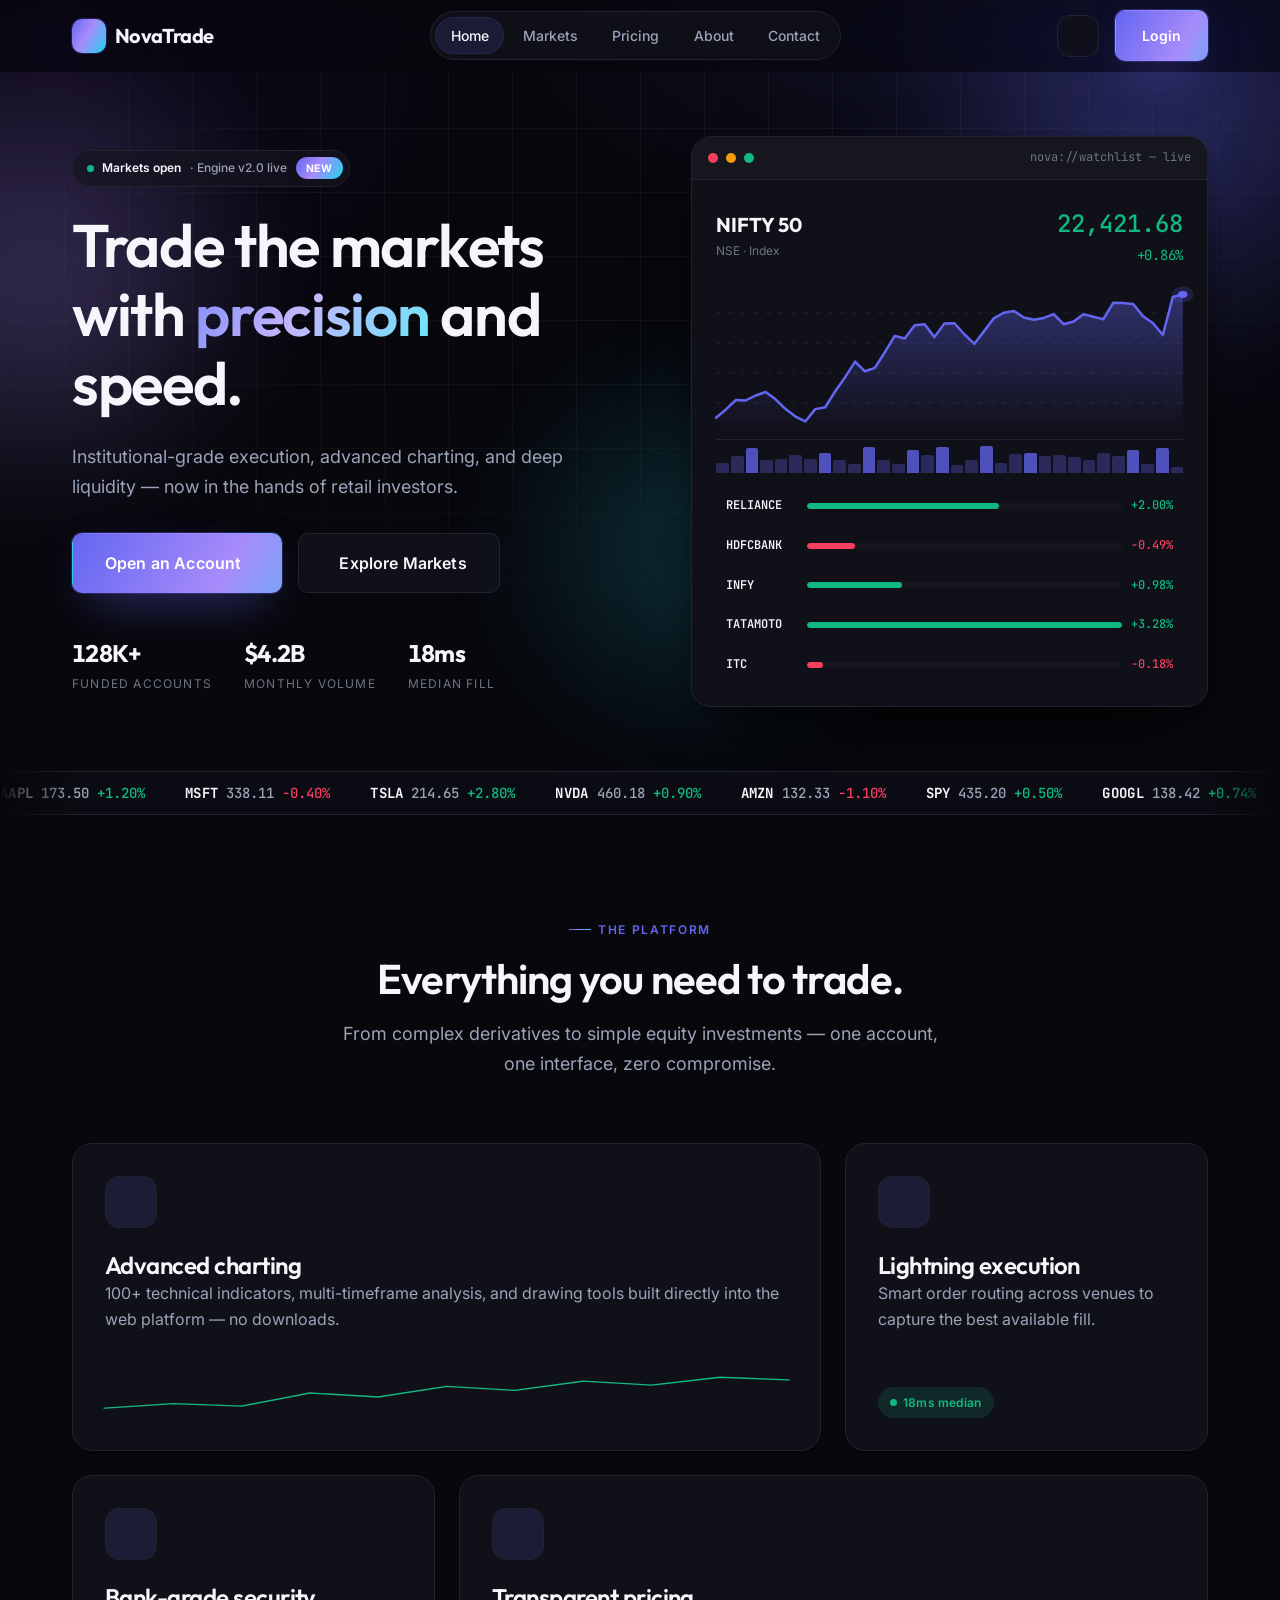
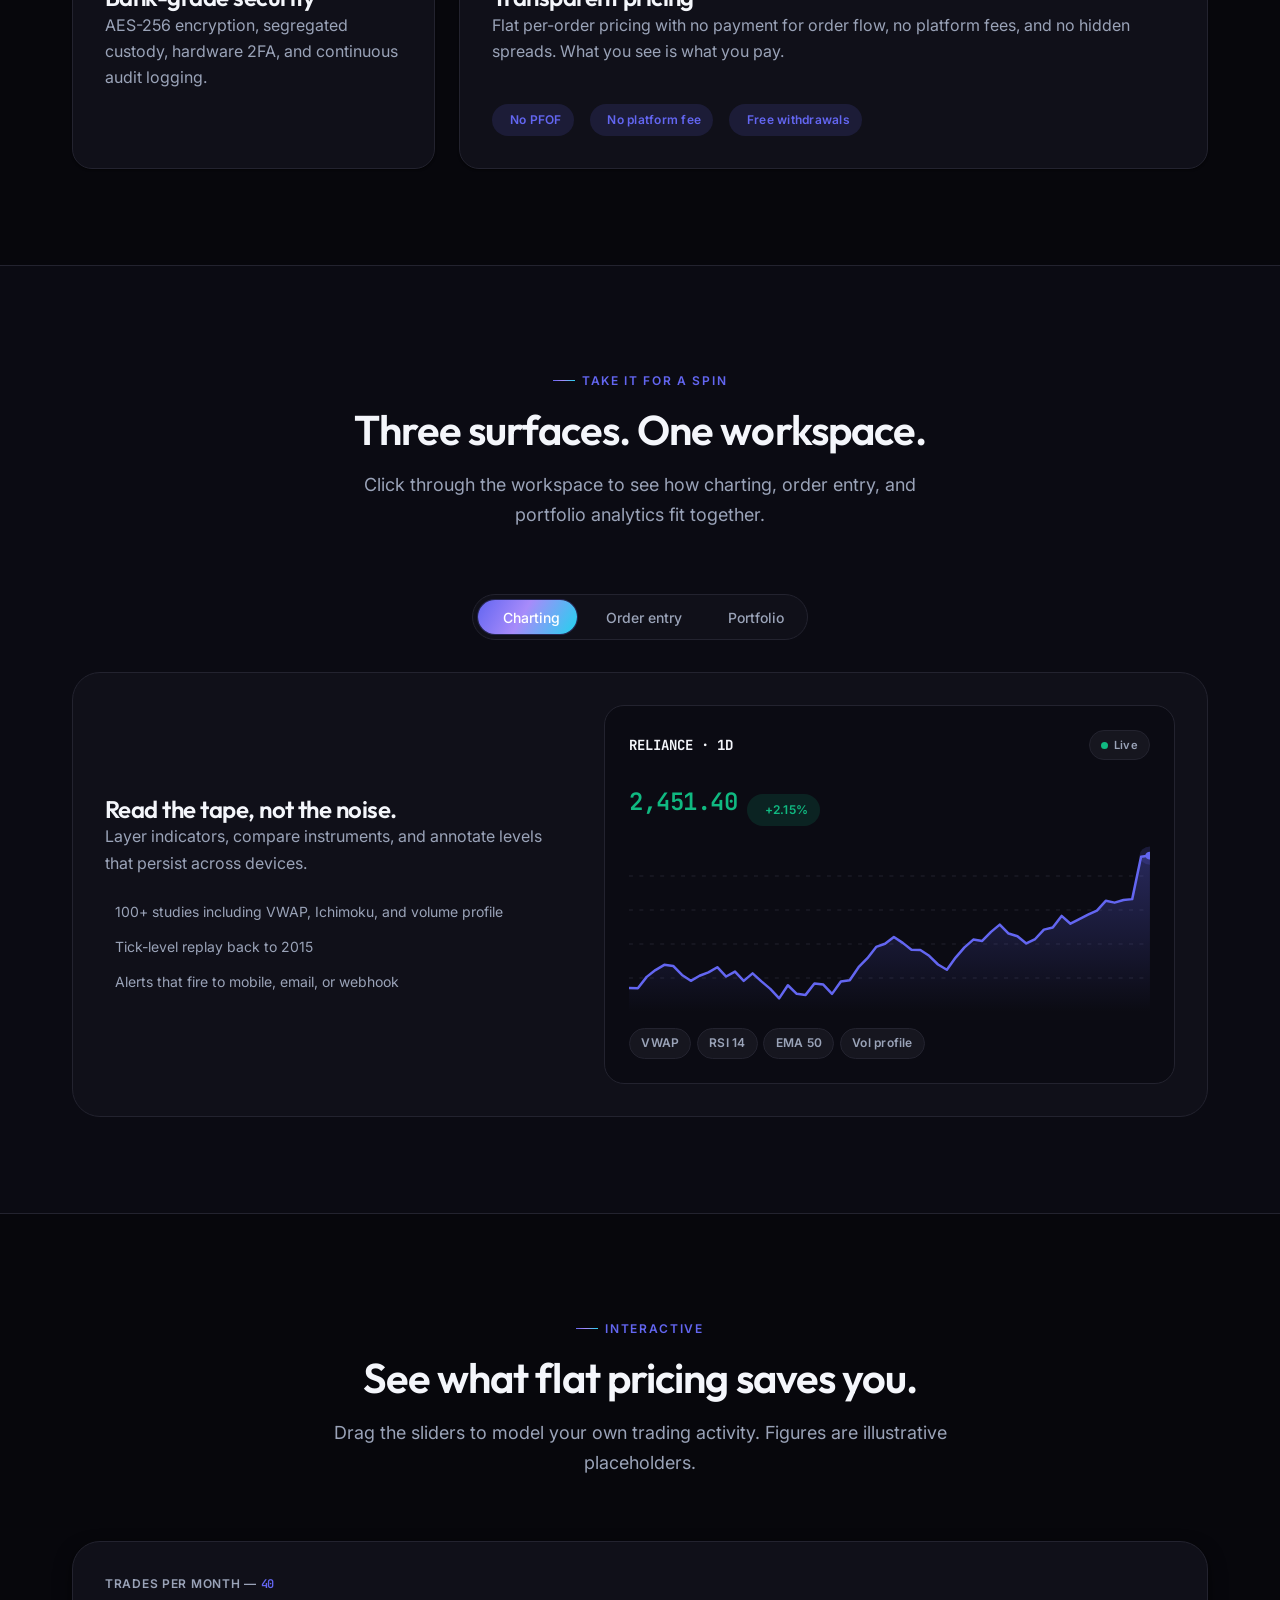
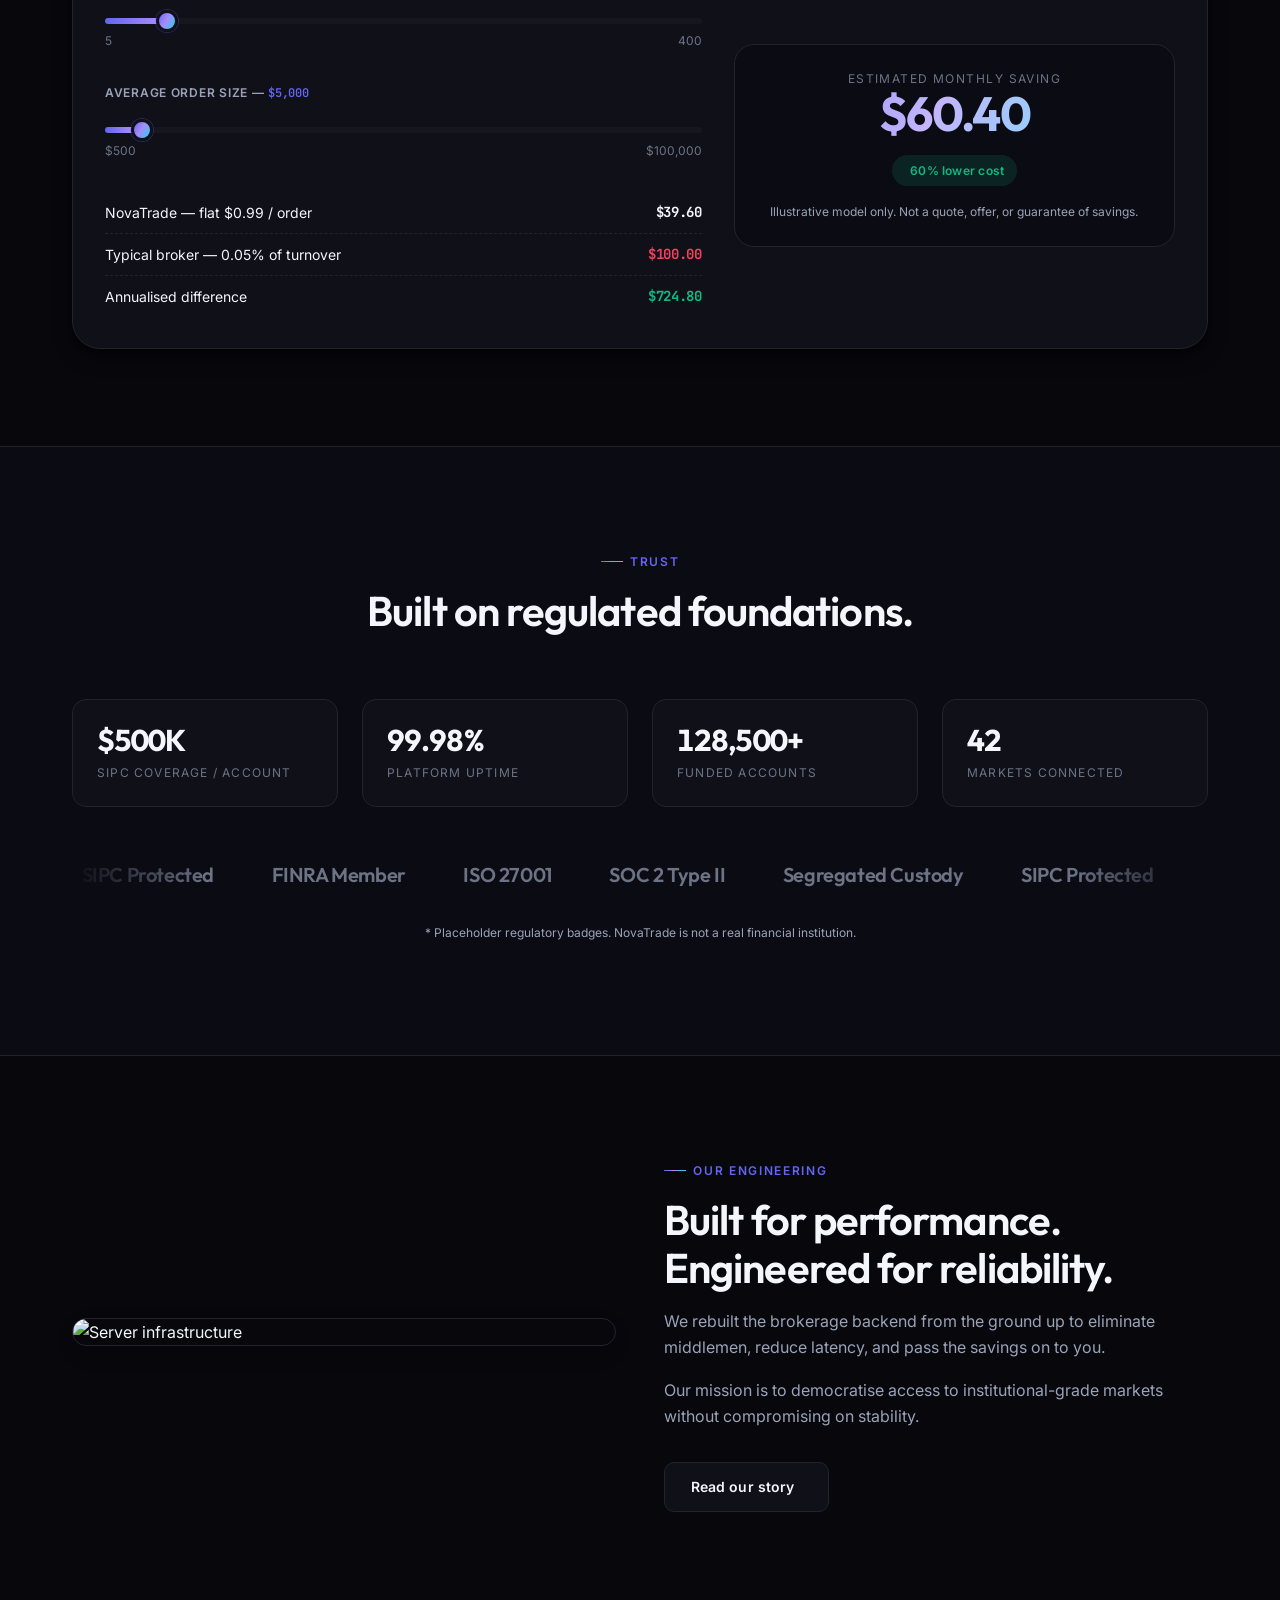
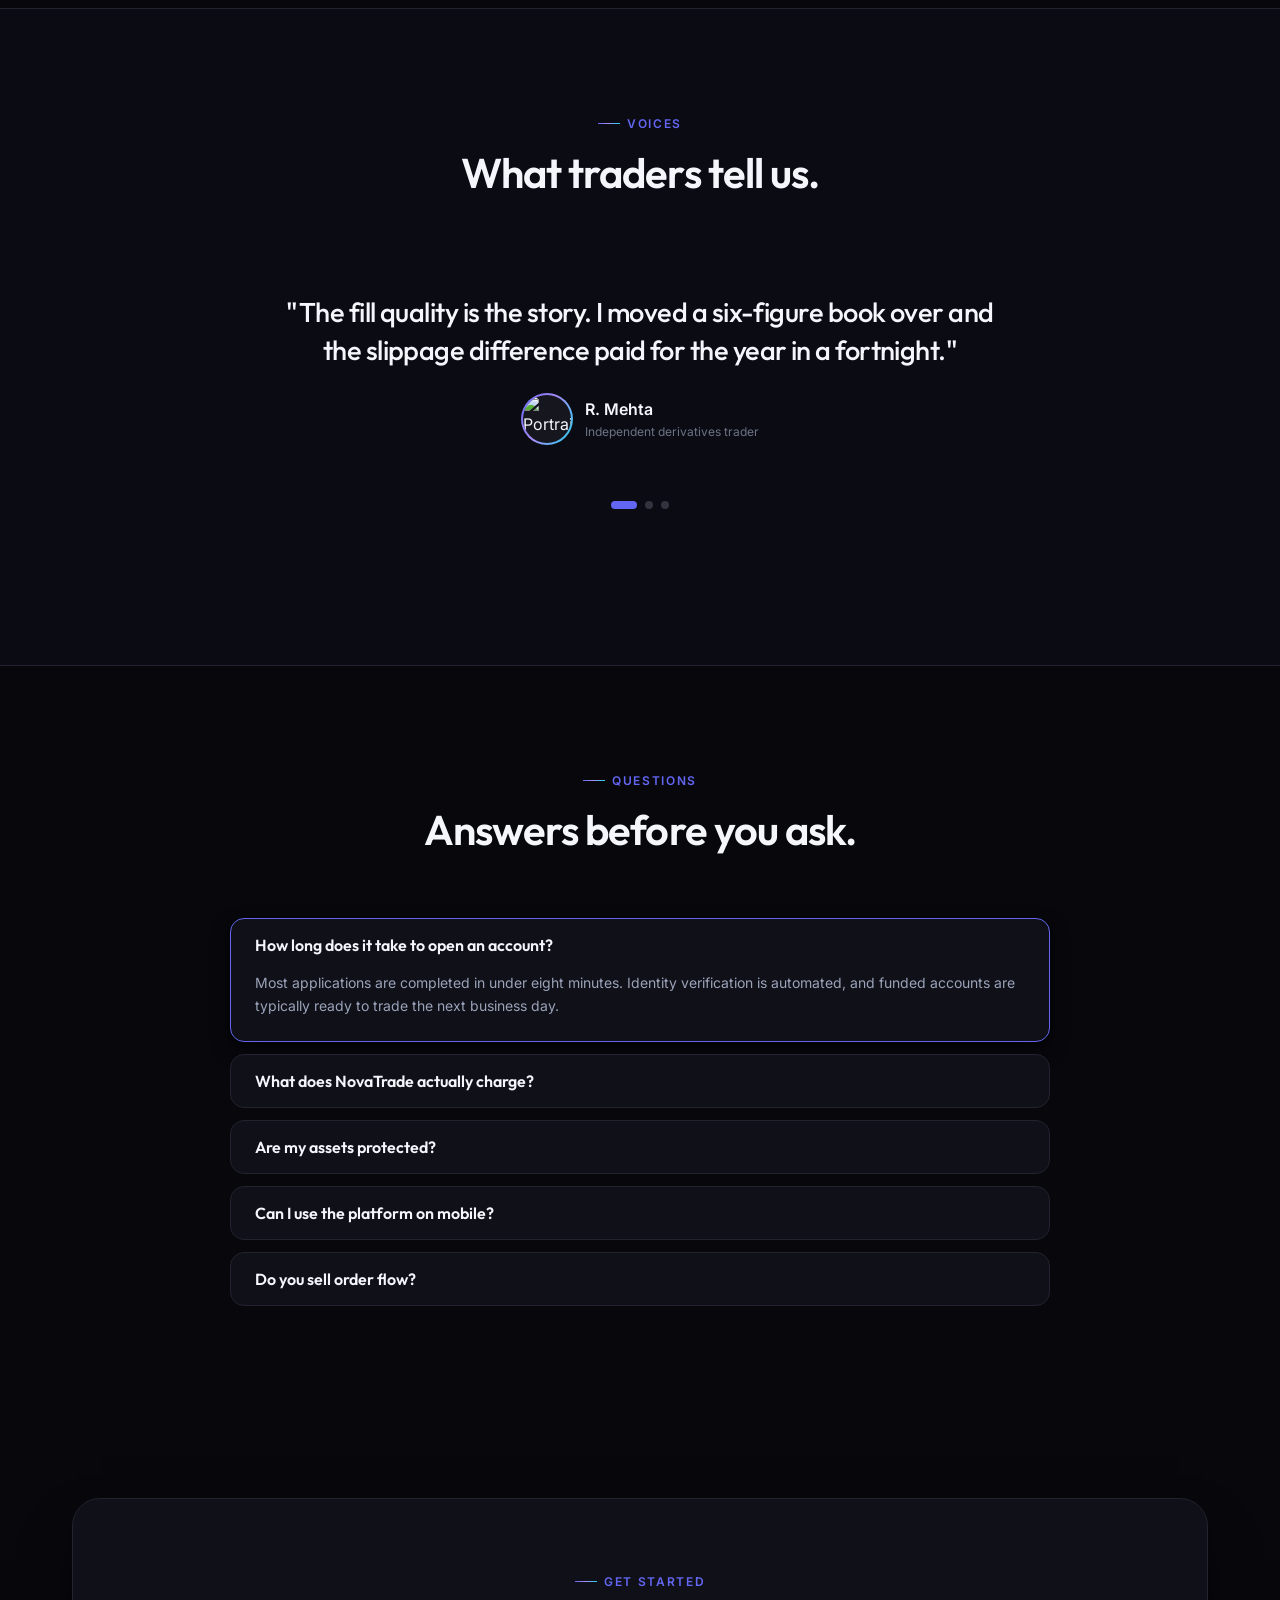
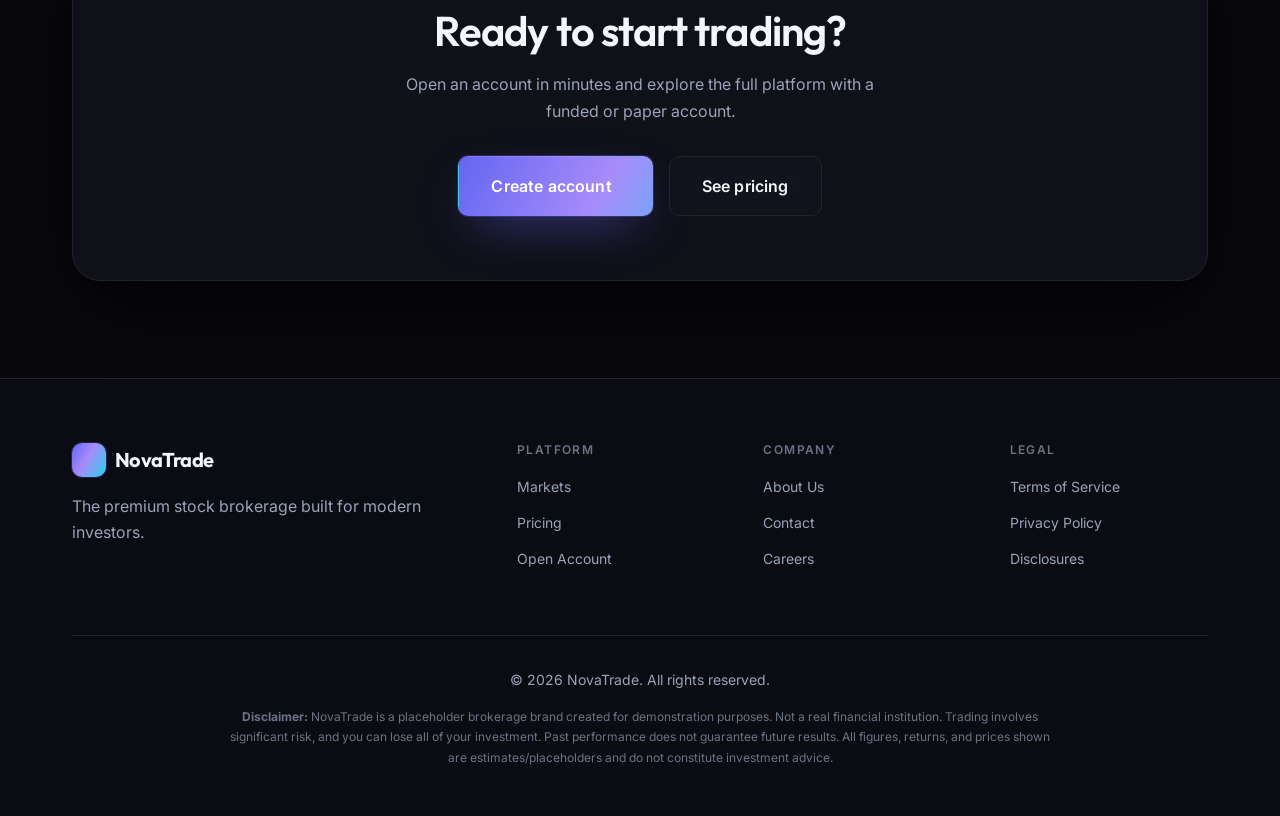
==== index.html @ 57e9b5ed "first commit" ====
<!DOCTYPE html>
<html lang="en" data-theme="dark">
<head>
    <meta charset="UTF-8">
    <meta name="viewport" content="width=device-width, initial-scale=1.0">
    <title>NovaTrade | Modern Stock Brokerage &amp; Trading Platform</title>
    <meta name="description" content="Trade equities, derivatives, and mutual funds with NovaTrade. The premium, secure, and intuitive brokerage platform for modern investors.">

    <!-- Phosphor Icons -->
    <script src="https://unpkg.com/@phosphor-icons/web"></script>

    <!-- Favicon -->
    <link rel="icon" type="image/svg+xml" href="./assets/images/favicon.svg">

    <!-- Styles -->
    <link rel="stylesheet" href="./assets/css/style.css">
    <link rel="stylesheet" href="./assets/css/components.css">

    <script type="application/ld+json">
    {
      "@context": "https://schema.org",
      "@type": "FinancialService",
      "name": "NovaTrade",
      "image": "https://images.unsplash.com/photo-1611974789855-9c2a0a7236a3?auto=format&fit=crop&q=80&w=1200",
      "description": "Premium stock brokerage and trading platform."
    }
    </script>

    <style>
        /* ---- Page-local: fee calculator ---- */
        .calc-shell {
            display: grid;
            grid-template-columns: 1.15fr 0.85fr;
            gap: var(--space-4);
            align-items: center;
            padding: var(--space-4);
            border-radius: var(--radius-xl);
            border: 1px solid var(--color-border);
            background: var(--color-surface);
            box-shadow: var(--shadow);
        }

        .slider {
            -webkit-appearance: none;
            appearance: none;
            width: 100%;
            height: 6px;
            border-radius: 99px;
            background: var(--color-surface-2);
            outline: none;
            margin: var(--space-2) 0 0.35rem;
        }
        .slider::-webkit-slider-thumb {
            -webkit-appearance: none;
            appearance: none;
            width: 22px;
            height: 22px;
            border-radius: 50%;
            background: var(--gradient-brand);
            border: 3px solid var(--color-surface);
            box-shadow: var(--glow-primary);
            cursor: grab;
            transition: transform 0.15s;
        }
        .slider::-webkit-slider-thumb:active { transform: scale(1.15); cursor: grabbing; }
        .slider::-moz-range-thumb {
            width: 20px;
            height: 20px;
            border-radius: 50%;
            background: #6366f1;
            border: 3px solid var(--color-surface);
            cursor: grab;
        }

        .calc-readout {
            text-align: center;
            padding: var(--space-3);
            border-radius: var(--radius-lg);
            background: var(--color-bg-alt);
            border: 1px solid var(--color-border);
        }
        .calc-readout .big {
            font-family: var(--font-heading);
            font-size: clamp(2.25rem, 5vw, 3rem);
            font-weight: 700;
            letter-spacing: -0.04em;
            line-height: 1.05;
        }

        .compare-row {
            display: flex;
            justify-content: space-between;
            align-items: center;
            font-size: var(--text-sm);
            padding: 0.55rem 0;
            border-bottom: 1px dashed var(--color-border);
        }
        .compare-row:last-child { border-bottom: none; }

        /* ---- Platform tab showcase ---- */
        .showcase {
            display: grid;
            grid-template-columns: 0.9fr 1.1fr;
            gap: var(--space-4);
            align-items: center;
            padding: var(--space-4);
            border-radius: var(--radius-xl);
            border: 1px solid var(--color-border);
            background: var(--color-surface);
        }
        .showcase-visual {
            border-radius: var(--radius-lg);
            border: 1px solid var(--color-border);
            background: var(--color-bg-alt);
            min-height: 300px;
            padding: var(--space-3);
            display: flex;
            flex-direction: column;
            justify-content: center;
            gap: var(--space-2);
        }
        .feature-list { list-style: none; display: flex; flex-direction: column; gap: 0.75rem; margin-top: var(--space-3); }
        .feature-list li { display: flex; gap: 0.6rem; align-items: flex-start; font-size: var(--text-sm); color: var(--color-text-muted); }
        .feature-list i { color: var(--color-accent); font-size: 1.05rem; flex-shrink: 0; margin-top: 2px; }

        .alloc-bar { display: flex; height: 14px; border-radius: 99px; overflow: hidden; border: 1px solid var(--color-border); }
        .alloc-bar i { display: block; height: 100%; transition: width 0.7s var(--ease-out); }
        .alloc-legend { display: flex; flex-wrap: wrap; gap: 0.75rem; margin-top: 0.75rem; font-size: var(--text-xs); color: var(--color-text-muted); }
        .alloc-legend span { display: inline-flex; align-items: center; gap: 0.35rem; }
        .alloc-legend b { width: 9px; height: 9px; border-radius: 3px; }

        .depth-row {
            position: relative;
            display: flex;
            justify-content: space-between;
            font-family: var(--font-mono);
            font-size: var(--text-xs);
            padding: 0.35rem 0.5rem;
            border-radius: 6px;
            background: var(--color-surface);
            margin-bottom: 3px;
            overflow: hidden;
        }
        .depth-row span { position: relative; z-index: 1; }
        /* Depth bar grows from the mid-price edge outward. */
        .depth-row .depth {
            position: absolute;
            top: 0; bottom: 0; right: 0;
            opacity: 0.16;
            transition: width 0.45s var(--ease-out);
        }
        .depth-row.ask .depth { background: var(--color-danger); }
        .depth-row.bid .depth { background: var(--color-accent); }
        .depth-mid {
            background: var(--color-primary-soft);
            border: 1px solid var(--color-border);
        }
        /* Quantity repaint flash when a level changes. */
        .depth-row .q.flash { animation: qFlash 0.6s ease-out; }
        @keyframes qFlash {
            0% { color: var(--color-primary); transform: translateX(-3px); }
            100% { color: inherit; transform: none; }
        }

        /* ---- Live showcase chrome ---- */
        .sv-head {
            display: flex;
            justify-content: space-between;
            align-items: center;
            gap: var(--space-2);
        }
        .sv-sym { font-family: var(--font-mono); font-size: var(--text-sm); }
        .live-badge { font-size: 0.7rem; }

        .sv-quote {
            display: flex;
            align-items: baseline;
            gap: 0.6rem;
            margin-top: 0.35rem;
            flex-wrap: wrap;
        }
        .sv-px {
            font-size: var(--text-2xl);
            font-weight: 600;
            letter-spacing: -0.02em;
            transition: color 0.45s ease;
        }
        .sv-px.up { color: var(--color-accent); }
        .sv-px.down { color: var(--color-danger); }

        .sv-foot {
            display: flex;
            justify-content: space-between;
            margin-top: 0.5rem;
            font-family: var(--font-mono);
            font-size: var(--text-xs);
            color: var(--color-text-muted);
        }

        .sv-holdings {
            display: flex;
            flex-direction: column;
            gap: 0.3rem;
            margin-top: var(--space-2);
        }
        .sv-hold {
            display: grid;
            grid-template-columns: 4.5rem 1fr auto;
            align-items: center;
            gap: 0.6rem;
            padding: 0.3rem 0.45rem;
            border-radius: 6px;
            font-size: var(--text-xs);
            transition: background 0.25s;
        }
        .sv-hold:hover { background: var(--color-surface); }
        .sv-hold .h-sym { font-family: var(--font-mono); font-weight: 600; }
        .sv-hold .h-bar { height: 5px; border-radius: 99px; background: var(--color-surface); overflow: hidden; }
        .sv-hold .h-bar i {
            display: block;
            height: 100%;
            border-radius: 99px;
            background: var(--gradient-brand);
            transition: width 0.6s var(--ease-out);
        }
        .sv-hold .h-chg { font-family: var(--font-mono); font-weight: 500; }

        @media (max-width: 900px) {
            .calc-shell, .showcase { grid-template-columns: 1fr; }
        }
    </style>
</head>
<body>

    <div class="drawer-overlay"></div>

    <nav class="nav-drawer">
        <button class="drawer-close" aria-label="Close menu"><i class="ph ph-x"></i></button>
        <ul class="drawer-links">
            <li><a href="index.html" class="active">Home</a></li>
            <li><a href="markets.html">Markets</a></li>
            <li><a href="pricing.html">Pricing</a></li>
            <li><a href="about.html">About</a></li>
            <li><a href="contact.html">Contact</a></li>
        </ul>
        <div class="drawer-actions">
            <button class="theme-toggle" aria-label="Toggle Dark Mode"><i class="ph ph-sun"></i></button>
            <a href="login.html" class="btn btn-primary">Login</a>
        </div>
    </nav>

    <header class="navbar">
        <div class="container">
            <a href="index.html" class="nav-brand">
                <i class="ph-fill ph-chart-line-up"></i>
                NovaTrade
            </a>

            <ul class="nav-links">
                <li><a href="index.html" class="active">Home</a></li>
                <li><a href="markets.html">Markets</a></li>
                <li><a href="pricing.html">Pricing</a></li>
                <li><a href="about.html">About</a></li>
                <li><a href="contact.html">Contact</a></li>
            </ul>

            <div class="nav-actions">
                <button class="theme-toggle" aria-label="Toggle Dark Mode"><i class="ph ph-sun"></i></button>
                <a href="login.html" class="btn btn-primary btn-desktop-login">Login</a>
                <button class="hamburger" aria-label="Open menu"><i class="ph ph-list"></i></button>
            </div>
        </div>
    </header>

    <main>
        <!-- ============ HERO ============ -->
        <section class="hero">
            <div class="hero-aurora" aria-hidden="true"><span></span><span></span><span></span></div>
            <div class="hero-grid-bg" aria-hidden="true"></div>

            <div class="container">
                <div class="hero-layout">
                    <div class="hero-copy">
                        <div class="hero-pill animate-fade-up">
                            <span class="pulse-dot"></span>
                            <b>Markets open</b> · Engine v2.0 live
                            <span class="chip">NEW</span>
                        </div>

                        <h1 class="animate-fade-up delay-100">
                            Trade the markets with <span class="gradient-text">precision</span> and speed.
                        </h1>

                        <p class="animate-fade-up delay-200">
                            Institutional-grade execution, advanced charting, and deep liquidity —
                            now in the hands of retail investors.
                        </p>

                        <div class="hero-buttons animate-fade-up delay-300">
                            <a href="register.html" class="btn btn-primary btn-lg" data-magnetic>
                                Open an Account <i class="ph-bold ph-arrow-right"></i>
                            </a>
                            <a href="markets.html" class="btn btn-outline btn-lg">
                                <i class="ph ph-compass"></i> Explore Markets
                            </a>
                        </div>

                        <div class="hero-trust animate-fade-up delay-400">
                            <div class="hero-trust-item">
                                <span class="value num"><span class="counter" data-target="128" data-decimals="0"></span>K+</span>
                                <span class="label">Funded accounts</span>
                            </div>
                            <div class="hero-trust-item">
                                <span class="value num">$<span class="counter" data-target="4.2" data-decimals="1"></span>B</span>
                                <span class="label">Monthly volume</span>
                            </div>
                            <div class="hero-trust-item">
                                <span class="value num"><span class="counter" data-target="18" data-decimals="0"></span>ms</span>
                                <span class="label">Median fill</span>
                            </div>
                        </div>
                    </div>

                    <!-- Live terminal mock -->
                    <div class="hero-terminal" data-spotlight>
                        <div class="terminal-bar">
                            <span class="terminal-dot" style="background:#f43f5e"></span>
                            <span class="terminal-dot" style="background:#f59e0b"></span>
                            <span class="terminal-dot" style="background:#10b981"></span>
                            <span class="terminal-title">nova://watchlist — live</span>
                        </div>
                        <div class="terminal-body">
                            <div class="terminal-quote">
                                <div>
                                    <div class="sym">NIFTY 50</div>
                                    <div style="font-size:var(--text-xs);color:var(--color-text-faint)">NSE · Index</div>
                                </div>
                                <div style="text-align:right">
                                    <div class="px" id="heroPx">22,418.75</div>
                                    <div class="text-success num" id="heroChg" style="font-size:var(--text-sm)">+0.84%</div>
                                </div>
                            </div>

                            <div class="hero-chart">
                                <svg id="heroSpark" viewBox="0 0 300 130" preserveAspectRatio="none" aria-hidden="true">
                                    <defs>
                                        <linearGradient id="sparkFill" x1="0" y1="0" x2="0" y2="1">
                                            <stop offset="0%" stop-color="var(--color-primary)" stop-opacity="0.38"></stop>
                                            <stop offset="100%" stop-color="var(--color-primary)" stop-opacity="0"></stop>
                                        </linearGradient>
                                    </defs>
                                    <g id="heroGrid" stroke="var(--color-border)" stroke-width="1" stroke-dasharray="3 5">
                                        <line x1="0" y1="26" x2="300" y2="26"></line>
                                        <line x1="0" y1="52" x2="300" y2="52"></line>
                                        <line x1="0" y1="78" x2="300" y2="78"></line>
                                        <line x1="0" y1="104" x2="300" y2="104"></line>
                                    </g>
                                    <path id="heroSparkFill" fill="url(#sparkFill)"></path>
                                    <path id="heroSparkLine" fill="none" stroke="var(--color-primary)" stroke-width="2.5"
                                          stroke-linejoin="round" stroke-linecap="round"
                                          vector-effect="non-scaling-stroke"></path>
                                    <circle id="heroSparkHalo" r="7" fill="var(--color-primary)" opacity="0.18"></circle>
                                    <circle id="heroSparkDot" r="3" fill="var(--color-primary)"></circle>
                                </svg>
                            </div>

                            <div class="hero-volume" id="heroVolume" aria-hidden="true"></div>

                            <div class="terminal-rows" id="heroRows"></div>
                        </div>
                    </div>
                </div>
            </div>
        </section>

        <!-- ============ LIVE TICKER ============ -->
        <div class="hero-ticker" aria-label="Live market ticker (hover to pause)">
            <div class="ticker-track" id="tickerTrack"></div>
        </div>

        <!-- ============ FEATURES (BENTO) ============ -->
        <section class="container">
            <div class="section-header reveal">
                <div class="eyebrow">The platform</div>
                <h2>Everything you need to trade.</h2>
                <p>From complex derivatives to simple equity investments — one account, one interface, zero compromise.</p>
            </div>

            <div class="bento">
                <div class="card span-2 reveal" data-tilt>
                    <i class="ph ph-chart-polar card-icon"></i>
                    <h3>Advanced charting</h3>
                    <p>100+ technical indicators, multi-timeframe analysis, and drawing tools built directly into the web platform — no downloads.</p>
                    <div class="mini-spark">
                        <svg viewBox="0 0 400 70" preserveAspectRatio="none" aria-hidden="true">
                            <path class="spark-path" d="M0,55 L40,48 L80,52 L120,32 L160,38 L200,22 L240,28 L280,14 L320,20 L360,8 L400,12"
                                  fill="none" stroke="var(--color-accent)" stroke-width="2" stroke-linecap="round"></path>
                        </svg>
                    </div>
                </div>

                <div class="card reveal" data-reveal-delay="80" data-tilt>
                    <i class="ph ph-lightning card-icon"></i>
                    <h3>Lightning execution</h3>
                    <p>Smart order routing across venues to capture the best available fill.</p>
                    <div style="margin-top:auto;padding-top:var(--space-3)">
                        <div class="badge badge-success"><span class="pulse-dot"></span> 18ms median</div>
                    </div>
                </div>

                <div class="card reveal" data-reveal-delay="120" data-tilt>
                    <i class="ph ph-shield-check card-icon"></i>
                    <h3>Bank-grade security</h3>
                    <p>AES-256 encryption, segregated custody, hardware 2FA, and continuous audit logging.</p>
                </div>

                <div class="card span-2 reveal" data-reveal-delay="160" data-tilt>
                    <i class="ph ph-currency-circle-dollar card-icon"></i>
                    <h3>Transparent pricing</h3>
                    <p>Flat per-order pricing with no payment for order flow, no platform fees, and no hidden spreads. What you see is what you pay.</p>
                    <div style="display:flex;gap:var(--space-2);flex-wrap:wrap;margin-top:auto;padding-top:var(--space-3)">
                        <span class="badge badge-primary"><i class="ph-bold ph-check"></i> No PFOF</span>
                        <span class="badge badge-primary"><i class="ph-bold ph-check"></i> No platform fee</span>
                        <span class="badge badge-primary"><i class="ph-bold ph-check"></i> Free withdrawals</span>
                    </div>
                </div>
            </div>
        </section>

        <!-- ============ INTERACTIVE SHOWCASE (TABS) ============ -->
        <section style="background: var(--color-bg-alt); border-block: 1px solid var(--color-border);">
            <div class="container">
                <div class="section-header reveal">
                    <div class="eyebrow">Take it for a spin</div>
                    <h2>Three surfaces. One workspace.</h2>
                    <p>Click through the workspace to see how charting, order entry, and portfolio analytics fit together.</p>
                </div>

                <div data-tabs class="reveal">
                    <div style="display:flex;justify-content:center;margin-bottom:var(--space-4)">
                        <div class="tab-bar" role="tablist">
                            <button class="tab-btn active" data-tab="chart" role="tab" aria-selected="true">
                                <i class="ph ph-chart-line"></i> Charting
                            </button>
                            <button class="tab-btn" data-tab="order" role="tab" aria-selected="false">
                                <i class="ph ph-list-checks"></i> Order entry
                            </button>
                            <button class="tab-btn" data-tab="folio" role="tab" aria-selected="false">
                                <i class="ph ph-chart-pie-slice"></i> Portfolio
                            </button>
                        </div>
                    </div>

                    <!-- Charting -->
                    <div class="tab-panel active" data-panel="chart">
                        <div class="showcase">
                            <div>
                                <h3>Read the tape, not the noise.</h3>
                                <p>Layer indicators, compare instruments, and annotate levels that persist across devices.</p>
                                <ul class="feature-list">
                                    <li><i class="ph-fill ph-check-circle"></i> 100+ studies including VWAP, Ichimoku, and volume profile</li>
                                    <li><i class="ph-fill ph-check-circle"></i> Tick-level replay back to 2015</li>
                                    <li><i class="ph-fill ph-check-circle"></i> Alerts that fire to mobile, email, or webhook</li>
                                </ul>
                            </div>
                            <div class="showcase-visual">
                                <div class="sv-head">
                                    <strong class="sv-sym">RELIANCE · 1D</strong>
                                    <span class="badge live-badge"><span class="pulse-dot"></span> Live</span>
                                </div>

                                <div class="sv-quote">
                                    <span class="sv-px num" id="svPx">2,450.95</span>
                                    <span class="badge badge-success" id="svChg">
                                        <i class="ph-bold ph-trend-up"></i> +2.14%
                                    </span>
                                </div>

                                <svg id="svChart" viewBox="0 0 400 150" preserveAspectRatio="none"
                                     style="width:100%;height:170px" aria-hidden="true">
                                    <defs>
                                        <linearGradient id="showFill" x1="0" y1="0" x2="0" y2="1">
                                            <stop offset="0%" stop-color="var(--color-primary)" stop-opacity="0.32"></stop>
                                            <stop offset="100%" stop-color="var(--color-primary)" stop-opacity="0"></stop>
                                        </linearGradient>
                                    </defs>
                                    <g stroke="var(--color-border)" stroke-width="1" stroke-dasharray="3 5">
                                        <line x1="0" y1="30" x2="400" y2="30"></line>
                                        <line x1="0" y1="60" x2="400" y2="60"></line>
                                        <line x1="0" y1="90" x2="400" y2="90"></line>
                                        <line x1="0" y1="120" x2="400" y2="120"></line>
                                    </g>
                                    <path id="svFill" fill="url(#showFill)"></path>
                                    <path id="svLine" fill="none" stroke="var(--color-primary)" stroke-width="2.5"
                                          stroke-linejoin="round" stroke-linecap="round"
                                          vector-effect="non-scaling-stroke"></path>
                                    <circle id="svHalo" r="8" fill="var(--color-primary)" opacity="0.18"></circle>
                                    <circle id="svDot" r="3.5" fill="var(--color-primary)"></circle>
                                </svg>

                                <div style="display:flex;gap:0.35rem;flex-wrap:wrap">
                                    <span class="badge">VWAP</span>
                                    <span class="badge">RSI 14</span>
                                    <span class="badge">EMA 50</span>
                                    <span class="badge">Vol profile</span>
                                </div>
                            </div>
                        </div>
                    </div>

                    <!-- Order entry -->
                    <div class="tab-panel" data-panel="order" hidden>
                        <div class="showcase">
                            <div>
                                <h3>Order entry that keeps up with you.</h3>
                                <p>Bracket orders, trailing stops, and basket execution — all keyboard-driven.</p>
                                <ul class="feature-list">
                                    <li><i class="ph-fill ph-check-circle"></i> Market, limit, stop, and bracket in one ticket</li>
                                    <li><i class="ph-fill ph-check-circle"></i> Pre-trade margin and impact preview</li>
                                    <li><i class="ph-fill ph-check-circle"></i> Full keyboard shortcuts — never touch the mouse</li>
                                </ul>
                            </div>
                            <div class="showcase-visual">
                                <div class="sv-head" style="margin-bottom:0.35rem">
                                    <strong class="sv-sym">Depth of market</strong>
                                    <span class="badge live-badge"><span class="pulse-dot"></span> Live</span>
                                </div>
                                <div id="svAsks"></div>
                                <div class="depth-row depth-mid">
                                    <span class="num" id="svMid" style="font-weight:700">2,450.95</span>
                                    <span class="num" id="svSpread">spread 0.25</span>
                                </div>
                                <div id="svBids"></div>
                                <div class="sv-foot">
                                    <span>Last <span class="num" id="svLast">2,450.95</span></span>
                                    <span id="svImb">52% bid</span>
                                </div>
                            </div>
                        </div>
                    </div>

                    <!-- Portfolio -->
                    <div class="tab-panel" data-panel="folio" hidden>
                        <div class="showcase">
                            <div>
                                <h3>Know exactly what you own.</h3>
                                <p>Live P&amp;L, exposure by sector, and realised-gain reporting ready for tax season.</p>
                                <ul class="feature-list">
                                    <li><i class="ph-fill ph-check-circle"></i> Real-time unrealised and realised P&amp;L</li>
                                    <li><i class="ph-fill ph-check-circle"></i> Sector, asset-class, and currency exposure</li>
                                    <li><i class="ph-fill ph-check-circle"></i> One-click statements and capital-gains export</li>
                                </ul>
                            </div>
                            <div class="showcase-visual">
                                <div class="sv-head">
                                    <span style="font-size:var(--text-sm);color:var(--color-text-muted)">Portfolio value</span>
                                    <span class="badge live-badge"><span class="pulse-dot"></span> Live</span>
                                </div>
                                <div class="sv-quote">
                                    <strong class="sv-px num" id="svFolio">$184,920</strong>
                                </div>

                                <div class="alloc-bar" style="margin-top:var(--space-2)" id="svAlloc">
                                    <i style="width:42%;background:#6366f1"></i>
                                    <i style="width:24%;background:#a78bfa"></i>
                                    <i style="width:18%;background:#22d3ee"></i>
                                    <i style="width:16%;background:#10b981"></i>
                                </div>
                                <div class="alloc-legend" id="svLegend">
                                    <span><b style="background:#6366f1"></b> Equity <span class="num">42%</span></span>
                                    <span><b style="background:#a78bfa"></b> ETFs <span class="num">24%</span></span>
                                    <span><b style="background:#22d3ee"></b> Derivatives <span class="num">18%</span></span>
                                    <span><b style="background:#10b981"></b> Cash <span class="num">16%</span></span>
                                </div>

                                <div class="sv-holdings" id="svHoldings"></div>

                                <div class="sv-foot" style="border-top:1px solid var(--color-border);padding-top:0.5rem">
                                    <span class="text-muted">Today's P&amp;L</span>
                                    <span class="num" id="svPnl">+$1,284.30 (+0.70%)</span>
                                </div>
                            </div>
                        </div>
                    </div>
                </div>
            </div>
        </section>

        <!-- ============ FEE CALCULATOR ============ -->
        <section class="container">
            <div class="section-header reveal">
                <div class="eyebrow">Interactive</div>
                <h2>See what flat pricing saves you.</h2>
                <p>Drag the sliders to model your own trading activity. Figures are illustrative placeholders.</p>
            </div>

            <div class="calc-shell reveal">
                <div>
                    <div class="form-group" style="margin-bottom:var(--space-4)">
                        <label class="form-label" for="calcTrades">
                            Trades per month — <span class="num" id="calcTradesOut" style="color:var(--color-primary)">40</span>
                        </label>
                        <input type="range" class="slider" id="calcTrades" min="5" max="400" step="5" value="40">
                        <div style="display:flex;justify-content:space-between;font-size:var(--text-xs);color:var(--color-text-faint)">
                            <span>5</span><span>400</span>
                        </div>
                    </div>

                    <div class="form-group" style="margin-bottom:var(--space-4)">
                        <label class="form-label" for="calcSize">
                            Average order size — <span class="num" id="calcSizeOut" style="color:var(--color-primary)">$5,000</span>
                        </label>
                        <input type="range" class="slider" id="calcSize" min="500" max="100000" step="500" value="5000">
                        <div style="display:flex;justify-content:space-between;font-size:var(--text-xs);color:var(--color-text-faint)">
                            <span>$500</span><span>$100,000</span>
                        </div>
                    </div>

                    <div class="compare-row">
                        <span>NovaTrade — flat $0.99 / order</span>
                        <strong class="num" id="calcNova">$39.60</strong>
                    </div>
                    <div class="compare-row">
                        <span>Typical broker — 0.05% of turnover</span>
                        <strong class="num text-danger" id="calcOther">$100.00</strong>
                    </div>
                    <div class="compare-row">
                        <span>Annualised difference</span>
                        <strong class="num text-success" id="calcYear">$724.80</strong>
                    </div>
                </div>

                <div class="calc-readout">
                    <div style="font-size:var(--text-xs);text-transform:uppercase;letter-spacing:0.12em;color:var(--color-text-faint)">
                        Estimated monthly saving
                    </div>
                    <div class="big gradient-text" id="calcSave">$60.40</div>
                    <div class="badge badge-success" style="margin-top:var(--space-2)">
                        <i class="ph-bold ph-trend-down"></i> <span id="calcPct">60% lower cost</span>
                    </div>
                    <p style="font-size:var(--text-xs);margin:var(--space-2) 0 0">
                        Illustrative model only. Not a quote, offer, or guarantee of savings.
                    </p>
                </div>
            </div>
        </section>

        <!-- ============ TRUST / STATS ============ -->
        <section style="background: var(--color-bg-alt); border-block: 1px solid var(--color-border);">
            <div class="container">
                <div class="section-header reveal">
                    <div class="eyebrow">Trust</div>
                    <h2>Built on regulated foundations.</h2>
                </div>

                <div class="stat-strip reveal" style="margin-bottom:var(--space-6)">
                    <div class="stat-tile">
                        <div class="k num">$<span class="counter" data-target="500" data-decimals="0"></span>K</div>
                        <div class="l">SIPC coverage / account</div>
                    </div>
                    <div class="stat-tile">
                        <div class="k num"><span class="counter" data-target="99.98" data-decimals="2"></span>%</div>
                        <div class="l">Platform uptime</div>
                    </div>
                    <div class="stat-tile">
                        <div class="k num"><span class="counter" data-target="128500" data-decimals="0"></span>+</div>
                        <div class="l">Funded accounts</div>
                    </div>
                    <div class="stat-tile">
                        <div class="k num"><span class="counter" data-target="42" data-decimals="0"></span></div>
                        <div class="l">Markets connected</div>
                    </div>
                </div>

                <div class="logo-marquee reveal">
                    <div class="logo-track">
                        <span class="logo-chip"><i class="ph ph-shield-check"></i> SIPC Protected</span>
                        <span class="logo-chip"><i class="ph ph-scales"></i> FINRA Member</span>
                        <span class="logo-chip"><i class="ph ph-lock-key"></i> ISO 27001</span>
                        <span class="logo-chip"><i class="ph ph-certificate"></i> SOC 2 Type II</span>
                        <span class="logo-chip"><i class="ph ph-bank"></i> Segregated Custody</span>
                        <span class="logo-chip"><i class="ph ph-shield-check"></i> SIPC Protected</span>
                        <span class="logo-chip"><i class="ph ph-scales"></i> FINRA Member</span>
                        <span class="logo-chip"><i class="ph ph-lock-key"></i> ISO 27001</span>
                        <span class="logo-chip"><i class="ph ph-certificate"></i> SOC 2 Type II</span>
                        <span class="logo-chip"><i class="ph ph-bank"></i> Segregated Custody</span>
                    </div>
                </div>

                <p class="reveal" style="text-align:center;font-size:var(--text-xs);margin-top:var(--space-4)">
                    * Placeholder regulatory badges. NovaTrade is not a real financial institution.
                </p>
            </div>
        </section>

        <!-- ============ STORY ============ -->
        <section class="container">
            <div style="display:grid;grid-template-columns:repeat(auto-fit,minmax(300px,1fr));gap:var(--space-6);align-items:center">
                <div class="reveal">
                    <img src="https://images.unsplash.com/photo-1590283603385-17ffb3a7f29f?auto=format&fit=crop&q=80&w=800"
                         alt="Server infrastructure"
                         style="border-radius:var(--radius-lg);border:1px solid var(--color-border);box-shadow:var(--shadow-lg)">
                </div>
                <div class="reveal" data-reveal-delay="100">
                    <div class="eyebrow">Our engineering</div>
                    <h2>Built for performance.<br>Engineered for reliability.</h2>
                    <p class="mt-2">We rebuilt the brokerage backend from the ground up to eliminate middlemen, reduce latency, and pass the savings on to you.</p>
                    <p>Our mission is to democratise access to institutional-grade markets without compromising on stability.</p>
                    <a href="about.html" class="btn btn-outline" style="margin-top:var(--space-2)">
                        Read our story <i class="ph-bold ph-arrow-right"></i>
                    </a>
                </div>
            </div>
        </section>

        <!-- ============ TESTIMONIALS ============ -->
        <section style="background: var(--color-bg-alt); border-block: 1px solid var(--color-border);">
            <div class="container">
                <div class="section-header reveal">
                    <div class="eyebrow">Voices</div>
                    <h2>What traders tell us.</h2>
                </div>

                <div class="quote-deck reveal" id="quoteDeck">
                    <div class="quote-slide active">
                        <blockquote>"The fill quality is the story. I moved a six-figure book over and the slippage difference paid for the year in a fortnight."</blockquote>
                        <div class="quote-meta">
                            <div class="quote-avatar"><img src="https://images.unsplash.com/photo-1472099645785-5658abf4ff4e?auto=format&fit=crop&crop=faces&q=80&w=140&h=140" alt="Portrait of R. Mehta" width="52" height="52" loading="lazy"></div>
                            <div style="text-align:left">
                                <div style="font-weight:600">R. Mehta</div>
                                <div style="font-size:var(--text-xs);color:var(--color-text-faint)">Independent derivatives trader</div>
                            </div>
                        </div>
                    </div>
                    <div class="quote-slide">
                        <blockquote>"Charting that doesn't fight me, and an order ticket I can drive entirely from the keyboard. That's the whole pitch, and it delivers."</blockquote>
                        <div class="quote-meta">
                            <div class="quote-avatar"><img src="https://images.unsplash.com/photo-1494790108377-be9c29b29330?auto=format&fit=crop&crop=faces&q=80&w=140&h=140" alt="Portrait of A. Kaur" width="52" height="52" loading="lazy"></div>
                            <div style="text-align:left">
                                <div style="font-weight:600">A. Kaur</div>
                                <div style="font-size:var(--text-xs);color:var(--color-text-faint)">Swing trader, 9 years</div>
                            </div>
                        </div>
                    </div>
                    <div class="quote-slide">
                        <blockquote>"Flat pricing removed the mental tax of sizing around commissions. I trade my plan now instead of trading the fee schedule."</blockquote>
                        <div class="quote-meta">
                            <div class="quote-avatar"><img src="https://images.unsplash.com/photo-1500648767791-00dcc994a43e?auto=format&fit=crop&crop=faces&q=80&w=140&h=140" alt="Portrait of D. Silva" width="52" height="52" loading="lazy"></div>
                            <div style="text-align:left">
                                <div style="font-weight:600">D. Silva</div>
                                <div style="font-size:var(--text-xs);color:var(--color-text-faint)">Long-term equity investor</div>
                            </div>
                        </div>
                    </div>

                    <div class="quote-dots" id="quoteDots"></div>
                </div>

                <p class="reveal" style="text-align:center;font-size:var(--text-xs);margin-top:var(--space-3)">
                    * Illustrative testimonials from fictional users, shown for demonstration purposes.
                </p>
            </div>
        </section>

        <!-- ============ FAQ ============ -->
        <section class="container">
            <div class="section-header reveal">
                <div class="eyebrow">Questions</div>
                <h2>Answers before you ask.</h2>
            </div>

            <div class="accordion reveal" data-accordion>
                <div class="accordion-item open">
                    <button class="accordion-trigger" aria-expanded="true">
                        How long does it take to open an account?
                        <i class="ph-bold ph-plus"></i>
                    </button>
                    <div class="accordion-body">
                        <p>Most applications are completed in under eight minutes. Identity verification is automated, and funded accounts are typically ready to trade the next business day.</p>
                    </div>
                </div>

                <div class="accordion-item">
                    <button class="accordion-trigger" aria-expanded="false">
                        What does NovaTrade actually charge?
                        <i class="ph-bold ph-plus"></i>
                    </button>
                    <div class="accordion-body">
                        <p>A flat fee per executed order, with no platform fee, no inactivity fee, and no charge for withdrawals. Regulatory and exchange pass-through charges are shown separately on every contract note.</p>
                    </div>
                </div>

                <div class="accordion-item">
                    <button class="accordion-trigger" aria-expanded="false">
                        Are my assets protected?
                        <i class="ph-bold ph-plus"></i>
                    </button>
                    <div class="accordion-body">
                        <p>Client securities are held in segregated custody, separate from company funds. Accounts carry placeholder SIPC-style coverage of up to $500,000 in this demonstration.</p>
                    </div>
                </div>

                <div class="accordion-item">
                    <button class="accordion-trigger" aria-expanded="false">
                        Can I use the platform on mobile?
                        <i class="ph-bold ph-plus"></i>
                    </button>
                    <div class="accordion-body">
                        <p>Yes. The web platform is fully responsive, and watchlists, alerts, and chart annotations sync across every device you sign in from.</p>
                    </div>
                </div>

                <div class="accordion-item">
                    <button class="accordion-trigger" aria-expanded="false">
                        Do you sell order flow?
                        <i class="ph-bold ph-plus"></i>
                    </button>
                    <div class="accordion-body">
                        <p>No. Orders are routed to the venue offering the best available execution, and routing statistics are published monthly.</p>
                    </div>
                </div>
            </div>
        </section>

        <!-- ============ CTA ============ -->
        <section class="container">
            <div class="cta-banner reveal">
                <div class="eyebrow" style="justify-content:center">Get started</div>
                <h2 style="margin-bottom:var(--space-2)">Ready to start trading?</h2>
                <p style="margin-bottom:var(--space-4);max-width:520px;margin-inline:auto">
                    Open an account in minutes and explore the full platform with a funded or paper account.
                </p>
                <div style="display:flex;gap:var(--space-2);justify-content:center;flex-wrap:wrap">
                    <a href="register.html" class="btn btn-primary btn-lg" data-magnetic>
                        Create account <i class="ph-bold ph-arrow-right"></i>
                    </a>
                    <a href="pricing.html" class="btn btn-outline btn-lg">See pricing</a>
                </div>
            </div>
        </section>
    </main>

    <footer class="footer">
        <div class="container">
            <div class="footer-grid">
                <div class="footer-col">
                    <a href="index.html" class="nav-brand" style="margin-bottom:var(--space-2)">
                        <i class="ph-fill ph-chart-line-up"></i> NovaTrade
                    </a>
                    <p>The premium stock brokerage built for modern investors.</p>
                </div>
                <div class="footer-col">
                    <h4>Platform</h4>
                    <ul class="footer-links">
                        <li><a href="markets.html">Markets</a></li>
                        <li><a href="pricing.html">Pricing</a></li>
                        <li><a href="register.html">Open Account</a></li>
                    </ul>
                </div>
                <div class="footer-col">
                    <h4>Company</h4>
                    <ul class="footer-links">
                        <li><a href="about.html">About Us</a></li>
                        <li><a href="contact.html">Contact</a></li>
                        <li><a href="#">Careers</a></li>
                    </ul>
                </div>
                <div class="footer-col">
                    <h4>Legal</h4>
                    <ul class="footer-links">
                        <li><a href="#">Terms of Service</a></li>
                        <li><a href="#">Privacy Policy</a></li>
                        <li><a href="#">Disclosures</a></li>
                    </ul>
                </div>
            </div>

            <div class="footer-bottom">
                <p>&copy; 2026 NovaTrade. All rights reserved.</p>
                <p class="footer-disclosure">
                    <strong>Disclaimer:</strong> NovaTrade is a placeholder brokerage brand created for demonstration purposes. Not a real financial institution. Trading involves significant risk, and you can lose all of your investment. Past performance does not guarantee future results. All figures, returns, and prices shown are estimates/placeholders and do not constitute investment advice.
                </p>
            </div>
        </div>
    </footer>

    <script src="./assets/js/main.js"></script>
    <script src="./assets/js/home.js"></script>
</body>
</html>
---- assets/css/style.css ----
/*
 * NOVATRADE — Design System & Global Styles
 * Premium dark-first fintech. Glass surfaces, gradient accents, tabular numerics.
 */

@import url('https://fonts.googleapis.com/css2?family=Inter:wght@400;500;600&family=Outfit:wght@400;500;600;700&family=JetBrains+Mono:wght@400;500;700&display=swap');

:root {
    /* Light theme */
    --color-bg: #f6f7fb;
    --color-bg-alt: #eef1f8;
    --color-surface: #ffffff;
    --color-surface-2: #f8fafc;
    --color-elevated: rgba(255, 255, 255, 0.72);
    --color-text-main: #0b1020;
    --color-text-muted: #5a6478;
    --color-text-faint: #8b95a8;
    --color-primary: #4f46e5;
    --color-primary-hover: #4338ca;
    --color-primary-soft: rgba(79, 70, 229, 0.10);
    --color-violet: #7c3aed;
    --color-cyan: #0891b2;
    --color-accent: #059669;
    --color-accent-soft: rgba(5, 150, 105, 0.10);
    --color-danger: #dc2626;
    --color-danger-soft: rgba(220, 38, 38, 0.10);
    --color-warn: #d97706;
    --color-border: #e3e8f0;
    --color-border-strong: #cbd5e1;
    --color-nav-bg: rgba(246, 247, 251, 0.72);
    --grid-line: rgba(11, 16, 32, 0.05);

    --gradient-brand: linear-gradient(120deg, #4f46e5 0%, #7c3aed 45%, #0891b2 100%);
    --gradient-text: linear-gradient(120deg, #4f46e5 0%, #7c3aed 50%, #0891b2 100%);
    --glow-primary: 0 0 0 1px rgba(79, 70, 229, 0.18), 0 18px 40px -18px rgba(79, 70, 229, 0.55);

    /* Typography */
    --font-heading: 'Outfit', ui-sans-serif, system-ui, sans-serif;
    --font-body: 'Inter', ui-sans-serif, system-ui, sans-serif;
    --font-mono: 'JetBrains Mono', ui-monospace, 'SFMono-Regular', monospace;

    --text-xs: 0.75rem;
    --text-sm: 0.875rem;
    --text-base: 1rem;
    --text-lg: 1.125rem;
    --text-xl: 1.25rem;
    --text-2xl: 1.5rem;
    --text-3xl: 1.875rem;
    --text-4xl: 2.25rem;
    --text-5xl: 3rem;
    --text-6xl: 3.75rem;

    /* Spacing (8px base) */
    --space-1: 0.5rem;
    --space-2: 1rem;
    --space-3: 1.5rem;
    --space-4: 2rem;
    --space-5: 2.5rem;
    --space-6: 3rem;
    --space-8: 4rem;
    --space-12: 6rem;

    /* UI */
    --radius-sm: 10px;
    --radius: 14px;
    --radius-lg: 20px;
    --radius-xl: 28px;
    --shadow-sm: 0 1px 2px rgba(11, 16, 32, 0.06), 0 1px 3px rgba(11, 16, 32, 0.04);
    --shadow: 0 4px 12px -2px rgba(11, 16, 32, 0.08), 0 12px 32px -12px rgba(11, 16, 32, 0.12);
    --shadow-lg: 0 24px 60px -24px rgba(11, 16, 32, 0.28), 0 8px 20px -12px rgba(11, 16, 32, 0.12);
    --transition: all 0.22s cubic-bezier(0.4, 0, 0.2, 1);
    --ease-out: cubic-bezier(0.16, 1, 0.3, 1);
    --container-max: 1200px;
}

[data-theme="dark"] {
    --color-bg: #07070c;
    --color-bg-alt: #0b0b13;
    --color-surface: #101019;
    --color-surface-2: #16161f;
    --color-elevated: rgba(22, 22, 32, 0.68);
    --color-text-main: #f4f6fb;
    --color-text-muted: #9aa3b8;
    --color-text-faint: #6b7385;
    --color-primary: #6366f1;
    --color-primary-hover: #818cf8;
    --color-primary-soft: rgba(99, 102, 241, 0.14);
    --color-violet: #a78bfa;
    --color-cyan: #22d3ee;
    --color-accent: #10b981;
    --color-accent-soft: rgba(16, 185, 129, 0.14);
    --color-danger: #f43f5e;
    --color-danger-soft: rgba(244, 63, 94, 0.14);
    --color-warn: #f59e0b;
    --color-border: #23232f;
    --color-border-strong: #33333f;
    --color-nav-bg: rgba(7, 7, 12, 0.66);
    --grid-line: rgba(255, 255, 255, 0.045);

    --gradient-brand: linear-gradient(120deg, #6366f1 0%, #a78bfa 45%, #22d3ee 100%);
    --gradient-text: linear-gradient(120deg, #818cf8 0%, #c4b5fd 45%, #67e8f9 100%);
    --glow-primary: 0 0 0 1px rgba(99, 102, 241, 0.28), 0 18px 50px -18px rgba(99, 102, 241, 0.7);

    --shadow-sm: 0 1px 2px rgba(0, 0, 0, 0.5);
    --shadow: 0 8px 24px -8px rgba(0, 0, 0, 0.7), 0 2px 8px rgba(0, 0, 0, 0.4);
    --shadow-lg: 0 32px 70px -30px rgba(0, 0, 0, 0.9), 0 8px 24px -12px rgba(0, 0, 0, 0.6);
}

/* Reset & base */
*, *::before, *::after { box-sizing: border-box; margin: 0; padding: 0; }

html { scroll-behavior: smooth; }

body {
    font-family: var(--font-body);
    font-size: var(--text-base);
    line-height: 1.65;
    color: var(--color-text-main);
    background-color: var(--color-bg);
    transition: background-color 0.35s ease, color 0.35s ease;
    -webkit-font-smoothing: antialiased;
    overflow-x: hidden;
}

/* Ambient page glow */
body::before {
    content: '';
    position: fixed;
    inset: 0;
    pointer-events: none;
    z-index: 0;
    background:
        radial-gradient(60rem 40rem at 78% -10%, var(--color-primary-soft), transparent 60%),
        radial-gradient(45rem 32rem at 5% 8%, rgba(124, 58, 237, 0.07), transparent 65%);
}
main, .navbar, .footer, .nav-drawer { position: relative; z-index: 1; }

h1, h2, h3, h4, h5, h6 {
    font-family: var(--font-heading);
    line-height: 1.15;
    color: var(--color-text-main);
    letter-spacing: -0.022em;
}

h1 { font-size: clamp(2.5rem, 5.2vw, 3.75rem); font-weight: 600; }
h2 { font-size: clamp(1.9rem, 3.4vw, 2.6rem); font-weight: 600; }
h3 { font-size: var(--text-2xl); font-weight: 600; }
h4 { font-size: var(--text-lg); font-weight: 600; letter-spacing: -0.01em; }

p { margin-bottom: var(--space-2); color: var(--color-text-muted); }

a { color: var(--color-primary); text-decoration: none; transition: var(--transition); }

img { max-width: 100%; height: auto; display: block; }

::selection { background: var(--color-primary); color: #fff; }

/* Scrollbar */
::-webkit-scrollbar { width: 10px; height: 10px; }
::-webkit-scrollbar-track { background: var(--color-bg); }
::-webkit-scrollbar-thumb { background: var(--color-border-strong); border-radius: 99px; border: 2px solid var(--color-bg); }
::-webkit-scrollbar-thumb:hover { background: var(--color-text-faint); }

/* Layout */
.container {
    width: 100%;
    max-width: var(--container-max);
    margin: 0 auto;
    /* padding-inline, not the shorthand: a <section class="container">
       must keep the vertical rhythm from the `section` rule below. */
    padding-inline: var(--space-4);
}

section { padding: var(--space-12) 0; }

.section-header { text-align: center; margin-bottom: var(--space-8); }
.section-header p { max-width: 620px; margin: var(--space-2) auto 0; font-size: var(--text-lg); }

.eyebrow {
    display: inline-flex;
    align-items: center;
    gap: 0.45rem;
    font-family: var(--font-body);
    font-size: var(--text-xs);
    font-weight: 600;
    letter-spacing: 0.14em;
    text-transform: uppercase;
    color: var(--color-primary);
    margin-bottom: var(--space-2);
}
.eyebrow::before {
    content: '';
    width: 22px;
    height: 1px;
    background: var(--gradient-brand);
}

.gradient-text {
    background: var(--gradient-text);
    -webkit-background-clip: text;
    background-clip: text;
    color: transparent;
    -webkit-text-fill-color: transparent;
}

.num { font-family: var(--font-mono); font-variant-numeric: tabular-nums; letter-spacing: -0.02em; }

/* Buttons */
.btn {
    display: inline-flex;
    align-items: center;
    justify-content: center;
    gap: 0.5rem;
    padding: 0.8rem 1.6rem;
    font-family: var(--font-body);
    font-weight: 600;
    font-size: var(--text-sm);
    letter-spacing: 0.01em;
    border-radius: var(--radius-sm);
    border: 1px solid transparent;
    cursor: pointer;
    transition: var(--transition);
    text-align: center;
    position: relative;
    overflow: hidden;
    isolation: isolate;
}

.btn::after {
    content: '';
    position: absolute;
    inset: 0;
    z-index: -1;
    background: linear-gradient(100deg, transparent 20%, rgba(255, 255, 255, 0.28) 50%, transparent 80%);
    transform: translateX(-120%);
    transition: transform 0.65s var(--ease-out);
}
.btn:hover::after { transform: translateX(120%); }

.btn-primary {
    background-image: var(--gradient-brand);
    background-size: 160% 160%;
    color: #fff !important;
    box-shadow: var(--glow-primary);
}
.btn-primary:hover {
    background-position: 100% 0;
    transform: translateY(-2px);
    box-shadow: 0 0 0 1px rgba(99, 102, 241, 0.4), 0 22px 45px -18px rgba(99, 102, 241, 0.85);
}
.btn-primary:active { transform: translateY(0); }

.btn-outline {
    background-color: var(--color-elevated);
    backdrop-filter: blur(10px);
    color: var(--color-text-main);
    border: 1px solid var(--color-border);
}
.btn-outline:hover {
    border-color: var(--color-primary);
    color: var(--color-primary);
    transform: translateY(-2px);
    box-shadow: var(--shadow);
}

.btn-ghost { background: transparent; color: var(--color-text-muted); }
.btn-ghost:hover { color: var(--color-text-main); background: var(--color-surface-2); }

.btn-lg { padding: 1rem 2rem; font-size: var(--text-base); }
.btn-sm { padding: 0.5rem 0.9rem; font-size: var(--text-xs); }

/* Navbar */
.navbar {
    position: fixed;
    top: 0;
    left: 0;
    width: 100%;
    height: 72px;
    background-color: var(--color-nav-bg);
    backdrop-filter: blur(18px) saturate(180%);
    -webkit-backdrop-filter: blur(18px) saturate(180%);
    border-bottom: 1px solid transparent;
    z-index: 1000;
    display: flex;
    align-items: center;
    transition: height 0.3s var(--ease-out), background-color 0.3s, border-color 0.3s, box-shadow 0.3s;
}
.navbar.scrolled {
    height: 62px;
    border-bottom-color: var(--color-border);
    box-shadow: 0 10px 30px -20px rgba(0, 0, 0, 0.6);
}

/* Scroll progress bar */
.scroll-progress {
    position: absolute;
    left: 0;
    bottom: -1px;
    height: 2px;
    width: 0%;
    background: var(--gradient-brand);
    box-shadow: 0 0 12px var(--color-primary);
    transition: width 0.1s linear;
}

.navbar .container {
    display: flex;
    align-items: center;
    justify-content: space-between;
    height: 100%;
}

.nav-brand {
    font-family: var(--font-heading);
    font-size: var(--text-xl);
    font-weight: 700;
    letter-spacing: -0.03em;
    color: var(--color-text-main) !important;
    display: flex;
    align-items: center;
    gap: 0.55rem;
}
.nav-brand i {
    display: grid;
    place-items: center;
    width: 34px;
    height: 34px;
    border-radius: 10px;
    background: var(--gradient-brand);
    color: #fff !important;
    font-size: 1.05rem;
    box-shadow: var(--glow-primary);
}

.nav-links {
    display: flex;
    align-items: center;
    gap: 0.25rem;
    list-style: none;
    padding: 0.3rem;
    border-radius: 99px;
    background: var(--color-elevated);
    border: 1px solid var(--color-border);
    backdrop-filter: blur(10px);
}

.nav-links a {
    display: block;
    padding: 0.45rem 0.95rem;
    border-radius: 99px;
    color: var(--color-text-muted);
    font-weight: 500;
    font-size: var(--text-sm);
    position: relative;
}
.nav-links a:hover { color: var(--color-text-main); background: var(--color-surface-2); }
.nav-links a.active {
    color: var(--color-text-main);
    background: var(--color-primary-soft);
    box-shadow: inset 0 0 0 1px var(--color-primary-soft);
}

.nav-actions { display: flex; align-items: center; gap: var(--space-2); }

.hamburger {
    display: none;
    background: var(--color-surface-2);
    border: 1px solid var(--color-border);
    border-radius: 10px;
    color: var(--color-text-main);
    cursor: pointer;
    font-size: 1.35rem;
    width: 42px;
    height: 42px;
    align-items: center;
    justify-content: center;
}

/* Drawer */
.drawer-overlay {
    position: fixed;
    inset: 0;
    background: rgba(4, 4, 10, 0.6);
    backdrop-filter: blur(4px);
    z-index: 999;
    opacity: 0;
    pointer-events: none;
    transition: opacity 0.3s;
}
.drawer-overlay.active { opacity: 1; pointer-events: auto; }

.nav-drawer {
    position: fixed;
    top: 0;
    right: -100%;
    width: 320px;
    max-width: 88vw;
    height: 100vh;
    background-color: var(--color-surface);
    z-index: 1001;
    transition: right 0.42s var(--ease-out);
    padding: var(--space-3);
    display: flex;
    flex-direction: column;
    border-left: 1px solid var(--color-border);
    box-shadow: var(--shadow-lg);
}
.nav-drawer.active { right: 0; }

.drawer-close {
    align-self: flex-end;
    background: var(--color-surface-2);
    border: 1px solid var(--color-border);
    border-radius: 10px;
    color: var(--color-text-main);
    font-size: 1.3rem;
    cursor: pointer;
    width: 42px;
    height: 42px;
    display: grid;
    place-items: center;
    margin-bottom: var(--space-3);
}

.drawer-links { list-style: none; display: flex; flex-direction: column; }
.drawer-links a {
    display: flex;
    align-items: center;
    padding: var(--space-2) 0.75rem;
    font-size: var(--text-lg);
    font-family: var(--font-heading);
    font-weight: 500;
    color: var(--color-text-main);
    border-radius: var(--radius-sm);
    min-height: 48px;
    transition: var(--transition);
}
.drawer-links a:hover, .drawer-links a.active {
    background: var(--color-primary-soft);
    color: var(--color-primary);
    padding-left: 1.1rem;
}

.drawer-actions { margin-top: auto; display: flex; flex-direction: column; gap: var(--space-2); }

.theme-toggle {
    background: var(--color-elevated);
    border: 1px solid var(--color-border);
    color: var(--color-text-main);
    cursor: pointer;
    display: flex;
    align-items: center;
    justify-content: center;
    width: 42px;
    height: 42px;
    border-radius: 12px;
    font-size: 1.15rem;
    transition: var(--transition);
    backdrop-filter: blur(10px);
}
.theme-toggle:hover { border-color: var(--color-primary); color: var(--color-primary); transform: rotate(-12deg); }

/* Cards */
.card {
    background-color: var(--color-surface);
    border: 1px solid var(--color-border);
    border-radius: var(--radius-lg);
    padding: var(--space-4);
    display: flex;
    flex-direction: column;
    box-shadow: var(--shadow-sm);
    height: 100%;
    position: relative;
    overflow: hidden;
    transition: transform 0.35s var(--ease-out), border-color 0.3s, box-shadow 0.35s;
}
/* Cursor-tracked spotlight (--mx / --my set from JS) */
.card::before {
    content: '';
    position: absolute;
    inset: 0;
    opacity: 0;
    transition: opacity 0.35s;
    background: radial-gradient(22rem 22rem at var(--mx, 50%) var(--my, 0%), var(--color-primary-soft), transparent 70%);
    pointer-events: none;
}
.card:hover {
    transform: translateY(-6px);
    border-color: var(--color-border-strong);
    box-shadow: var(--shadow-lg);
}
.card:hover::before { opacity: 1; }
.card > * { position: relative; }

.card-icon {
    font-size: 1.5rem;
    color: var(--color-primary);
    margin-bottom: var(--space-3);
    width: 52px;
    height: 52px;
    display: grid;
    place-items: center;
    border-radius: 14px;
    background: var(--color-primary-soft);
    border: 1px solid var(--color-border);
    transition: var(--transition);
}
.card:hover .card-icon {
    background: var(--gradient-brand);
    color: #fff;
    transform: scale(1.06) rotate(-6deg);
    box-shadow: var(--glow-primary);
}

.glass {
    background: var(--color-elevated);
    backdrop-filter: blur(18px) saturate(160%);
    -webkit-backdrop-filter: blur(18px) saturate(160%);
    border: 1px solid var(--color-border);
    border-radius: var(--radius-lg);
}

/* Forms */
.form-group { margin-bottom: var(--space-3); width: 100%; text-align: left; }

.form-label {
    display: block;
    margin-bottom: 0.45rem;
    font-weight: 600;
    font-size: var(--text-xs);
    letter-spacing: 0.06em;
    text-transform: uppercase;
    color: var(--color-text-muted);
}

.form-control {
    width: 100%;
    padding: 0.8rem 1rem;
    background-color: var(--color-bg);
    border: 1px solid var(--color-border);
    border-radius: var(--radius-sm);
    color: var(--color-text-main);
    font-family: var(--font-body);
    font-size: var(--text-sm);
    transition: var(--transition);
}
.form-control::placeholder { color: var(--color-text-faint); }
.form-control:hover { border-color: var(--color-border-strong); }
.form-control:focus {
    outline: none;
    border-color: var(--color-primary);
    box-shadow: 0 0 0 3px var(--color-primary-soft);
    background-color: var(--color-surface);
}
select.form-control { appearance: none; cursor: pointer; }

.form-control.error { border-color: var(--color-danger); }
.form-control.success { border-color: var(--color-accent); }

.error-msg { color: var(--color-danger); font-size: var(--text-xs); margin-top: 0.3rem; display: none; }
.form-group.has-error .error-msg { display: block; }

/* Footer */
.footer {
    background-color: var(--color-bg-alt);
    border-top: 1px solid var(--color-border);
    padding: var(--space-8) 0 var(--space-4);
}

.footer-grid {
    display: grid;
    grid-template-columns: 2fr 1fr 1fr 1fr;
    gap: var(--space-6);
    margin-bottom: var(--space-8);
}

.footer-col h4 {
    margin-bottom: var(--space-2);
    font-size: var(--text-xs);
    letter-spacing: 0.12em;
    text-transform: uppercase;
    color: var(--color-text-faint);
    font-family: var(--font-body);
    font-weight: 600;
}

.footer-links { list-style: none; display: flex; flex-direction: column; gap: 0.6rem; }
.footer-links a { color: var(--color-text-muted); font-size: var(--text-sm); }
.footer-links a:hover { color: var(--color-primary); padding-left: 4px; }

.footer-bottom {
    text-align: center;
    padding-top: var(--space-4);
    border-top: 1px solid var(--color-border);
    color: var(--color-text-faint);
    font-size: var(--text-sm);
}

.footer-disclosure {
    margin-top: var(--space-2);
    font-size: var(--text-xs);
    color: var(--color-text-faint);
    max-width: 820px;
    margin-left: auto;
    margin-right: auto;
    line-height: 1.7;
}

/* Utilities */
.text-success { color: var(--color-accent) !important; }
.text-danger { color: var(--color-danger) !important; }
.text-muted { color: var(--color-text-muted) !important; }
.mt-2 { margin-top: var(--space-2); }
.mb-4 { margin-bottom: var(--space-4); }

.badge {
    display: inline-flex;
    align-items: center;
    gap: 0.35rem;
    padding: 0.3rem 0.7rem;
    border-radius: 99px;
    font-size: var(--text-xs);
    font-weight: 600;
    letter-spacing: 0.02em;
    background-color: var(--color-surface-2);
    border: 1px solid var(--color-border);
    color: var(--color-text-muted);
}
.badge-success { background-color: var(--color-accent-soft); color: var(--color-accent); border-color: transparent; }
.badge-danger { background-color: var(--color-danger-soft); color: var(--color-danger); border-color: transparent; }
.badge-primary { background-color: var(--color-primary-soft); color: var(--color-primary); border-color: transparent; }

.pulse-dot {
    width: 7px;
    height: 7px;
    border-radius: 50%;
    background: var(--color-accent);
    animation: pulseDot 2s infinite;
    flex-shrink: 0;
}
@keyframes pulseDot {
    0% { box-shadow: 0 0 0 0 rgba(16, 185, 129, 0.6); }
    70% { box-shadow: 0 0 0 8px rgba(16, 185, 129, 0); }
    100% { box-shadow: 0 0 0 0 rgba(16, 185, 129, 0); }
}

/* Auth */
.auth-page {
    min-height: 100vh;
    display: flex;
    align-items: center;
    justify-content: center;
    padding: var(--space-4);
    background-color: var(--color-bg);
}
.auth-card {
    background-color: var(--color-surface);
    border: 1px solid var(--color-border);
    border-radius: var(--radius-lg);
    padding: var(--space-5);
    width: 100%;
    max-width: 440px;
    box-shadow: var(--shadow-lg);
}
.auth-logo {
    text-align: center;
    margin-bottom: var(--space-4);
    font-family: var(--font-heading);
    font-size: var(--text-2xl);
    font-weight: 700;
}
.auth-divider { display: flex; align-items: center; text-align: center; margin: var(--space-4) 0; }
.auth-divider::before, .auth-divider::after { content: ''; flex: 1; border-bottom: 1px solid var(--color-border); }
.auth-divider span { padding: 0 var(--space-2); color: var(--color-text-faint); font-size: var(--text-xs); text-transform: uppercase; letter-spacing: 0.1em; }
.social-btn { width: 100%; margin-bottom: var(--space-1); background-color: var(--color-surface-2); }

/* Markets grid */
.instrument-card {
    display: flex;
    flex-direction: column;
    gap: 0.6rem;
    padding: var(--space-3);
    background: var(--color-surface);
    border: 1px solid var(--color-border);
    border-radius: var(--radius);
    color: var(--color-text-main) !important;
    box-shadow: var(--shadow-sm);
    transition: var(--transition);
}
.instrument-card:hover { transform: translateY(-4px); border-color: var(--color-primary); box-shadow: var(--shadow); }
.instrument-header { display: flex; align-items: center; justify-content: space-between; }
.instrument-symbol { font-family: var(--font-heading); font-weight: 700; font-size: var(--text-lg); }
.instrument-name { font-size: var(--text-sm); color: var(--color-text-muted); }
.instrument-price-row { display: flex; align-items: baseline; justify-content: space-between; margin-top: 0.2rem; }
.instrument-price { font-family: var(--font-mono); font-weight: 500; font-size: var(--text-lg); }
.instrument-change { font-family: var(--font-mono); font-size: var(--text-sm); font-weight: 500; display: inline-flex; align-items: center; gap: 0.25rem; }

.filter-btn {
    padding: 0.5rem 1.1rem;
    border-radius: 99px;
    border: 1px solid var(--color-border);
    background: var(--color-surface);
    color: var(--color-text-muted);
    font-family: var(--font-body);
    font-size: var(--text-sm);
    font-weight: 500;
    cursor: pointer;
    transition: var(--transition);
}
.filter-btn:hover { color: var(--color-text-main); border-color: var(--color-border-strong); }
.filter-btn.active { background: var(--gradient-brand); color: #fff; border-color: transparent; box-shadow: var(--glow-primary); }

/* Reveal on scroll */
.reveal {
    opacity: 0;
    transform: translateY(26px);
    transition: opacity 0.75s var(--ease-out), transform 0.75s var(--ease-out);
    will-change: transform, opacity;
}
.reveal.visible { opacity: 1; transform: none; }

/* Entrance animation */
.animate-fade-up {
    opacity: 0;
    transform: translateY(24px);
    animation: fadeUp 0.9s var(--ease-out) forwards;
    will-change: transform, opacity;
}
.delay-100 { animation-delay: 0.1s; }
.delay-200 { animation-delay: 0.2s; }
.delay-300 { animation-delay: 0.3s; }
.delay-400 { animation-delay: 0.4s; }
.delay-500 { animation-delay: 0.5s; }

@keyframes fadeUp { to { opacity: 1; transform: none; } }

/* Responsive */
@media (min-width: 1440px) { .container { max-width: 1280px; } }

@media (max-width: 1024px) {
    .nav-links, .nav-actions .theme-toggle { display: none; }
    .hamburger { display: flex; }
    .footer-grid { grid-template-columns: 1fr 1fr; }
}

@media (max-width: 768px) {
    section { padding: var(--space-8) 0; }
    .footer-grid { grid-template-columns: 1fr; text-align: center; gap: var(--space-4); }
    .footer-col { align-items: center; }
    .footer-links { align-items: center; }
    .footer-links a:hover { padding-left: 0; }
}

@media (max-width: 400px) {
    .container { padding-inline: var(--space-2); }
    .card { padding: var(--space-3); }
}

@media (prefers-reduced-motion: reduce) {
    *, *::before, *::after {
        animation-duration: 0.01ms !important;
        animation-iteration-count: 1 !important;
        transition-duration: 0.01ms !important;
        scroll-behavior: auto !important;
    }
    .reveal { opacity: 1; transform: none; }
}
---- assets/css/components.css ----
/*
 * NOVATRADE — Component layer
 * Hero, bento grid, tabs, accordion, timeline, live chart, trade panel.
 * Loaded after style.css on index / about / instrument-detail.
 */

/* ============================================================
   HERO
   ============================================================ */
.hero {
    position: relative;
    padding: calc(72px + var(--space-8)) 0 var(--space-8);
    overflow: hidden;
}

/* Aurora mesh + moving grid */
.hero-aurora {
    position: absolute;
    inset: -20% -10% auto -10%;
    height: 140%;
    pointer-events: none;
    z-index: 0;
    filter: blur(60px);
    opacity: 0.85;
}
.hero-aurora span {
    position: absolute;
    display: block;
    border-radius: 50%;
    mix-blend-mode: screen;
}
.hero-aurora span:nth-child(1) {
    width: 42rem; height: 32rem;
    top: 2%; right: -6%;
    background: radial-gradient(circle, rgba(99, 102, 241, 0.45), transparent 65%);
    animation: drift1 18s ease-in-out infinite alternate;
}
.hero-aurora span:nth-child(2) {
    width: 36rem; height: 30rem;
    top: 18%; left: -8%;
    background: radial-gradient(circle, rgba(167, 139, 250, 0.38), transparent 65%);
    animation: drift2 22s ease-in-out infinite alternate;
}
.hero-aurora span:nth-child(3) {
    width: 30rem; height: 26rem;
    top: 46%; left: 38%;
    background: radial-gradient(circle, rgba(34, 211, 238, 0.28), transparent 65%);
    animation: drift3 26s ease-in-out infinite alternate;
}
[data-theme="light"] .hero-aurora { opacity: 0.55; }

@keyframes drift1 { to { transform: translate3d(-5rem, 3rem, 0) scale(1.12); } }
@keyframes drift2 { to { transform: translate3d(4rem, -2.5rem, 0) scale(1.08); } }
@keyframes drift3 { to { transform: translate3d(-3rem, -3rem, 0) scale(1.15); } }

.hero-grid-bg {
    position: absolute;
    inset: 0;
    z-index: 0;
    pointer-events: none;
    background-image:
        linear-gradient(to right, var(--grid-line) 1px, transparent 1px),
        linear-gradient(to bottom, var(--grid-line) 1px, transparent 1px);
    background-size: 64px 64px;
    mask-image: radial-gradient(70% 60% at 50% 30%, #000 30%, transparent 100%);
    -webkit-mask-image: radial-gradient(70% 60% at 50% 30%, #000 30%, transparent 100%);
}

.hero .container { position: relative; z-index: 1; }

.hero-layout {
    display: grid;
    grid-template-columns: 1.05fr 0.95fr;
    gap: var(--space-6);
    align-items: center;
}

.hero-copy h1 { margin-bottom: var(--space-3); }
.hero-copy > p {
    font-size: var(--text-lg);
    max-width: 34rem;
    margin-bottom: var(--space-4);
}

.hero-pill {
    display: inline-flex;
    align-items: center;
    gap: 0.55rem;
    padding: 0.4rem 0.4rem 0.4rem 0.85rem;
    border-radius: 99px;
    background: var(--color-elevated);
    border: 1px solid var(--color-border);
    backdrop-filter: blur(10px);
    font-size: var(--text-xs);
    font-weight: 500;
    color: var(--color-text-muted);
    margin-bottom: var(--space-3);
}
.hero-pill b {
    color: var(--color-text-main);
    font-weight: 600;
}
.hero-pill .chip {
    padding: 0.15rem 0.6rem;
    border-radius: 99px;
    background: var(--gradient-brand);
    color: #fff;
    font-size: 0.65rem;
    font-weight: 700;
    letter-spacing: 0.08em;
}

.hero-buttons { display: flex; gap: var(--space-2); flex-wrap: wrap; }

.hero-trust {
    display: flex;
    gap: var(--space-4);
    margin-top: var(--space-5);
    flex-wrap: wrap;
}
.hero-trust-item .label {
    display: block;
    font-size: var(--text-xs);
    text-transform: uppercase;
    letter-spacing: 0.1em;
    color: var(--color-text-faint);
}
.hero-trust-item .value {
    font-family: var(--font-heading);
    font-size: var(--text-2xl);
    font-weight: 700;
    letter-spacing: -0.03em;
}

/* Floating terminal mock */
.hero-terminal {
    position: relative;
    border-radius: var(--radius-lg);
    border: 1px solid var(--color-border);
    background: var(--color-surface);
    box-shadow: var(--shadow-lg);
    overflow: hidden;
    /* Both animations are declared here in one shorthand. Splitting the
       entrance onto .animate-fade-up would lose it: that rule has equal
       specificity and loads earlier, so this `animation` would replace it
       and strand the element at opacity 0. */
    opacity: 0;
    animation:
        fadeUp 0.9s var(--ease-out) 0.25s forwards,
        floaty 7s ease-in-out 1.15s infinite;
}
@keyframes floaty {
    0%, 100% { transform: translateY(0); }
    50% { transform: translateY(-10px); }
}

.terminal-bar {
    display: flex;
    align-items: center;
    gap: 0.5rem;
    padding: 0.7rem var(--space-2);
    border-bottom: 1px solid var(--color-border);
    background: var(--color-surface-2);
}
.terminal-dot { width: 10px; height: 10px; border-radius: 50%; }
.terminal-title {
    margin-left: auto;
    font-family: var(--font-mono);
    font-size: var(--text-xs);
    color: var(--color-text-faint);
}

.terminal-body { padding: var(--space-3); }

.terminal-quote {
    display: flex;
    align-items: baseline;
    justify-content: space-between;
    gap: var(--space-2);
    margin-bottom: var(--space-2);
}
.terminal-quote .sym {
    font-family: var(--font-heading);
    font-weight: 700;
    font-size: var(--text-xl);
}
.terminal-quote .px {
    font-family: var(--font-mono);
    font-size: var(--text-2xl);
    font-weight: 500;
    transition: color 0.4s;
}
.px.flash-up { color: var(--color-accent); }
.px.flash-down { color: var(--color-danger); }

/* Hero chart + volume histogram */
.hero-chart {
    width: 100%;
    height: 150px;
    margin-top: var(--space-2);
}
.hero-chart svg { width: 100%; height: 100%; overflow: visible; display: block; }

.hero-volume {
    display: flex;
    align-items: flex-end;
    gap: 2px;
    height: 34px;
    margin-top: 6px;
    padding-top: 4px;
    border-top: 1px solid var(--color-border);
}
.hero-volume i {
    flex: 1;
    display: block;
    min-height: 2px;
    border-radius: 2px 2px 0 0;
    background: var(--color-primary);
    opacity: 0.30;
    transition: height 0.6s var(--ease-out), opacity 0.6s;
}
.hero-volume i.hot { opacity: 0.75; }

.terminal-rows { display: flex; flex-direction: column; gap: 0.35rem; margin-top: var(--space-2); }
.terminal-row {
    display: grid;
    grid-template-columns: 4.5rem 1fr auto;
    align-items: center;
    gap: 0.6rem;
    padding: 0.45rem 0.6rem;
    border-radius: 8px;
    font-size: var(--text-sm);
    transition: background 0.25s;
    cursor: default;
}
.terminal-row:hover { background: var(--color-surface-2); }
.terminal-row .r-sym { font-weight: 600; font-family: var(--font-mono); font-size: var(--text-xs); }
.terminal-row .r-bar {
    height: 6px;
    border-radius: 99px;
    background: var(--color-surface-2);
    overflow: hidden;
}
.terminal-row .r-bar i {
    display: block;
    height: 100%;
    border-radius: 99px;
    background: var(--gradient-brand);
    transition: width 0.8s var(--ease-out);
}
.terminal-row .r-chg { font-family: var(--font-mono); font-size: var(--text-xs); font-weight: 500; }

/* ============================================================
   TICKER
   ============================================================ */
.hero-ticker {
    width: 100%;
    overflow: hidden;
    background: var(--color-bg-alt);
    border-block: 1px solid var(--color-border);
    padding: 0.6rem 0;
    display: flex;
    white-space: nowrap;
    position: relative;
    z-index: 2;
    mask-image: linear-gradient(to right, transparent, #000 6%, #000 94%, transparent);
    -webkit-mask-image: linear-gradient(to right, transparent, #000 6%, #000 94%, transparent);
}
.ticker-track {
    display: inline-flex;
    align-items: center;
    animation: ticker 38s linear infinite;
}
.hero-ticker:hover .ticker-track { animation-play-state: paused; }

.ticker-item {
    display: inline-flex;
    align-items: center;
    gap: 0.5rem;
    margin-right: 2.5rem;
    font-size: var(--text-sm);
    font-family: var(--font-mono);
    font-weight: 500;
    color: var(--color-text-muted);
}
.ticker-item b { color: var(--color-text-main); font-weight: 700; letter-spacing: 0.02em; }

@keyframes ticker {
    0% { transform: translate3d(0, 0, 0); }
    100% { transform: translate3d(-50%, 0, 0); }
}

/* ============================================================
   BENTO / FEATURE GRID
   ============================================================ */
.features-grid {
    display: grid;
    grid-template-columns: repeat(auto-fit, minmax(280px, 1fr));
    gap: var(--space-3);
}

.bento {
    display: grid;
    grid-template-columns: repeat(3, 1fr);
    gap: var(--space-3);
}
.bento .card.span-2 { grid-column: span 2; }

.mini-spark { width: 100%; height: 70px; margin-top: auto; padding-top: var(--space-3); }
.mini-spark svg { width: 100%; height: 100%; overflow: visible; }

/* ============================================================
   TABS
   ============================================================ */
.tab-bar {
    display: inline-flex;
    gap: 0.25rem;
    padding: 0.3rem;
    border-radius: 99px;
    background: var(--color-surface);
    border: 1px solid var(--color-border);
    flex-wrap: wrap;
    justify-content: center;
}

.tab-btn {
    display: inline-flex;
    align-items: center;
    gap: 0.45rem;
    padding: 0.55rem 1.1rem;
    border: none;
    border-radius: 99px;
    background: transparent;
    color: var(--color-text-muted);
    font-family: var(--font-body);
    font-size: var(--text-sm);
    font-weight: 500;
    cursor: pointer;
    transition: var(--transition);
    white-space: nowrap;
}
.tab-btn:hover { color: var(--color-text-main); }
.tab-btn.active {
    background: var(--gradient-brand);
    color: #fff;
    box-shadow: var(--glow-primary);
}

.tab-panel { display: none; }
.tab-panel.active {
    display: block;
    animation: panelIn 0.5s var(--ease-out);
}
@keyframes panelIn {
    from { opacity: 0; transform: translateY(12px); }
    to { opacity: 1; transform: none; }
}

/* ============================================================
   ACCORDION
   ============================================================ */
.accordion { display: flex; flex-direction: column; gap: 0.75rem; max-width: 820px; margin: 0 auto; }

.accordion-item {
    border: 1px solid var(--color-border);
    border-radius: var(--radius);
    background: var(--color-surface);
    overflow: hidden;
    transition: border-color 0.3s, box-shadow 0.3s;
}
.accordion-item.open { border-color: var(--color-primary); box-shadow: var(--shadow); }

.accordion-trigger {
    width: 100%;
    display: flex;
    align-items: center;
    justify-content: space-between;
    gap: var(--space-2);
    padding: var(--space-2) var(--space-3);
    background: none;
    border: none;
    cursor: pointer;
    text-align: left;
    font-family: var(--font-heading);
    font-size: var(--text-base);
    font-weight: 600;
    color: var(--color-text-main);
    transition: color 0.2s;
}
.accordion-trigger:hover { color: var(--color-primary); }
.accordion-trigger i {
    flex-shrink: 0;
    font-size: 1.2rem;
    color: var(--color-primary);
    transition: transform 0.35s var(--ease-out);
}
.accordion-item.open .accordion-trigger i { transform: rotate(45deg); }

.accordion-body {
    max-height: 0;
    overflow: hidden;
    transition: max-height 0.4s var(--ease-out);
}
.accordion-body p {
    padding: 0 var(--space-3) var(--space-3);
    margin: 0;
    font-size: var(--text-sm);
}

/* ============================================================
   STAT TILES
   ============================================================ */
.stat-strip {
    display: grid;
    grid-template-columns: repeat(auto-fit, minmax(180px, 1fr));
    gap: var(--space-3);
}

.stat-tile {
    padding: var(--space-3);
    border-radius: var(--radius);
    border: 1px solid var(--color-border);
    background: var(--color-surface);
    transition: var(--transition);
}
.stat-tile:hover { transform: translateY(-4px); border-color: var(--color-primary); box-shadow: var(--shadow); }
.stat-tile .k {
    font-family: var(--font-heading);
    font-size: var(--text-3xl);
    font-weight: 700;
    letter-spacing: -0.03em;
    line-height: 1.1;
}
.stat-tile .l {
    font-size: var(--text-xs);
    text-transform: uppercase;
    letter-spacing: 0.1em;
    color: var(--color-text-faint);
    margin-top: 0.35rem;
}

/* ============================================================
   LOGO MARQUEE
   ============================================================ */
.logo-marquee {
    overflow: hidden;
    mask-image: linear-gradient(to right, transparent, #000 12%, #000 88%, transparent);
    -webkit-mask-image: linear-gradient(to right, transparent, #000 12%, #000 88%, transparent);
}
.logo-track {
    display: inline-flex;
    align-items: center;
    gap: var(--space-6);
    animation: ticker 32s linear infinite;
    white-space: nowrap;
}
.logo-marquee:hover .logo-track { animation-play-state: paused; }
.logo-chip {
    display: inline-flex;
    align-items: center;
    gap: 0.6rem;
    font-family: var(--font-heading);
    font-size: var(--text-xl);
    font-weight: 600;
    color: var(--color-text-faint);
    letter-spacing: -0.02em;
    transition: color 0.3s;
}
.logo-chip:hover { color: var(--color-text-main); }

/* ============================================================
   TESTIMONIAL SLIDER
   ============================================================ */
.quote-deck { position: relative; max-width: 780px; margin: 0 auto; }
.quote-slide {
    display: none;
    text-align: center;
    padding: var(--space-4);
}
.quote-slide.active { display: block; animation: panelIn 0.5s var(--ease-out); }
.quote-slide blockquote {
    font-family: var(--font-heading);
    font-size: clamp(1.25rem, 2.4vw, 1.7rem);
    font-weight: 500;
    line-height: 1.4;
    letter-spacing: -0.02em;
    margin-bottom: var(--space-3);
}
.quote-meta { display: flex; align-items: center; justify-content: center; gap: 0.75rem; }
.quote-avatar {
    width: 52px; height: 52px;
    border-radius: 50%;
    padding: 2px;                      /* gradient ring around the photo */
    background: var(--gradient-brand);
    flex-shrink: 0;
}
.quote-avatar img {
    width: 100%;
    height: 100%;
    border-radius: 50%;
    object-fit: cover;
    object-position: center top;
    display: block;
    background: var(--color-surface-2);
}

.quote-dots { display: flex; justify-content: center; gap: 0.5rem; margin-top: var(--space-3); }
.quote-dot {
    width: 8px; height: 8px;
    border-radius: 99px;
    border: none;
    background: var(--color-border-strong);
    cursor: pointer;
    transition: var(--transition);
}
.quote-dot.active { width: 26px; background: var(--color-primary); }

/* ============================================================
   CTA BANNER
   ============================================================ */
.cta-banner {
    position: relative;
    overflow: hidden;
    border-radius: var(--radius-xl);
    border: 1px solid var(--color-border);
    background: var(--color-surface);
    padding: var(--space-8) var(--space-4);
    text-align: center;
    box-shadow: var(--shadow-lg);
}
.cta-banner::before {
    content: '';
    position: absolute;
    inset: -60% -10% auto -10%;
    height: 200%;
    background: radial-gradient(40rem 20rem at 50% 0%, var(--color-primary-soft), transparent 70%);
    pointer-events: none;
}
.cta-banner > * { position: relative; }

/* ============================================================
   TIMELINE (about)
   ============================================================ */
.timeline { position: relative; max-width: 820px; margin: 0 auto; }
.timeline::before {
    content: '';
    position: absolute;
    top: 6px; left: 19px;
    height: 100%; width: 2px;
    background: var(--color-border);
}
.timeline-progress {
    position: absolute;
    top: 6px; left: 19px;
    width: 2px;
    height: 0;
    background: var(--gradient-brand);
    box-shadow: 0 0 12px var(--color-primary);
    transition: height 0.25s linear;
}

.timeline-item {
    position: relative;
    padding-left: 64px;
    margin-bottom: var(--space-4);
}
.timeline-item .dot {
    position: absolute;
    top: 4px; left: 12px;
    width: 16px; height: 16px;
    border-radius: 50%;
    background: var(--color-bg);
    border: 2px solid var(--color-border-strong);
    transition: var(--transition);
    z-index: 1;
}
.timeline-item.reached .dot {
    background: var(--gradient-brand);
    border-color: transparent;
    box-shadow: 0 0 0 4px var(--color-primary-soft);
}

.timeline-card {
    padding: var(--space-3);
    border-radius: var(--radius);
    border: 1px solid var(--color-border);
    background: var(--color-surface);
    transition: var(--transition);
    cursor: pointer;
}
.timeline-card:hover { transform: translateX(6px); border-color: var(--color-primary); box-shadow: var(--shadow); }
.timeline-year {
    font-family: var(--font-mono);
    font-size: var(--text-xs);
    font-weight: 700;
    letter-spacing: 0.12em;
    color: var(--color-primary);
}
.timeline-detail {
    max-height: 0;
    overflow: hidden;
    transition: max-height 0.4s var(--ease-out);
}
.timeline-card.open .timeline-detail { max-height: 220px; }
.timeline-detail p { margin: var(--space-2) 0 0; font-size: var(--text-sm); }

/* Team cards */
.team-grid {
    display: grid;
    grid-template-columns: repeat(auto-fit, minmax(210px, 1fr));
    gap: var(--space-3);
}
.team-card {
    position: relative;
    border-radius: var(--radius-lg);
    border: 1px solid var(--color-border);
    background: var(--color-surface);
    padding: var(--space-3);
    text-align: center;
    overflow: hidden;
    transition: var(--transition);
}
.team-card:hover { transform: translateY(-6px); border-color: var(--color-primary); box-shadow: var(--shadow-lg); }
.team-avatar {
    width: 88px; height: 88px;
    border-radius: 50%;
    margin: 0 auto var(--space-2);
    padding: 3px;                      /* gradient ring around the photo */
    background: var(--gradient-brand);
    transition: transform 0.35s var(--ease-out), box-shadow 0.35s;
}
.team-avatar img {
    width: 100%;
    height: 100%;
    border-radius: 50%;
    object-fit: cover;
    object-position: center top;
    display: block;
    background: var(--color-surface-2);
}
.team-card:hover .team-avatar { transform: scale(1.08); box-shadow: var(--glow-primary); }
.team-role { font-size: var(--text-xs); text-transform: uppercase; letter-spacing: 0.1em; color: var(--color-primary); }
.team-bio {
    font-size: var(--text-sm);
    max-height: 0;
    overflow: hidden;
    opacity: 0;
    transition: max-height 0.4s var(--ease-out), opacity 0.3s, margin 0.3s;
}
.team-card:hover .team-bio { max-height: 140px; opacity: 1; margin-top: var(--space-2); }

/* Values switcher */
.value-list { display: flex; flex-direction: column; gap: 0.5rem; }
.value-btn {
    display: flex;
    align-items: center;
    gap: 0.75rem;
    width: 100%;
    padding: var(--space-2);
    border-radius: var(--radius);
    border: 1px solid transparent;
    background: transparent;
    color: var(--color-text-muted);
    font-family: var(--font-heading);
    font-size: var(--text-base);
    font-weight: 600;
    text-align: left;
    cursor: pointer;
    transition: var(--transition);
}
.value-btn:hover { background: var(--color-surface-2); color: var(--color-text-main); }
.value-btn.active {
    background: var(--color-surface);
    border-color: var(--color-primary);
    color: var(--color-text-main);
    box-shadow: var(--shadow-sm);
}
.value-btn i { color: var(--color-primary); font-size: 1.25rem; }

/* ============================================================
   INSTRUMENT DETAIL
   ============================================================ */
.asset-header {
    padding: calc(72px + var(--space-4)) 0 var(--space-3);
    border-bottom: 1px solid var(--color-border);
    background: var(--color-bg-alt);
}

.asset-title { display: flex; align-items: center; gap: var(--space-2); flex-wrap: wrap; }
.asset-logo {
    width: 52px; height: 52px;
    border-radius: 14px;
    display: grid;
    place-items: center;
    background: var(--gradient-brand);
    color: #fff;
    font-family: var(--font-heading);
    font-weight: 700;
    font-size: var(--text-lg);
    box-shadow: var(--glow-primary);
}

.price-live {
    font-family: var(--font-mono);
    font-size: clamp(2rem, 4vw, 2.75rem);
    font-weight: 500;
    line-height: 1;
    letter-spacing: -0.03em;
    transition: color 0.45s ease;
}
.price-live.up { color: var(--color-accent); }
.price-live.down { color: var(--color-danger); }

.detail-grid {
    display: grid;
    grid-template-columns: minmax(0, 2fr) minmax(320px, 1fr);
    gap: var(--space-4);
    margin-top: var(--space-4);
}

/* Chart */
.chart-shell {
    border: 1px solid var(--color-border);
    border-radius: var(--radius-lg);
    background: var(--color-surface);
    box-shadow: var(--shadow-sm);
    overflow: hidden;
}
.chart-toolbar {
    display: flex;
    align-items: center;
    justify-content: space-between;
    gap: var(--space-2);
    padding: var(--space-2) var(--space-3);
    border-bottom: 1px solid var(--color-border);
    flex-wrap: wrap;
}
.range-group { display: inline-flex; gap: 0.2rem; padding: 0.2rem; border-radius: 99px; background: var(--color-surface-2); }
.range-btn {
    padding: 0.35rem 0.8rem;
    border: none;
    border-radius: 99px;
    background: transparent;
    color: var(--color-text-muted);
    font-family: var(--font-mono);
    font-size: var(--text-xs);
    font-weight: 500;
    cursor: pointer;
    transition: var(--transition);
}
.range-btn:hover { color: var(--color-text-main); }
.range-btn.active { background: var(--color-primary); color: #fff; }

.chart-canvas-wrap { position: relative; padding: var(--space-2); }
#priceChart { width: 100%; height: 340px; display: block; touch-action: pan-y; cursor: crosshair; }

.chart-tooltip {
    position: absolute;
    pointer-events: none;
    padding: 0.5rem 0.7rem;
    border-radius: 10px;
    background: var(--color-surface-2);
    border: 1px solid var(--color-border-strong);
    box-shadow: var(--shadow-lg);
    font-family: var(--font-mono);
    font-size: var(--text-xs);
    line-height: 1.5;
    white-space: nowrap;
    opacity: 0;
    transform: translate(-50%, -120%);
    transition: opacity 0.15s;
    z-index: 5;
}
.chart-tooltip.show { opacity: 1; }
.chart-tooltip .tt-price { font-size: var(--text-sm); font-weight: 700; color: var(--color-text-main); }
.chart-tooltip .tt-date { color: var(--color-text-faint); }

/* 52-week range meter */
.range-meter { margin-top: var(--space-2); }
.range-track {
    position: relative;
    height: 8px;
    border-radius: 99px;
    background: linear-gradient(to right, var(--color-danger-soft), var(--color-surface-2) 50%, var(--color-accent-soft));
    border: 1px solid var(--color-border);
}
.range-thumb {
    position: absolute;
    top: 50%;
    width: 14px; height: 14px;
    border-radius: 50%;
    background: var(--color-primary);
    border: 2px solid var(--color-surface);
    box-shadow: 0 0 0 3px var(--color-primary-soft);
    transform: translate(-50%, -50%);
    transition: left 0.6s var(--ease-out);
}
.range-labels {
    display: flex;
    justify-content: space-between;
    margin-top: 0.4rem;
    font-family: var(--font-mono);
    font-size: var(--text-xs);
    color: var(--color-text-faint);
}

/* Key stats */
.stats-grid {
    display: grid;
    grid-template-columns: repeat(auto-fit, minmax(140px, 1fr));
    gap: var(--space-2);
}
.stat-item {
    padding: var(--space-2);
    background-color: var(--color-surface);
    border: 1px solid var(--color-border);
    border-radius: var(--radius);
    transition: var(--transition);
}
.stat-item:hover { border-color: var(--color-primary); transform: translateY(-3px); box-shadow: var(--shadow-sm); }
.stat-label {
    font-size: var(--text-xs);
    color: var(--color-text-faint);
    margin-bottom: 0.25rem;
    text-transform: uppercase;
    letter-spacing: 0.08em;
}
.stat-value { font-family: var(--font-mono); font-size: var(--text-lg); font-weight: 500; }

/* Order book */
.book { display: grid; grid-template-columns: 1fr 1fr; gap: var(--space-2); }
.book-col h5 {
    font-size: var(--text-xs);
    text-transform: uppercase;
    letter-spacing: 0.1em;
    color: var(--color-text-faint);
    margin-bottom: 0.5rem;
    font-family: var(--font-body);
    font-weight: 600;
}
.book-row {
    position: relative;
    display: flex;
    justify-content: space-between;
    padding: 0.3rem 0.5rem;
    font-family: var(--font-mono);
    font-size: var(--text-xs);
    border-radius: 6px;
    overflow: hidden;
    margin-bottom: 2px;
}
.book-row .depth {
    position: absolute;
    inset: 0 auto 0 0;
    opacity: 0.16;
    transition: width 0.5s var(--ease-out);
}
.book-row.bid .depth { background: var(--color-accent); }
.book-row.ask .depth { background: var(--color-danger); }
.book-row span { position: relative; }

/* Trade panel */
.trade-panel {
    background-color: var(--color-surface);
    border: 1px solid var(--color-border);
    border-radius: var(--radius-lg);
    padding: var(--space-3);
    height: fit-content;
    position: sticky;
    top: 88px;
    box-shadow: var(--shadow);
}

.side-switch {
    display: grid;
    grid-template-columns: 1fr 1fr;
    gap: 0.4rem;
    padding: 0.3rem;
    border-radius: var(--radius-sm);
    background: var(--color-surface-2);
    margin-bottom: var(--space-3);
}
.side-btn {
    padding: 0.6rem;
    border: 1px solid transparent;
    border-radius: 8px;
    background: transparent;
    color: var(--color-text-muted);
    font-family: var(--font-body);
    font-weight: 600;
    font-size: var(--text-sm);
    cursor: pointer;
    transition: var(--transition);
}
.side-btn[data-side="buy"].active {
    background: var(--color-accent-soft);
    color: var(--color-accent);
    border-color: var(--color-accent);
}
.side-btn[data-side="sell"].active {
    background: var(--color-danger-soft);
    color: var(--color-danger);
    border-color: var(--color-danger);
}

.qty-row { display: grid; grid-template-columns: 42px 1fr 42px; gap: 0.4rem; }
.qty-btn {
    border: 1px solid var(--color-border);
    background: var(--color-surface-2);
    color: var(--color-text-main);
    border-radius: var(--radius-sm);
    font-size: 1.1rem;
    cursor: pointer;
    transition: var(--transition);
}
.qty-btn:hover { border-color: var(--color-primary); color: var(--color-primary); }

.qty-presets { display: flex; gap: 0.35rem; margin-top: 0.5rem; flex-wrap: wrap; }
.qty-preset {
    padding: 0.25rem 0.6rem;
    border-radius: 99px;
    border: 1px solid var(--color-border);
    background: transparent;
    color: var(--color-text-muted);
    font-family: var(--font-mono);
    font-size: 0.7rem;
    cursor: pointer;
    transition: var(--transition);
}
.qty-preset:hover { border-color: var(--color-primary); color: var(--color-primary); }

.order-summary {
    border-top: 1px dashed var(--color-border);
    margin-top: var(--space-3);
    padding-top: var(--space-2);
    display: flex;
    flex-direction: column;
    gap: 0.5rem;
    font-size: var(--text-sm);
}
.summary-row { display: flex; justify-content: space-between; align-items: baseline; }
.summary-row span:first-child { color: var(--color-text-muted); }
.summary-row .v { font-family: var(--font-mono); font-weight: 500; }
.summary-row.total .v { font-size: var(--text-lg); font-weight: 700; }

/* News feed */
.news-item {
    display: flex;
    gap: var(--space-2);
    padding: var(--space-2) 0;
    border-bottom: 1px solid var(--color-border);
    transition: var(--transition);
}
.news-item:last-child { border-bottom: none; }
.news-item:hover { padding-left: 6px; }
.news-time {
    font-family: var(--font-mono);
    font-size: var(--text-xs);
    color: var(--color-text-faint);
    white-space: nowrap;
    padding-top: 3px;
}
.news-title { font-weight: 500; font-size: var(--text-sm); color: var(--color-text-main); }
.news-src { font-size: var(--text-xs); color: var(--color-text-faint); }

/* Financial bars */
.fin-row { margin-bottom: var(--space-2); }
.fin-head { display: flex; justify-content: space-between; font-size: var(--text-sm); margin-bottom: 0.35rem; }
.fin-head .v { font-family: var(--font-mono); font-weight: 500; }
.fin-track { height: 8px; border-radius: 99px; background: var(--color-surface-2); overflow: hidden; }
.fin-fill {
    height: 100%;
    width: 0;
    border-radius: 99px;
    background: var(--gradient-brand);
    transition: width 1s var(--ease-out);
}

/* Watchlist toggle */
.watch-btn {
    display: inline-flex;
    align-items: center;
    gap: 0.45rem;
    padding: 0.55rem 1rem;
    border-radius: var(--radius-sm);
    border: 1px solid var(--color-border);
    background: var(--color-surface);
    color: var(--color-text-muted);
    font-family: var(--font-body);
    font-size: var(--text-sm);
    font-weight: 500;
    cursor: pointer;
    transition: var(--transition);
}
.watch-btn:hover { border-color: var(--color-warn); color: var(--color-warn); }
.watch-btn.on { border-color: var(--color-warn); color: var(--color-warn); background: rgba(245, 158, 11, 0.1); }

/* Toast */
.toast-stack {
    position: fixed;
    bottom: var(--space-3);
    right: var(--space-3);
    z-index: 2000;
    display: flex;
    flex-direction: column;
    gap: 0.5rem;
    max-width: 90vw;
}
.toast {
    display: flex;
    align-items: center;
    gap: 0.6rem;
    padding: 0.75rem 1rem;
    border-radius: var(--radius-sm);
    background: var(--color-surface);
    border: 1px solid var(--color-border-strong);
    box-shadow: var(--shadow-lg);
    font-size: var(--text-sm);
    animation: toastIn 0.4s var(--ease-out);
}
.toast.out { animation: toastOut 0.3s forwards; }
.toast i { font-size: 1.15rem; color: var(--color-accent); }
@keyframes toastIn { from { opacity: 0; transform: translateY(16px) scale(0.96); } to { opacity: 1; transform: none; } }
@keyframes toastOut { to { opacity: 0; transform: translateY(10px); } }

/* ============================================================
   RESPONSIVE
   ============================================================ */
@media (max-width: 1024px) {
    .btn-desktop-login { display: none !important; }
    .hero-layout { grid-template-columns: 1fr; }
    .hero-terminal { max-width: 560px; margin: 0 auto; }
    .detail-grid { grid-template-columns: 1fr; }
    .trade-panel { position: static; }
    .bento { grid-template-columns: repeat(2, 1fr); }
    .bento .card.span-2 { grid-column: span 2; }
}

@media (max-width: 768px) {
    .hero { padding-top: calc(72px + var(--space-4)); }
    .bento { grid-template-columns: 1fr; }
    .bento .card.span-2 { grid-column: span 1; }
    .timeline::before, .timeline-progress { left: 15px; }
    .timeline-item { padding-left: 52px; }
    .timeline-item .dot { left: 8px; }
    #priceChart { height: 260px; }
    .book { grid-template-columns: 1fr; }
    .toast-stack { left: var(--space-2); right: var(--space-2); }
}

@media (prefers-reduced-motion: reduce) {
    .hero-terminal, .ticker-track, .logo-track, .hero-aurora span { animation: none !important; }
    /* .hero-terminal starts at opacity 0 for its entrance — with animation
       suppressed it must be shown outright. */
    .hero-terminal { opacity: 1; }
}
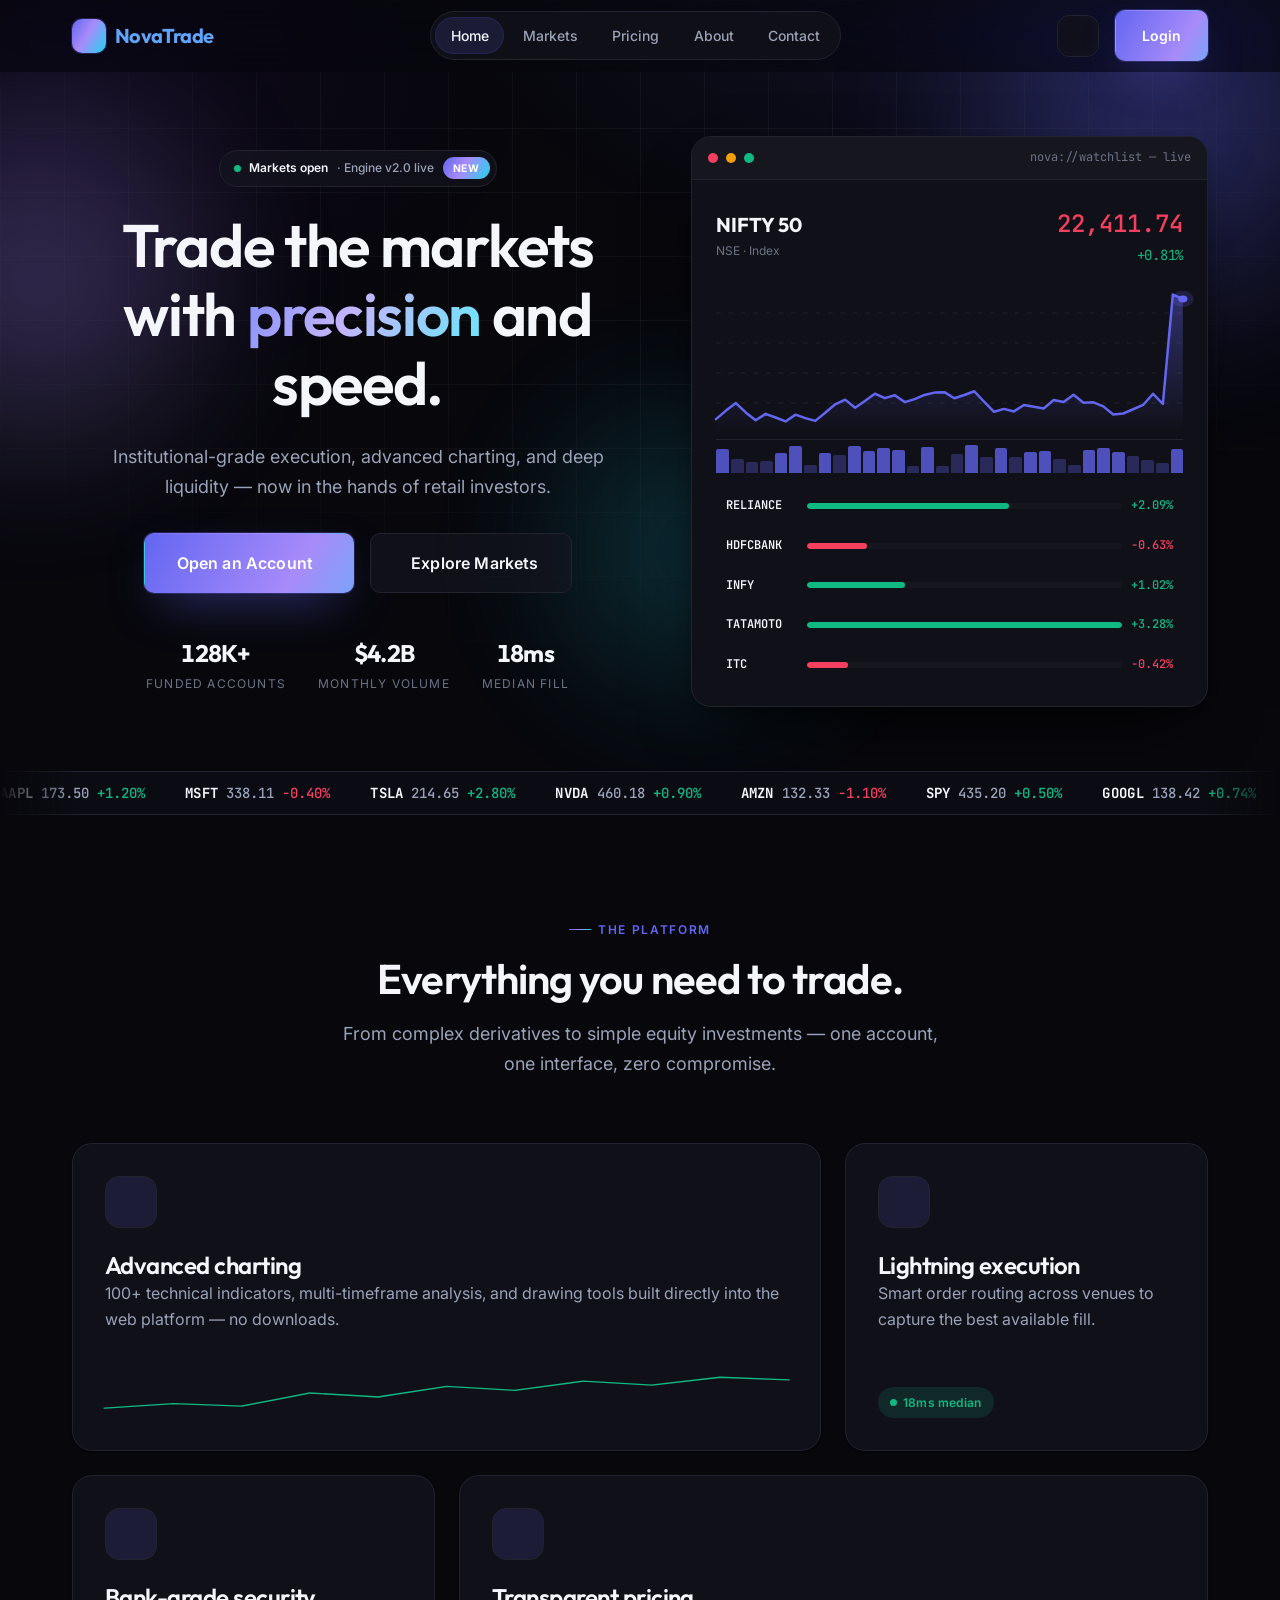
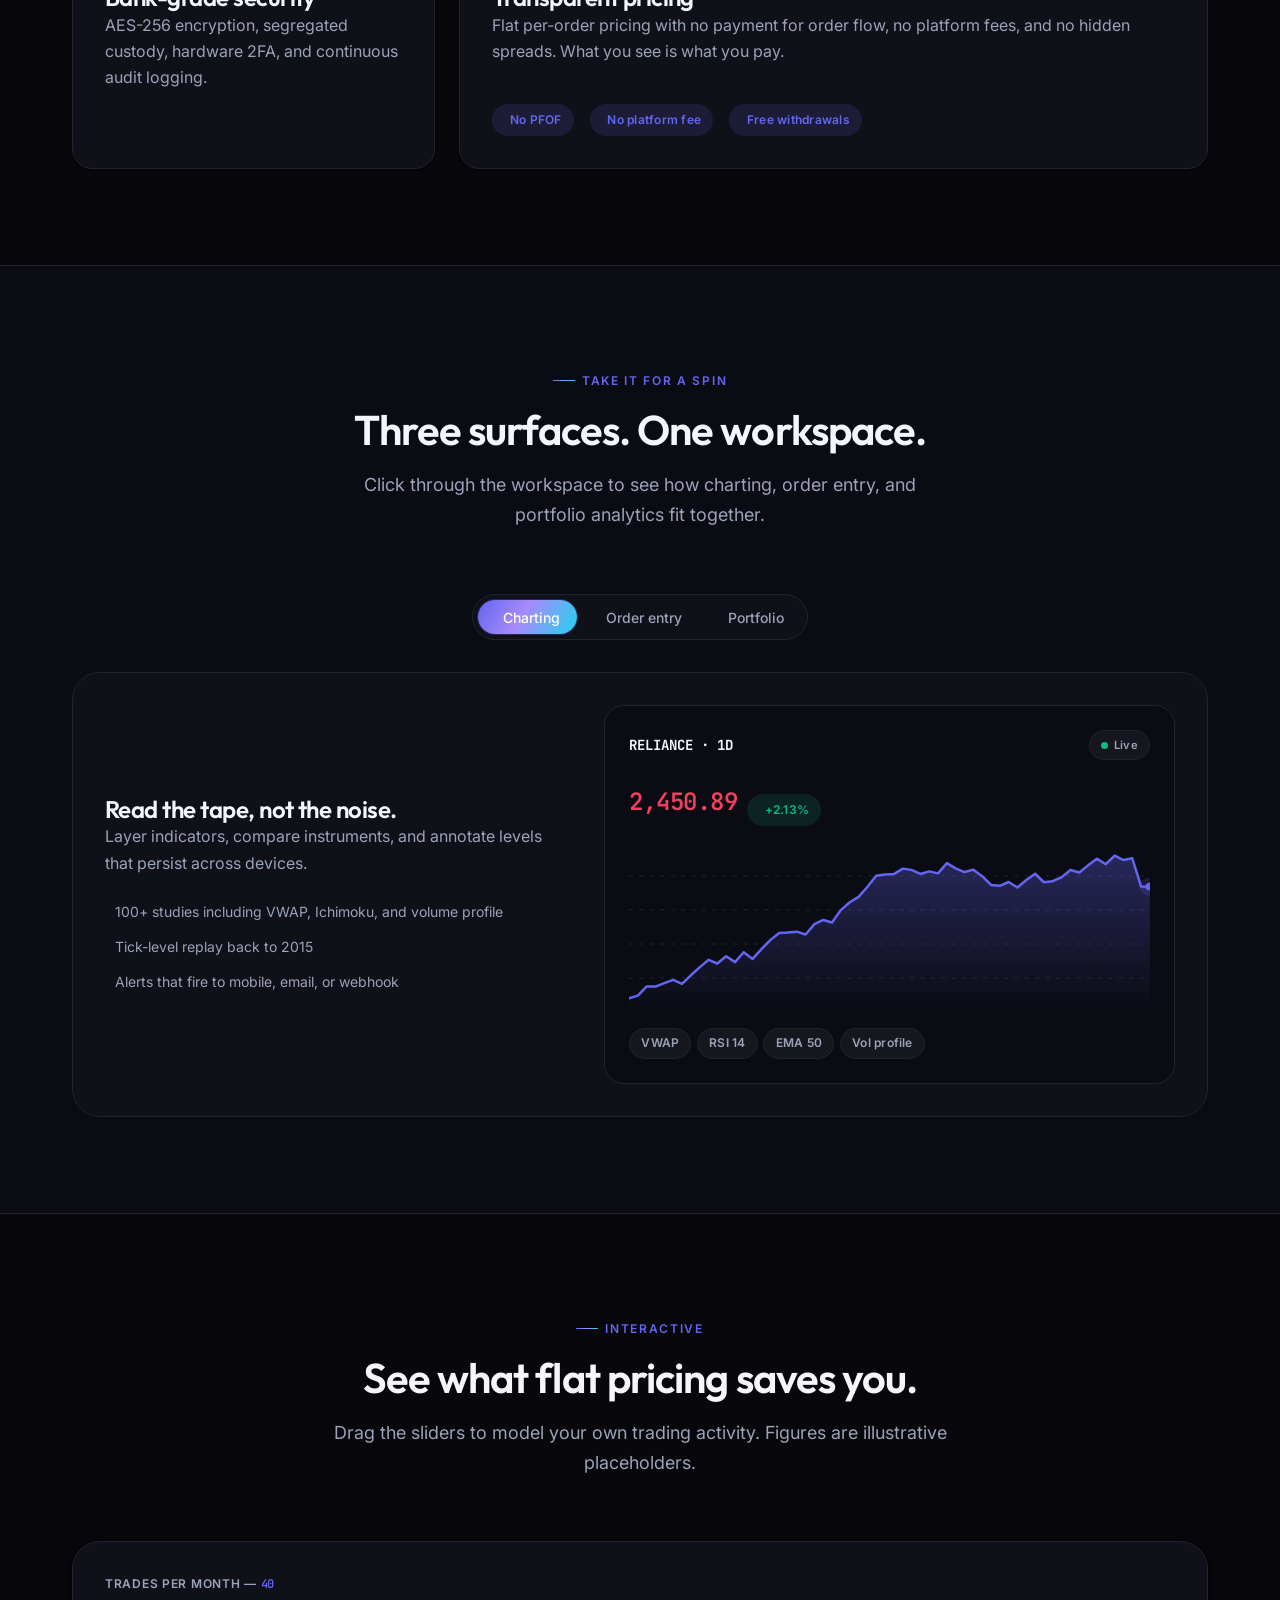
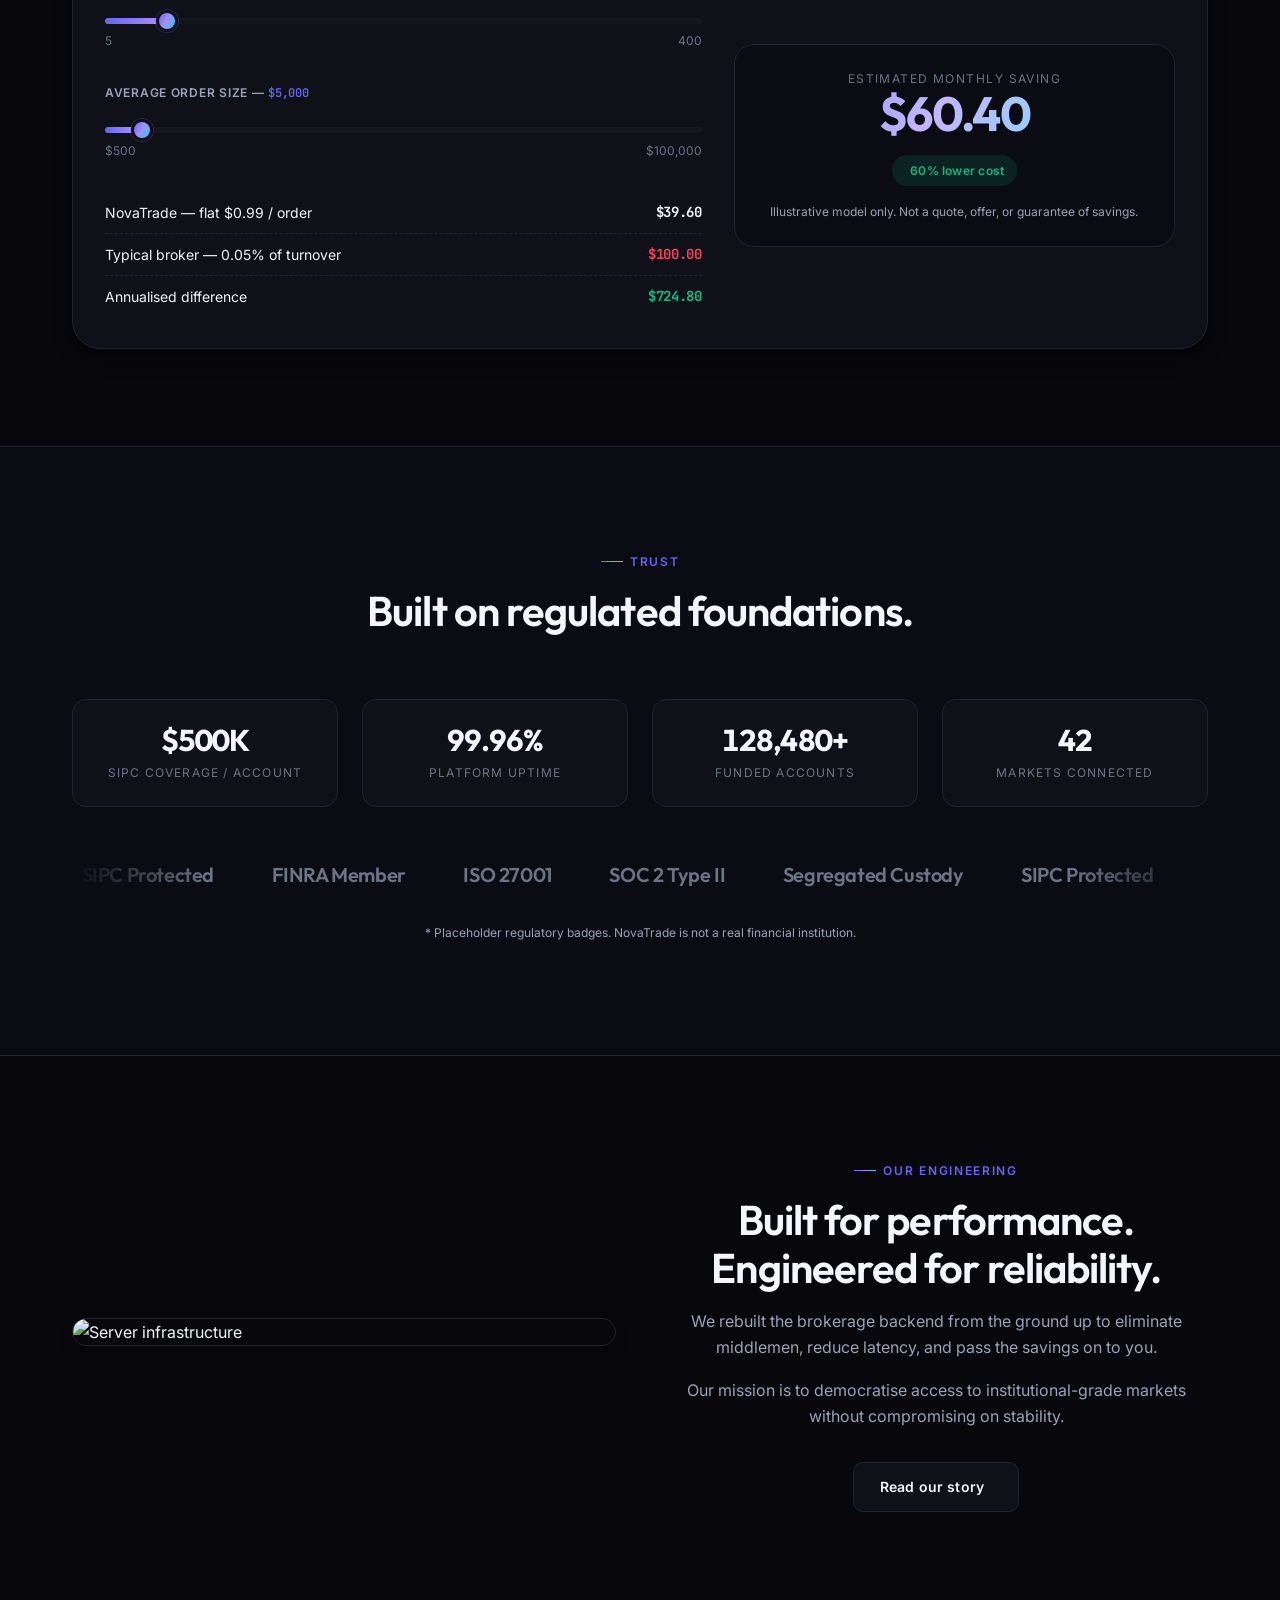
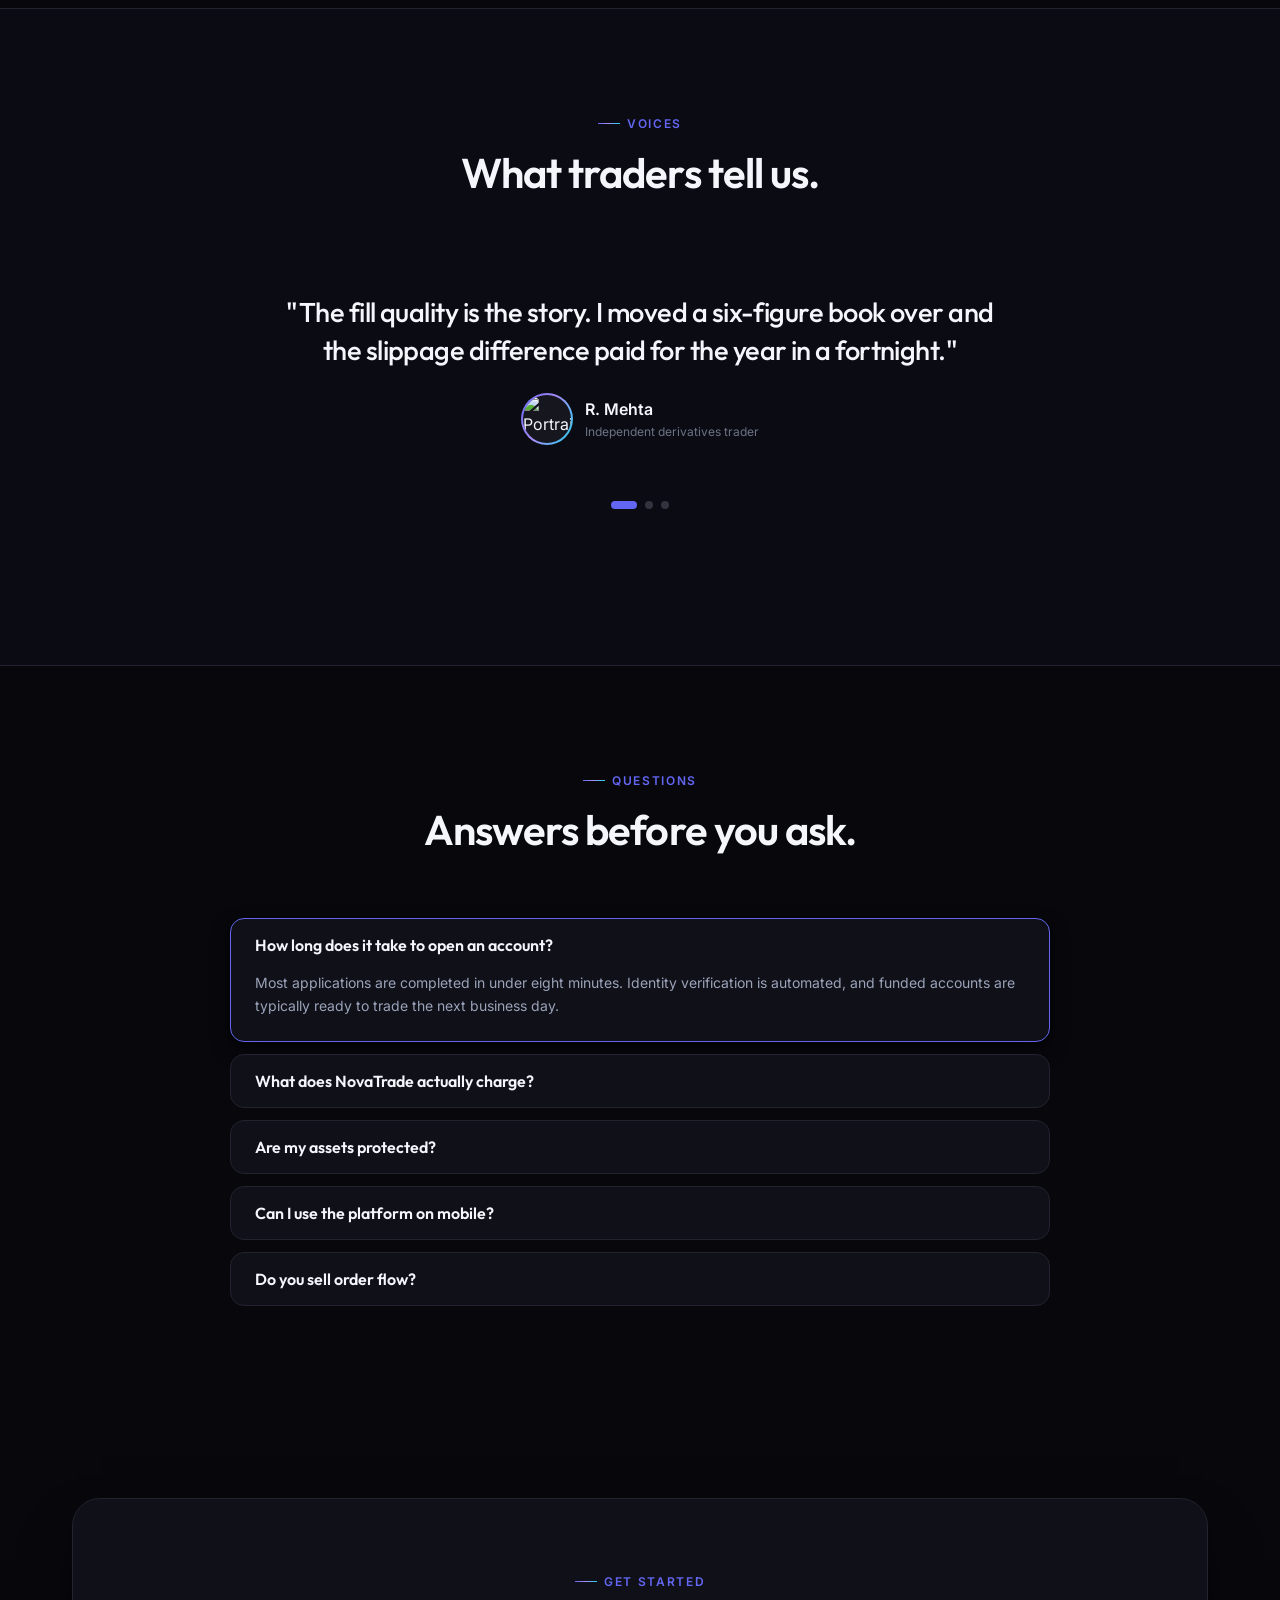
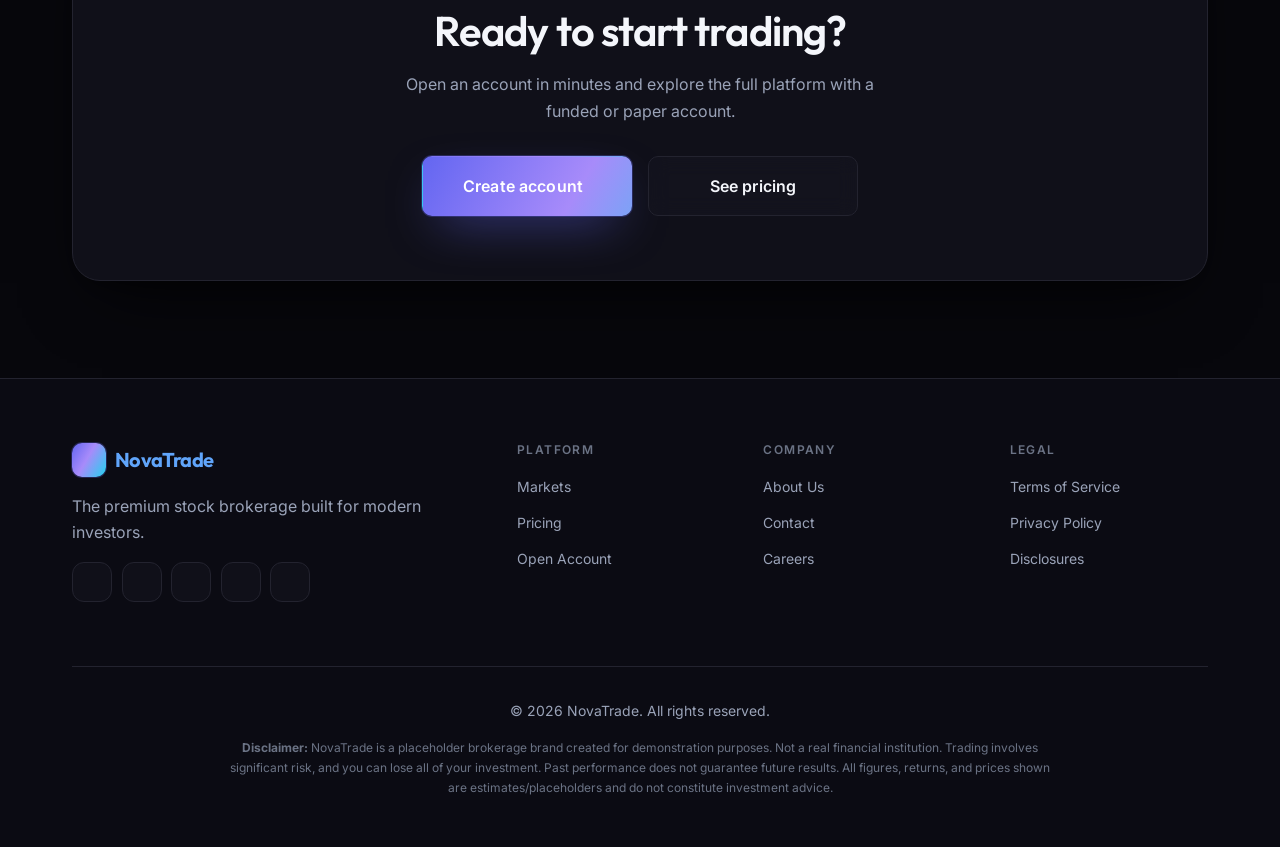
==== commit 74edd011: "second" ====
--- a/index.html
+++ b/index.html
@@ -2,6 +2,7 @@
 <html lang="en" data-theme="dark">
 <head>
     <meta charset="UTF-8">
+    <script>try{var t=localStorage.getItem("theme");if(t)document.documentElement.setAttribute("data-theme",t);}catch(e){}</script>
     <meta name="viewport" content="width=device-width, initial-scale=1.0">
     <title>NovaTrade | Modern Stock Brokerage &amp; Trading Platform</title>
     <meta name="description" content="Trade equities, derivatives, and mutual funds with NovaTrade. The premium, secure, and intuitive brokerage platform for modern investors.">
@@ -695,13 +696,13 @@
 
         <!-- ============ STORY ============ -->
         <section class="container">
-            <div style="display:grid;grid-template-columns:repeat(auto-fit,minmax(300px,1fr));gap:var(--space-6);align-items:center">
+            <div class="engineering-grid" style="display:grid;grid-template-columns:repeat(auto-fit,minmax(300px,1fr));gap:var(--space-6);align-items:center">
                 <div class="reveal">
                     <img src="https://images.unsplash.com/photo-1590283603385-17ffb3a7f29f?auto=format&fit=crop&q=80&w=800"
                          alt="Server infrastructure"
                          style="border-radius:var(--radius-lg);border:1px solid var(--color-border);box-shadow:var(--shadow-lg)">
                 </div>
-                <div class="reveal" data-reveal-delay="100">
+                <div class="reveal engineering-copy" data-reveal-delay="100">
                     <div class="eyebrow">Our engineering</div>
                     <h2>Built for performance.<br>Engineered for reliability.</h2>
                     <p class="mt-2">We rebuilt the brokerage backend from the ground up to eliminate middlemen, reduce latency, and pass the savings on to you.</p>
@@ -830,7 +831,7 @@
                 <p style="margin-bottom:var(--space-4);max-width:520px;margin-inline:auto">
                     Open an account in minutes and explore the full platform with a funded or paper account.
                 </p>
-                <div style="display:flex;gap:var(--space-2);justify-content:center;flex-wrap:wrap">
+                <div class="cta-buttons" style="display:flex;gap:var(--space-2);justify-content:center;flex-wrap:wrap">
                     <a href="register.html" class="btn btn-primary btn-lg" data-magnetic>
                         Create account <i class="ph-bold ph-arrow-right"></i>
                     </a>
@@ -848,6 +849,13 @@
                         <i class="ph-fill ph-chart-line-up"></i> NovaTrade
                     </a>
                     <p>The premium stock brokerage built for modern investors.</p>
+                    <div class="social-links" aria-label="Follow us">
+                        <a href="#" aria-label="X (Twitter)"><i class="ph ph-x-logo"></i></a>
+                        <a href="#" aria-label="LinkedIn"><i class="ph ph-linkedin-logo"></i></a>
+                        <a href="#" aria-label="Instagram"><i class="ph ph-instagram-logo"></i></a>
+                        <a href="#" aria-label="YouTube"><i class="ph ph-youtube-logo"></i></a>
+                        <a href="#" aria-label="Facebook"><i class="ph ph-facebook-logo"></i></a>
+                    </div>
                 </div>
                 <div class="footer-col">
                     <h4>Platform</h4>
--- a/assets/css/style.css
+++ b/assets/css/style.css
@@ -315,11 +315,12 @@
     font-size: var(--text-xl);
     font-weight: 700;
     letter-spacing: -0.03em;
-    color: var(--color-text-main) !important;
+    color: #2563eb !important;
     display: flex;
     align-items: center;
     gap: 0.55rem;
 }
+[data-theme="dark"] .nav-brand { color: #60a5fa !important; }
 .nav-brand i {
     display: grid;
     place-items: center;
@@ -588,6 +589,26 @@
 .footer-links a { color: var(--color-text-muted); font-size: var(--text-sm); }
 .footer-links a:hover { color: var(--color-primary); padding-left: 4px; }
 
+/* Social icons (footer + contact page) */
+.social-links { display: flex; gap: 0.6rem; flex-wrap: wrap; margin-top: var(--space-2); }
+.social-links a {
+    width: 40px; height: 40px;
+    display: grid;
+    place-items: center;
+    border-radius: 12px;
+    border: 1px solid var(--color-border);
+    background-color: var(--color-surface);
+    color: var(--color-text-muted);
+    font-size: 1.15rem;
+    transition: var(--transition);
+}
+.social-links a:hover {
+    color: #fff;
+    border-color: transparent;
+    background-image: var(--gradient-brand);
+    transform: translateY(-2px);
+}
+
 .footer-bottom {
     text-align: center;
     padding-top: var(--space-4);
@@ -646,33 +667,141 @@
 
 /* Auth */
 .auth-page {
+    position: relative;
     min-height: 100vh;
     display: flex;
     align-items: center;
     justify-content: center;
-    padding: var(--space-4);
+    padding: var(--space-8) var(--space-2) var(--space-4);
     background-color: var(--color-bg);
-}
+    overflow-x: hidden;
+}
+/* Soft brand glows behind the card */
+.auth-page::before,
+.auth-page::after {
+    content: '';
+    position: fixed;
+    width: 520px; height: 520px;
+    border-radius: 50%;
+    filter: blur(110px);
+    opacity: 0.35;
+    pointer-events: none;
+    z-index: 0;
+}
+.auth-page::before { top: -180px; left: -160px; background: var(--color-primary); }
+.auth-page::after { bottom: -200px; right: -160px; background: #06b6d4; opacity: 0.22; }
+
+.auth-theme-toggle { position: fixed; top: var(--space-3); right: var(--space-3); z-index: 10; }
+
 .auth-card {
+    position: relative;
+    z-index: 1;
     background-color: var(--color-surface);
     border: 1px solid var(--color-border);
-    border-radius: var(--radius-lg);
-    padding: var(--space-5);
+    border-radius: 28px;
+    padding: var(--space-6) var(--space-5);
     width: 100%;
-    max-width: 440px;
+    max-width: 460px;
     box-shadow: var(--shadow-lg);
 }
+/* Uses .nav-brand for the look; this only centres it */
 .auth-logo {
-    text-align: center;
+    justify-content: center;
     margin-bottom: var(--space-4);
-    font-family: var(--font-heading);
-    font-size: var(--text-2xl);
+}
+.auth-head { text-align: center; margin-bottom: var(--space-5); }
+.auth-head h1 {
+    font-size: clamp(1.9rem, 6vw, 2.6rem);
+    text-transform: uppercase;
+    letter-spacing: -0.02em;
+    line-height: 1.05;
+    margin-bottom: var(--space-2);
+}
+.auth-head p { color: var(--color-text-muted); margin: 0; }
+
+.auth-card .form-group { margin-bottom: var(--space-3); }
+.auth-card .form-label {
+    display: block;
+    margin-bottom: 0.6rem;
+    font-size: var(--text-xs);
     font-weight: 700;
-}
+    letter-spacing: 0.1em;
+    text-transform: uppercase;
+    color: var(--color-text-muted);
+}
+.auth-card .form-control { padding: 0.95rem 1.1rem; border-radius: 14px; }
+
+.password-field { position: relative; }
+.password-field .form-control { padding-right: 3rem; }
+.password-toggle {
+    position: absolute;
+    top: 50%; right: 0.9rem;
+    transform: translateY(-50%);
+    background: none;
+    border: 0;
+    padding: 0.25rem;
+    cursor: pointer;
+    color: var(--color-text-muted);
+    font-size: 1.2rem;
+    line-height: 0;
+}
+.password-toggle:hover { color: var(--color-primary); }
+
+.auth-row {
+    display: flex;
+    align-items: center;
+    justify-content: space-between;
+    gap: var(--space-2);
+    margin-bottom: var(--space-4);
+    font-size: var(--text-sm);
+}
+.auth-check {
+    display: flex;
+    align-items: flex-start;
+    gap: 0.6rem;
+    font-size: var(--text-sm);
+    color: var(--color-text-main);
+    cursor: pointer;
+}
+.auth-check input { width: 18px; height: 18px; margin-top: 1px; accent-color: var(--color-primary); flex-shrink: 0; cursor: pointer; }
+.auth-link { color: var(--color-primary); font-weight: 600; }
+.auth-link:hover { text-decoration: underline; }
+
+.auth-submit {
+    width: 100%;
+    padding: 1.05rem;
+    border-radius: 99px;
+    font-size: var(--text-base);
+    font-weight: 700;
+    letter-spacing: 0.04em;
+    text-transform: uppercase;
+}
+
 .auth-divider { display: flex; align-items: center; text-align: center; margin: var(--space-4) 0; }
 .auth-divider::before, .auth-divider::after { content: ''; flex: 1; border-bottom: 1px solid var(--color-border); }
-.auth-divider span { padding: 0 var(--space-2); color: var(--color-text-faint); font-size: var(--text-xs); text-transform: uppercase; letter-spacing: 0.1em; }
-.social-btn { width: 100%; margin-bottom: var(--space-1); background-color: var(--color-surface-2); }
+.auth-divider span { padding: 0 var(--space-3); color: var(--color-text-faint); font-size: var(--text-sm); text-transform: uppercase; }
+
+.social-btn {
+    width: 100%;
+    margin-bottom: var(--space-2);
+    padding: 0.9rem;
+    border-radius: 99px;
+    background-color: var(--color-surface);
+    font-weight: 500;
+    gap: 0.75rem;
+}
+.social-btn svg, .social-btn i { width: 20px; height: 20px; font-size: 1.25rem; }
+.auth-foot { text-align: center; font-size: var(--text-sm); margin: var(--space-4) 0 0; color: var(--color-text-main); }
+
+@media (max-width: 640px) {
+    /* Let the toggle scroll with the page and keep clear space above the card */
+    .auth-page { padding-top: calc(42px + var(--space-3) * 2); }
+    .auth-theme-toggle { position: absolute; top: var(--space-2); right: var(--space-2); }
+}
+
+@media (max-width: 480px) {
+    .auth-card { padding: var(--space-5) var(--space-3); border-radius: 22px; }
+}
 
 /* Markets grid */
 .instrument-card {
@@ -743,12 +872,12 @@
     .footer-grid { grid-template-columns: 1fr 1fr; }
 }
 
+@media (max-width: 640px) {
+    .footer-grid { grid-template-columns: 1fr; gap: var(--space-4); }
+}
+
 @media (max-width: 768px) {
     section { padding: var(--space-8) 0; }
-    .footer-grid { grid-template-columns: 1fr; text-align: center; gap: var(--space-4); }
-    .footer-col { align-items: center; }
-    .footer-links { align-items: center; }
-    .footer-links a:hover { padding-left: 0; }
 }
 
 @media (max-width: 400px) {
--- a/assets/css/components.css
+++ b/assets/css/components.css
@@ -75,11 +75,12 @@
     align-items: center;
 }
 
+.hero-copy { text-align: center; }
 .hero-copy h1 { margin-bottom: var(--space-3); }
 .hero-copy > p {
     font-size: var(--text-lg);
     max-width: 34rem;
-    margin-bottom: var(--space-4);
+    margin: 0 auto var(--space-4);
 }
 
 .hero-pill {
@@ -110,10 +111,11 @@
     letter-spacing: 0.08em;
 }
 
-.hero-buttons { display: flex; gap: var(--space-2); flex-wrap: wrap; }
+.hero-buttons { display: flex; gap: var(--space-2); flex-wrap: wrap; justify-content: center; }
 
 .hero-trust {
     display: flex;
+    justify-content: center;
     gap: var(--space-4);
     margin-top: var(--space-5);
     flex-wrap: wrap;
@@ -607,8 +609,14 @@
 /* Team cards */
 .team-grid {
     display: grid;
-    grid-template-columns: repeat(auto-fit, minmax(210px, 1fr));
+    grid-template-columns: repeat(4, 1fr);
     gap: var(--space-3);
+}
+@media (max-width: 768px) {
+    .team-grid { grid-template-columns: repeat(2, 1fr); }
+}
+@media (max-width: 640px) {
+    .team-grid { grid-template-columns: 1fr; }
 }
 .team-card {
     position: relative;
@@ -1036,10 +1044,27 @@
     .bento .card.span-2 { grid-column: span 2; }
 }
 
+.engineering-copy { text-align: center; }
+.stat-strip .stat-tile { text-align: center; }
+.cta-buttons .btn { min-width: 210px; justify-content: center; }
+
+@media (max-width: 768px) {
+    .engineering-grid { grid-template-columns: 1fr !important; }
+    .engineering-copy { order: -1; }
+}
+
+@media (max-width: 1024px) {
+    .stat-strip { grid-template-columns: repeat(2, 1fr); }
+}
+
+@media (max-width: 640px) {
+    .stat-strip { grid-template-columns: 1fr; }
+    .bento { grid-template-columns: 1fr; }
+    .bento .card.span-2 { grid-column: span 1; }
+}
+
 @media (max-width: 768px) {
     .hero { padding-top: calc(72px + var(--space-4)); }
-    .bento { grid-template-columns: 1fr; }
-    .bento .card.span-2 { grid-column: span 1; }
     .timeline::before, .timeline-progress { left: 15px; }
     .timeline-item { padding-left: 52px; }
     .timeline-item .dot { left: 8px; }
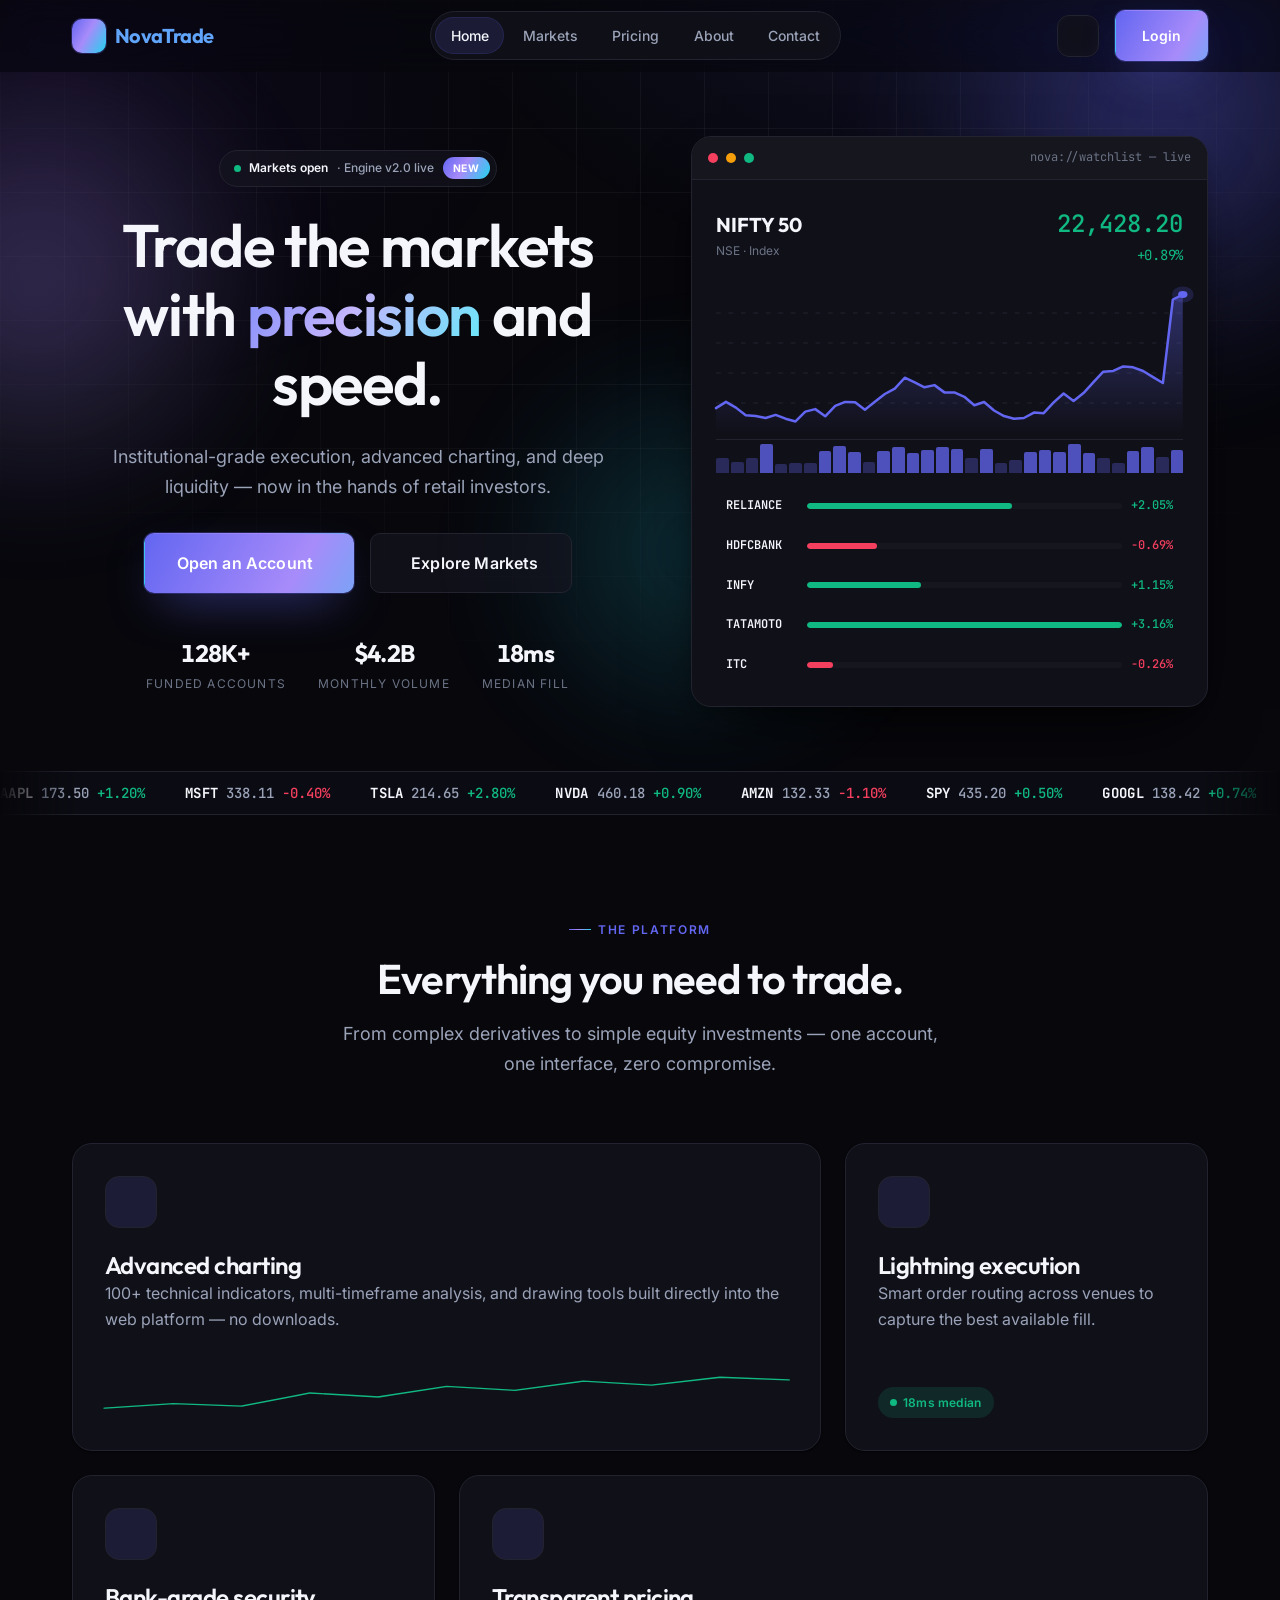
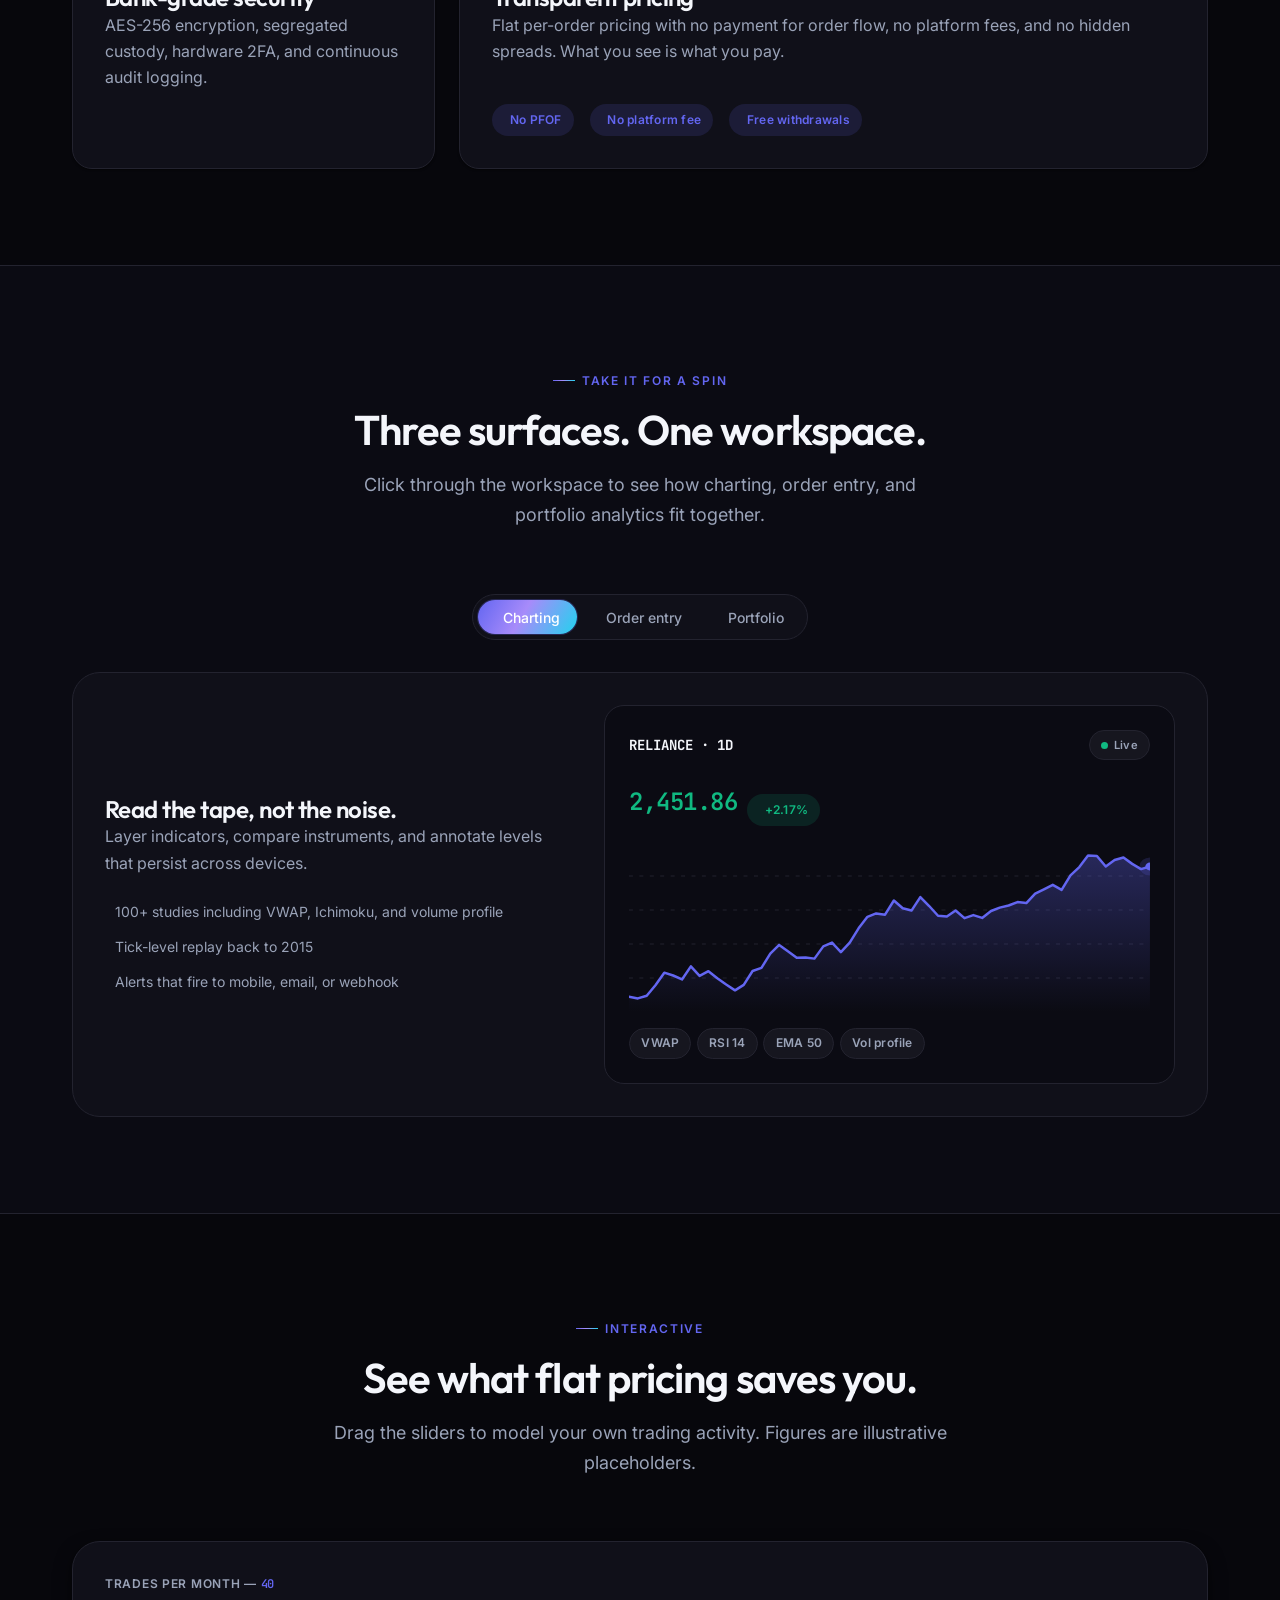
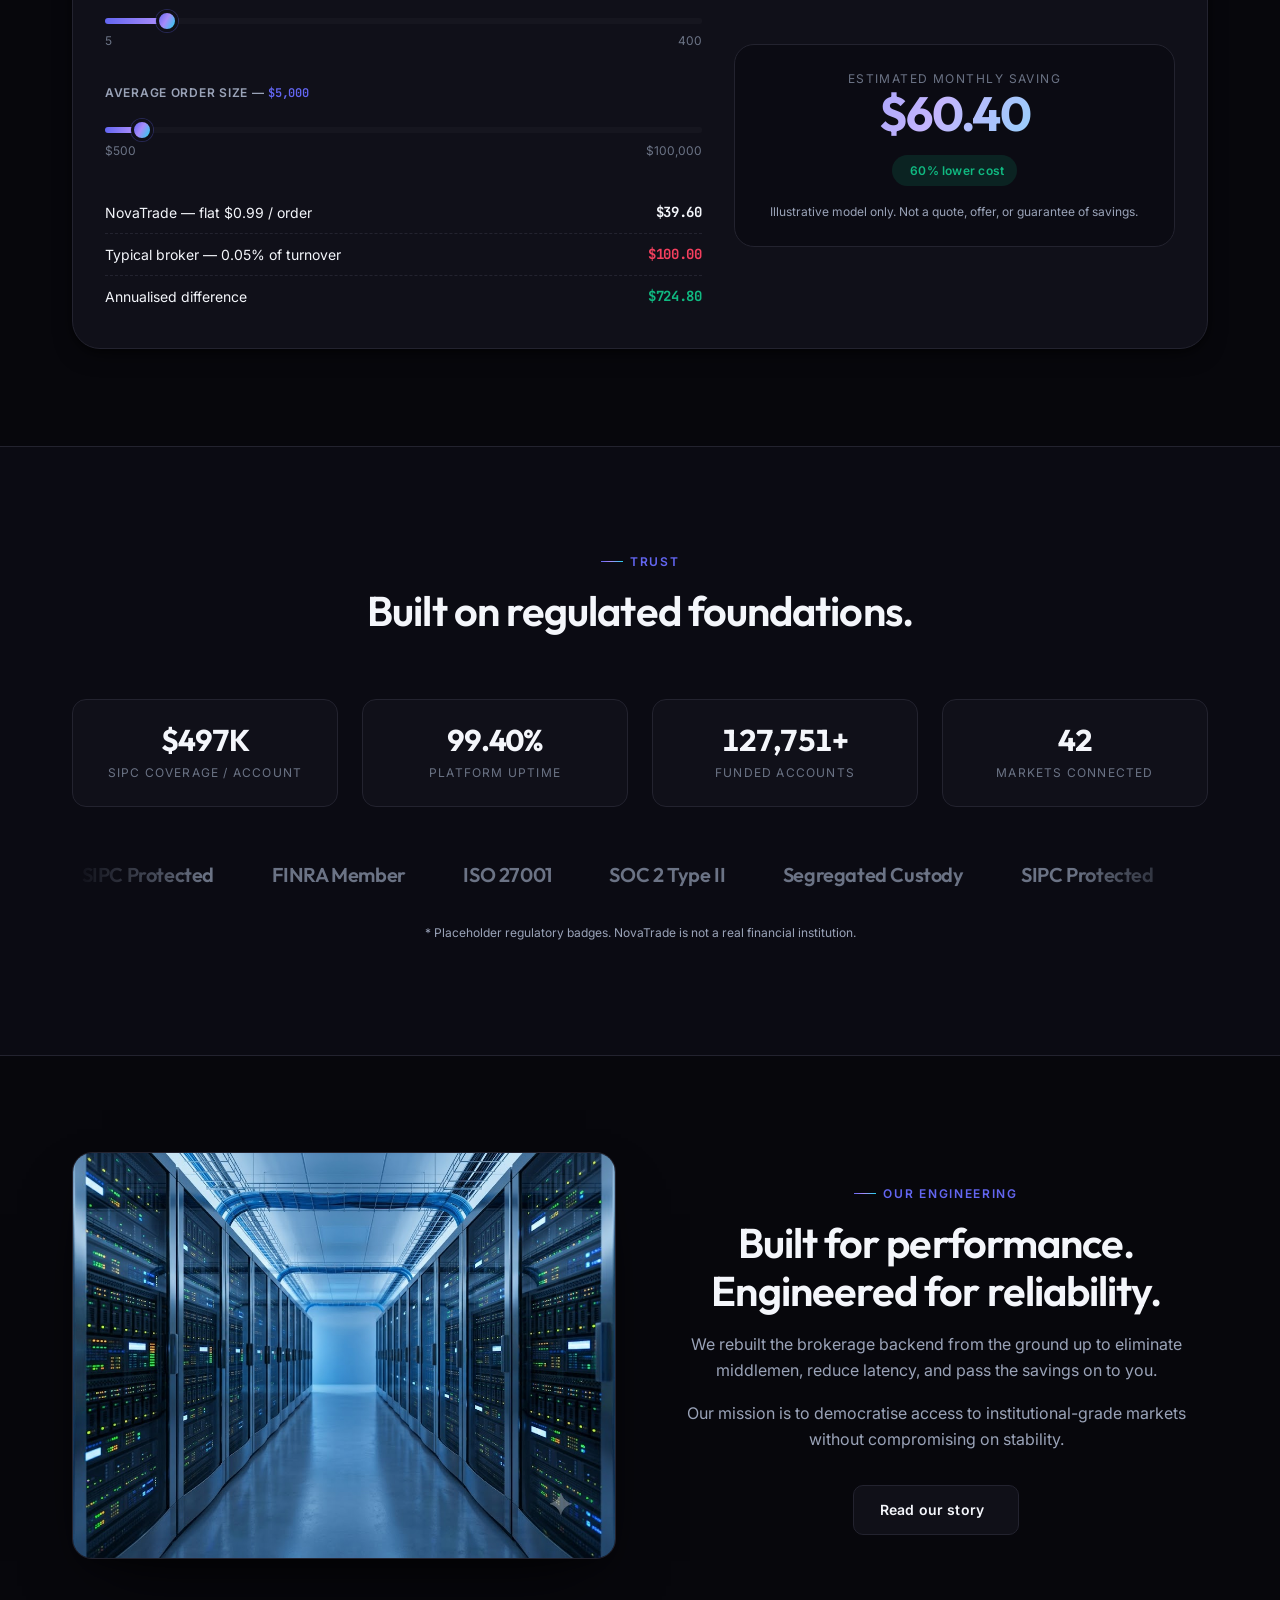
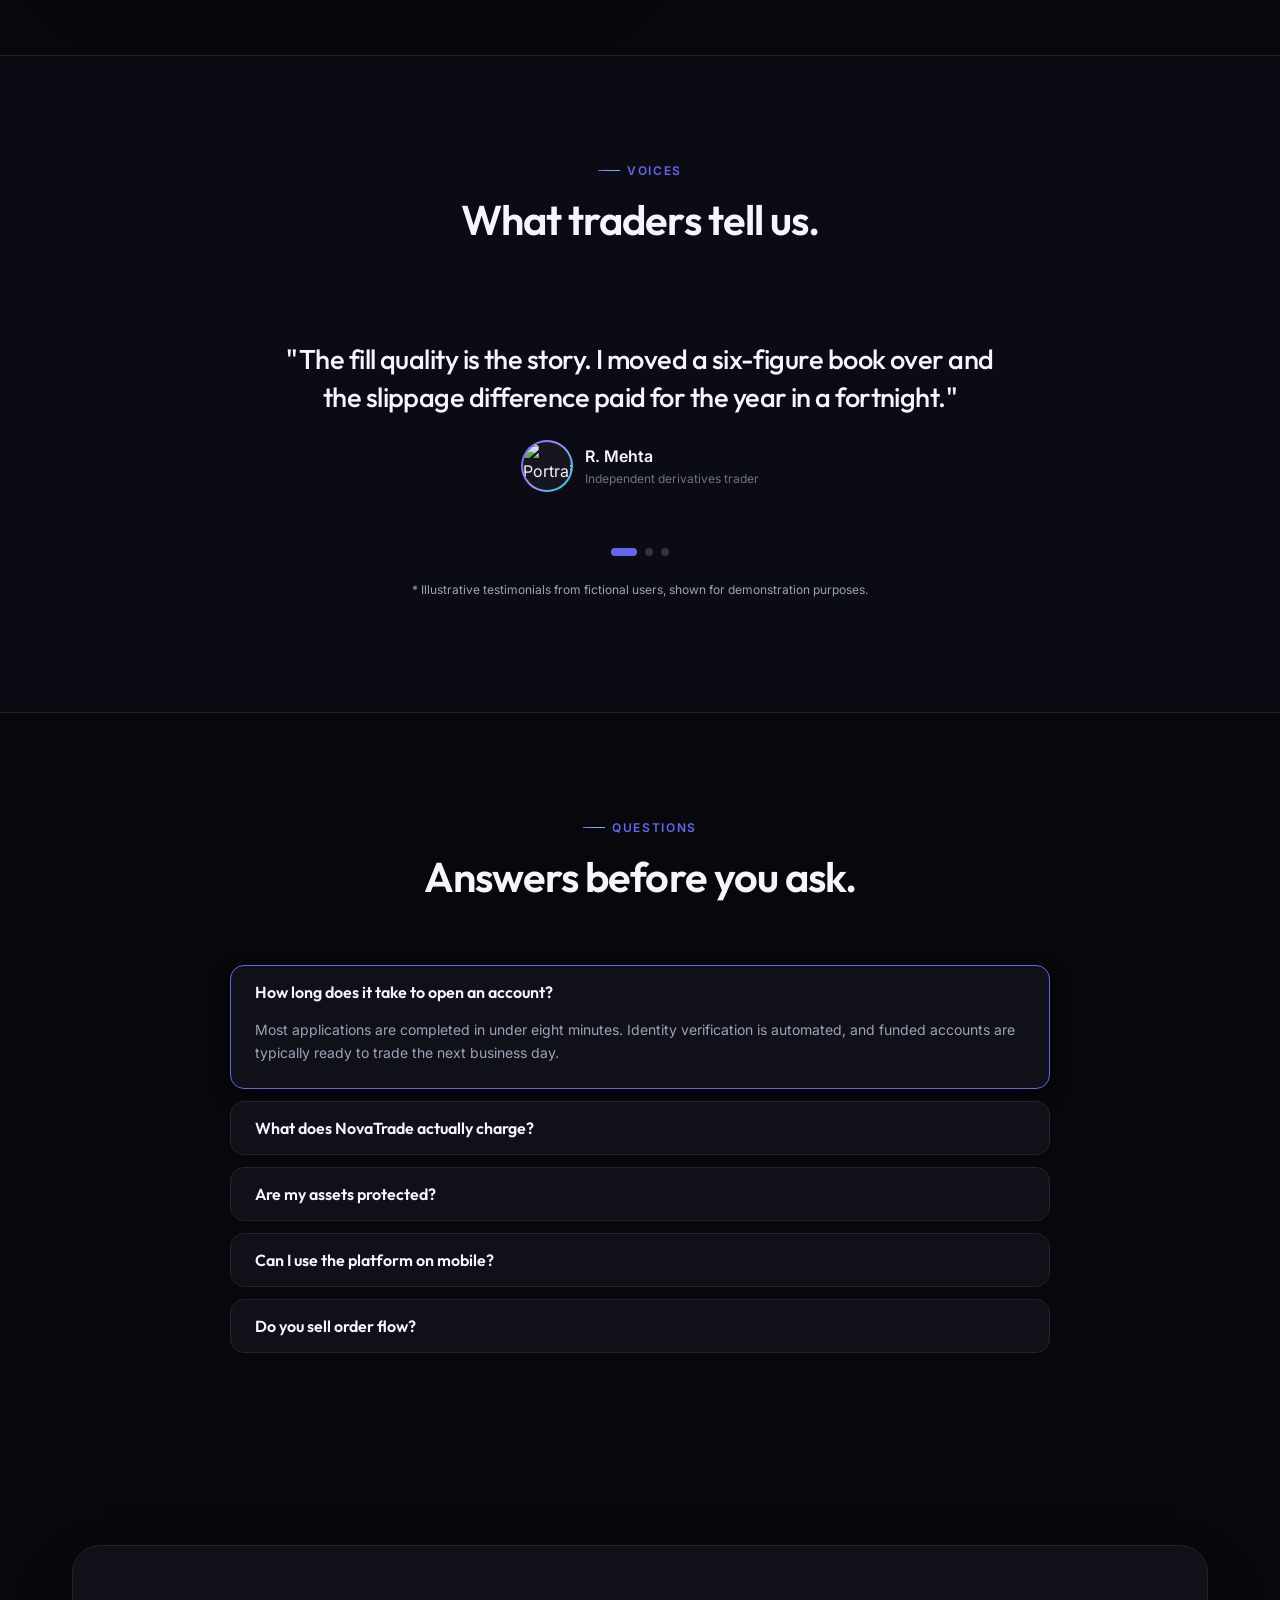
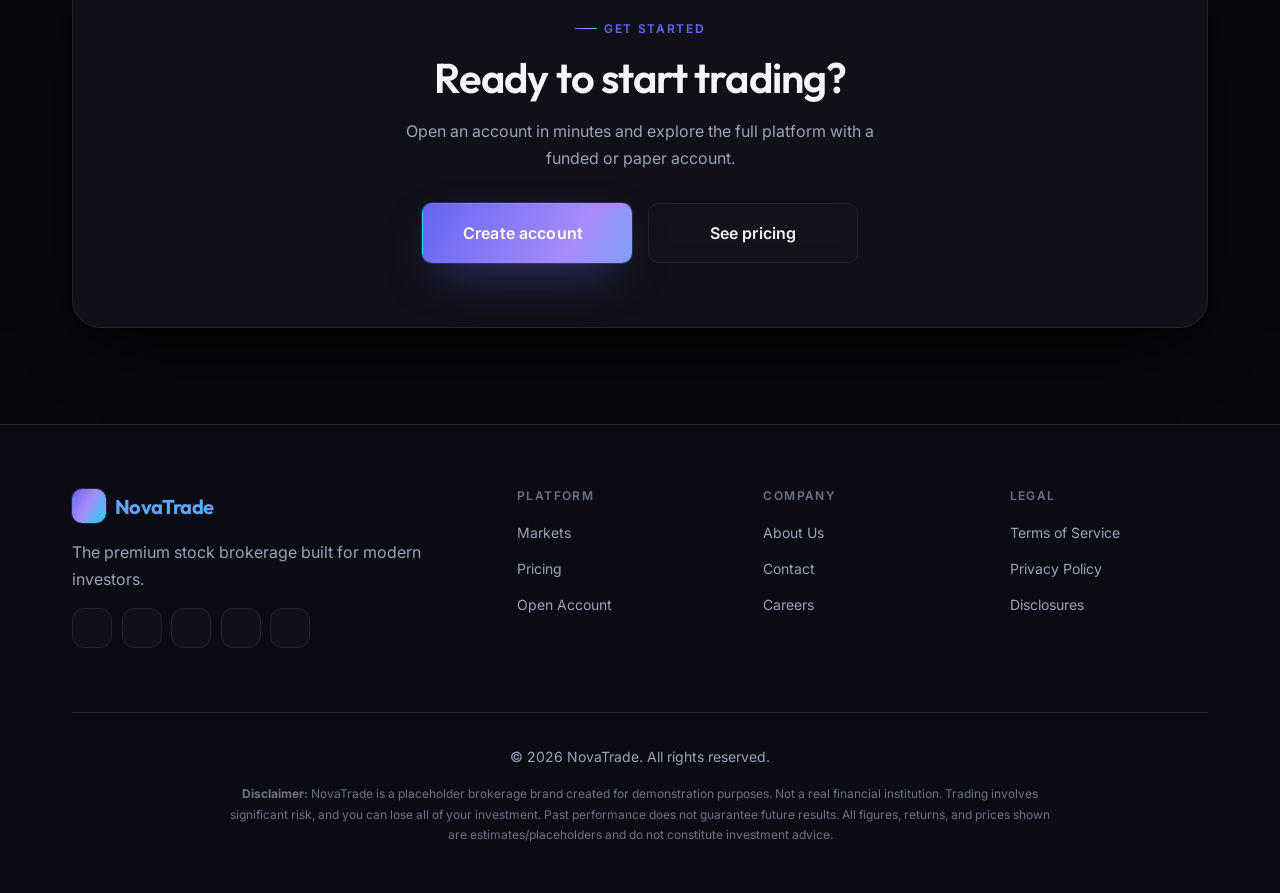
==== commit d3a779eb: "SECOND" ====
--- a/index.html
+++ b/index.html
@@ -1,11 +1,13 @@
 <!DOCTYPE html>
 <html lang="en" data-theme="dark">
+
 <head>
     <meta charset="UTF-8">
-    <script>try{var t=localStorage.getItem("theme");if(t)document.documentElement.setAttribute("data-theme",t);}catch(e){}</script>
+    <script>try { var t = localStorage.getItem("theme"); if (t) document.documentElement.setAttribute("data-theme", t); } catch (e) { }</script>
     <meta name="viewport" content="width=device-width, initial-scale=1.0">
     <title>NovaTrade | Modern Stock Brokerage &amp; Trading Platform</title>
-    <meta name="description" content="Trade equities, derivatives, and mutual funds with NovaTrade. The premium, secure, and intuitive brokerage platform for modern investors.">
+    <meta name="description"
+        content="Trade equities, derivatives, and mutual funds with NovaTrade. The premium, secure, and intuitive brokerage platform for modern investors.">
 
     <!-- Phosphor Icons -->
     <script src="https://unpkg.com/@phosphor-icons/web"></script>
@@ -51,6 +53,7 @@
             outline: none;
             margin: var(--space-2) 0 0.35rem;
         }
+
         .slider::-webkit-slider-thumb {
             -webkit-appearance: none;
             appearance: none;
@@ -63,7 +66,12 @@
             cursor: grab;
             transition: transform 0.15s;
         }
-        .slider::-webkit-slider-thumb:active { transform: scale(1.15); cursor: grabbing; }
+
+        .slider::-webkit-slider-thumb:active {
+            transform: scale(1.15);
+            cursor: grabbing;
+        }
+
         .slider::-moz-range-thumb {
             width: 20px;
             height: 20px;
@@ -80,6 +88,7 @@
             background: var(--color-bg-alt);
             border: 1px solid var(--color-border);
         }
+
         .calc-readout .big {
             font-family: var(--font-heading);
             font-size: clamp(2.25rem, 5vw, 3rem);
@@ -96,7 +105,10 @@
             padding: 0.55rem 0;
             border-bottom: 1px dashed var(--color-border);
         }
-        .compare-row:last-child { border-bottom: none; }
+
+        .compare-row:last-child {
+            border-bottom: none;
+        }
 
         /* ---- Platform tab showcase ---- */
         .showcase {
@@ -109,6 +121,7 @@
             border: 1px solid var(--color-border);
             background: var(--color-surface);
         }
+
         .showcase-visual {
             border-radius: var(--radius-lg);
             border: 1px solid var(--color-border);
@@ -120,15 +133,64 @@
             justify-content: center;
             gap: var(--space-2);
         }
-        .feature-list { list-style: none; display: flex; flex-direction: column; gap: 0.75rem; margin-top: var(--space-3); }
-        .feature-list li { display: flex; gap: 0.6rem; align-items: flex-start; font-size: var(--text-sm); color: var(--color-text-muted); }
-        .feature-list i { color: var(--color-accent); font-size: 1.05rem; flex-shrink: 0; margin-top: 2px; }
-
-        .alloc-bar { display: flex; height: 14px; border-radius: 99px; overflow: hidden; border: 1px solid var(--color-border); }
-        .alloc-bar i { display: block; height: 100%; transition: width 0.7s var(--ease-out); }
-        .alloc-legend { display: flex; flex-wrap: wrap; gap: 0.75rem; margin-top: 0.75rem; font-size: var(--text-xs); color: var(--color-text-muted); }
-        .alloc-legend span { display: inline-flex; align-items: center; gap: 0.35rem; }
-        .alloc-legend b { width: 9px; height: 9px; border-radius: 3px; }
+
+        .feature-list {
+            list-style: none;
+            display: flex;
+            flex-direction: column;
+            gap: 0.75rem;
+            margin-top: var(--space-3);
+        }
+
+        .feature-list li {
+            display: flex;
+            gap: 0.6rem;
+            align-items: flex-start;
+            font-size: var(--text-sm);
+            color: var(--color-text-muted);
+        }
+
+        .feature-list i {
+            color: var(--color-accent);
+            font-size: 1.05rem;
+            flex-shrink: 0;
+            margin-top: 2px;
+        }
+
+        .alloc-bar {
+            display: flex;
+            height: 14px;
+            border-radius: 99px;
+            overflow: hidden;
+            border: 1px solid var(--color-border);
+        }
+
+        .alloc-bar i {
+            display: block;
+            height: 100%;
+            transition: width 0.7s var(--ease-out);
+        }
+
+        .alloc-legend {
+            display: flex;
+            flex-wrap: wrap;
+            gap: 0.75rem;
+            margin-top: 0.75rem;
+            font-size: var(--text-xs);
+            color: var(--color-text-muted);
+        }
+
+        .alloc-legend span {
+            display: inline-flex;
+            align-items: center;
+            gap: 0.35rem;
+        }
+
+        .alloc-legend b {
+            width: 9px;
+            height: 9px;
+            border-radius: 3px;
+        }
 
         .depth-row {
             position: relative;
@@ -142,25 +204,50 @@
             margin-bottom: 3px;
             overflow: hidden;
         }
-        .depth-row span { position: relative; z-index: 1; }
+
+        .depth-row span {
+            position: relative;
+            z-index: 1;
+        }
+
         /* Depth bar grows from the mid-price edge outward. */
         .depth-row .depth {
             position: absolute;
-            top: 0; bottom: 0; right: 0;
+            top: 0;
+            bottom: 0;
+            right: 0;
             opacity: 0.16;
             transition: width 0.45s var(--ease-out);
         }
-        .depth-row.ask .depth { background: var(--color-danger); }
-        .depth-row.bid .depth { background: var(--color-accent); }
+
+        .depth-row.ask .depth {
+            background: var(--color-danger);
+        }
+
+        .depth-row.bid .depth {
+            background: var(--color-accent);
+        }
+
         .depth-mid {
             background: var(--color-primary-soft);
             border: 1px solid var(--color-border);
         }
+
         /* Quantity repaint flash when a level changes. */
-        .depth-row .q.flash { animation: qFlash 0.6s ease-out; }
+        .depth-row .q.flash {
+            animation: qFlash 0.6s ease-out;
+        }
+
         @keyframes qFlash {
-            0% { color: var(--color-primary); transform: translateX(-3px); }
-            100% { color: inherit; transform: none; }
+            0% {
+                color: var(--color-primary);
+                transform: translateX(-3px);
+            }
+
+            100% {
+                color: inherit;
+                transform: none;
+            }
         }
 
         /* ---- Live showcase chrome ---- */
@@ -170,8 +257,15 @@
             align-items: center;
             gap: var(--space-2);
         }
-        .sv-sym { font-family: var(--font-mono); font-size: var(--text-sm); }
-        .live-badge { font-size: 0.7rem; }
+
+        .sv-sym {
+            font-family: var(--font-mono);
+            font-size: var(--text-sm);
+        }
+
+        .live-badge {
+            font-size: 0.7rem;
+        }
 
         .sv-quote {
             display: flex;
@@ -180,14 +274,21 @@
             margin-top: 0.35rem;
             flex-wrap: wrap;
         }
+
         .sv-px {
             font-size: var(--text-2xl);
             font-weight: 600;
             letter-spacing: -0.02em;
             transition: color 0.45s ease;
         }
-        .sv-px.up { color: var(--color-accent); }
-        .sv-px.down { color: var(--color-danger); }
+
+        .sv-px.up {
+            color: var(--color-accent);
+        }
+
+        .sv-px.down {
+            color: var(--color-danger);
+        }
 
         .sv-foot {
             display: flex;
@@ -204,6 +305,7 @@
             gap: 0.3rem;
             margin-top: var(--space-2);
         }
+
         .sv-hold {
             display: grid;
             grid-template-columns: 4.5rem 1fr auto;
@@ -214,9 +316,23 @@
             font-size: var(--text-xs);
             transition: background 0.25s;
         }
-        .sv-hold:hover { background: var(--color-surface); }
-        .sv-hold .h-sym { font-family: var(--font-mono); font-weight: 600; }
-        .sv-hold .h-bar { height: 5px; border-radius: 99px; background: var(--color-surface); overflow: hidden; }
+
+        .sv-hold:hover {
+            background: var(--color-surface);
+        }
+
+        .sv-hold .h-sym {
+            font-family: var(--font-mono);
+            font-weight: 600;
+        }
+
+        .sv-hold .h-bar {
+            height: 5px;
+            border-radius: 99px;
+            background: var(--color-surface);
+            overflow: hidden;
+        }
+
         .sv-hold .h-bar i {
             display: block;
             height: 100%;
@@ -224,13 +340,22 @@
             background: var(--gradient-brand);
             transition: width 0.6s var(--ease-out);
         }
-        .sv-hold .h-chg { font-family: var(--font-mono); font-weight: 500; }
+
+        .sv-hold .h-chg {
+            font-family: var(--font-mono);
+            font-weight: 500;
+        }
 
         @media (max-width: 900px) {
-            .calc-shell, .showcase { grid-template-columns: 1fr; }
+
+            .calc-shell,
+            .showcase {
+                grid-template-columns: 1fr;
+            }
         }
     </style>
 </head>
+
 <body>
 
     <div class="drawer-overlay"></div>
@@ -308,15 +433,18 @@
 
                         <div class="hero-trust animate-fade-up delay-400">
                             <div class="hero-trust-item">
-                                <span class="value num"><span class="counter" data-target="128" data-decimals="0"></span>K+</span>
+                                <span class="value num"><span class="counter" data-target="128"
+                                        data-decimals="0"></span>K+</span>
                                 <span class="label">Funded accounts</span>
                             </div>
                             <div class="hero-trust-item">
-                                <span class="value num">$<span class="counter" data-target="4.2" data-decimals="1"></span>B</span>
+                                <span class="value num">$<span class="counter" data-target="4.2"
+                                        data-decimals="1"></span>B</span>
                                 <span class="label">Monthly volume</span>
                             </div>
                             <div class="hero-trust-item">
-                                <span class="value num"><span class="counter" data-target="18" data-decimals="0"></span>ms</span>
+                                <span class="value num"><span class="counter" data-target="18"
+                                        data-decimals="0"></span>ms</span>
                                 <span class="label">Median fill</span>
                             </div>
                         </div>
@@ -334,11 +462,13 @@
                             <div class="terminal-quote">
                                 <div>
                                     <div class="sym">NIFTY 50</div>
-                                    <div style="font-size:var(--text-xs);color:var(--color-text-faint)">NSE · Index</div>
+                                    <div style="font-size:var(--text-xs);color:var(--color-text-faint)">NSE · Index
+                                    </div>
                                 </div>
                                 <div style="text-align:right">
                                     <div class="px" id="heroPx">22,418.75</div>
-                                    <div class="text-success num" id="heroChg" style="font-size:var(--text-sm)">+0.84%</div>
+                                    <div class="text-success num" id="heroChg" style="font-size:var(--text-sm)">+0.84%
+                                    </div>
                                 </div>
                             </div>
 
@@ -346,21 +476,25 @@
                                 <svg id="heroSpark" viewBox="0 0 300 130" preserveAspectRatio="none" aria-hidden="true">
                                     <defs>
                                         <linearGradient id="sparkFill" x1="0" y1="0" x2="0" y2="1">
-                                            <stop offset="0%" stop-color="var(--color-primary)" stop-opacity="0.38"></stop>
-                                            <stop offset="100%" stop-color="var(--color-primary)" stop-opacity="0"></stop>
+                                            <stop offset="0%" stop-color="var(--color-primary)" stop-opacity="0.38">
+                                            </stop>
+                                            <stop offset="100%" stop-color="var(--color-primary)" stop-opacity="0">
+                                            </stop>
                                         </linearGradient>
                                     </defs>
-                                    <g id="heroGrid" stroke="var(--color-border)" stroke-width="1" stroke-dasharray="3 5">
+                                    <g id="heroGrid" stroke="var(--color-border)" stroke-width="1"
+                                        stroke-dasharray="3 5">
                                         <line x1="0" y1="26" x2="300" y2="26"></line>
                                         <line x1="0" y1="52" x2="300" y2="52"></line>
                                         <line x1="0" y1="78" x2="300" y2="78"></line>
                                         <line x1="0" y1="104" x2="300" y2="104"></line>
                                     </g>
                                     <path id="heroSparkFill" fill="url(#sparkFill)"></path>
-                                    <path id="heroSparkLine" fill="none" stroke="var(--color-primary)" stroke-width="2.5"
-                                          stroke-linejoin="round" stroke-linecap="round"
-                                          vector-effect="non-scaling-stroke"></path>
-                                    <circle id="heroSparkHalo" r="7" fill="var(--color-primary)" opacity="0.18"></circle>
+                                    <path id="heroSparkLine" fill="none" stroke="var(--color-primary)"
+                                        stroke-width="2.5" stroke-linejoin="round" stroke-linecap="round"
+                                        vector-effect="non-scaling-stroke"></path>
+                                    <circle id="heroSparkHalo" r="7" fill="var(--color-primary)" opacity="0.18">
+                                    </circle>
                                     <circle id="heroSparkDot" r="3" fill="var(--color-primary)"></circle>
                                 </svg>
                             </div>
@@ -384,18 +518,21 @@
             <div class="section-header reveal">
                 <div class="eyebrow">The platform</div>
                 <h2>Everything you need to trade.</h2>
-                <p>From complex derivatives to simple equity investments — one account, one interface, zero compromise.</p>
+                <p>From complex derivatives to simple equity investments — one account, one interface, zero compromise.
+                </p>
             </div>
 
             <div class="bento">
                 <div class="card span-2 reveal" data-tilt>
                     <i class="ph ph-chart-polar card-icon"></i>
                     <h3>Advanced charting</h3>
-                    <p>100+ technical indicators, multi-timeframe analysis, and drawing tools built directly into the web platform — no downloads.</p>
+                    <p>100+ technical indicators, multi-timeframe analysis, and drawing tools built directly into the
+                        web platform — no downloads.</p>
                     <div class="mini-spark">
                         <svg viewBox="0 0 400 70" preserveAspectRatio="none" aria-hidden="true">
-                            <path class="spark-path" d="M0,55 L40,48 L80,52 L120,32 L160,38 L200,22 L240,28 L280,14 L320,20 L360,8 L400,12"
-                                  fill="none" stroke="var(--color-accent)" stroke-width="2" stroke-linecap="round"></path>
+                            <path class="spark-path"
+                                d="M0,55 L40,48 L80,52 L120,32 L160,38 L200,22 L240,28 L280,14 L320,20 L360,8 L400,12"
+                                fill="none" stroke="var(--color-accent)" stroke-width="2" stroke-linecap="round"></path>
                         </svg>
                     </div>
                 </div>
@@ -418,8 +555,10 @@
                 <div class="card span-2 reveal" data-reveal-delay="160" data-tilt>
                     <i class="ph ph-currency-circle-dollar card-icon"></i>
                     <h3>Transparent pricing</h3>
-                    <p>Flat per-order pricing with no payment for order flow, no platform fees, and no hidden spreads. What you see is what you pay.</p>
-                    <div style="display:flex;gap:var(--space-2);flex-wrap:wrap;margin-top:auto;padding-top:var(--space-3)">
+                    <p>Flat per-order pricing with no payment for order flow, no platform fees, and no hidden spreads.
+                        What you see is what you pay.</p>
+                    <div
+                        style="display:flex;gap:var(--space-2);flex-wrap:wrap;margin-top:auto;padding-top:var(--space-3)">
                         <span class="badge badge-primary"><i class="ph-bold ph-check"></i> No PFOF</span>
                         <span class="badge badge-primary"><i class="ph-bold ph-check"></i> No platform fee</span>
                         <span class="badge badge-primary"><i class="ph-bold ph-check"></i> Free withdrawals</span>
@@ -434,7 +573,8 @@
                 <div class="section-header reveal">
                     <div class="eyebrow">Take it for a spin</div>
                     <h2>Three surfaces. One workspace.</h2>
-                    <p>Click through the workspace to see how charting, order entry, and portfolio analytics fit together.</p>
+                    <p>Click through the workspace to see how charting, order entry, and portfolio analytics fit
+                        together.</p>
                 </div>
 
                 <div data-tabs class="reveal">
@@ -457,11 +597,14 @@
                         <div class="showcase">
                             <div>
                                 <h3>Read the tape, not the noise.</h3>
-                                <p>Layer indicators, compare instruments, and annotate levels that persist across devices.</p>
+                                <p>Layer indicators, compare instruments, and annotate levels that persist across
+                                    devices.</p>
                                 <ul class="feature-list">
-                                    <li><i class="ph-fill ph-check-circle"></i> 100+ studies including VWAP, Ichimoku, and volume profile</li>
+                                    <li><i class="ph-fill ph-check-circle"></i> 100+ studies including VWAP, Ichimoku,
+                                        and volume profile</li>
                                     <li><i class="ph-fill ph-check-circle"></i> Tick-level replay back to 2015</li>
-                                    <li><i class="ph-fill ph-check-circle"></i> Alerts that fire to mobile, email, or webhook</li>
+                                    <li><i class="ph-fill ph-check-circle"></i> Alerts that fire to mobile, email, or
+                                        webhook</li>
                                 </ul>
                             </div>
                             <div class="showcase-visual">
@@ -478,11 +621,13 @@
                                 </div>
 
                                 <svg id="svChart" viewBox="0 0 400 150" preserveAspectRatio="none"
-                                     style="width:100%;height:170px" aria-hidden="true">
+                                    style="width:100%;height:170px" aria-hidden="true">
                                     <defs>
                                         <linearGradient id="showFill" x1="0" y1="0" x2="0" y2="1">
-                                            <stop offset="0%" stop-color="var(--color-primary)" stop-opacity="0.32"></stop>
-                                            <stop offset="100%" stop-color="var(--color-primary)" stop-opacity="0"></stop>
+                                            <stop offset="0%" stop-color="var(--color-primary)" stop-opacity="0.32">
+                                            </stop>
+                                            <stop offset="100%" stop-color="var(--color-primary)" stop-opacity="0">
+                                            </stop>
                                         </linearGradient>
                                     </defs>
                                     <g stroke="var(--color-border)" stroke-width="1" stroke-dasharray="3 5">
@@ -493,8 +638,8 @@
                                     </g>
                                     <path id="svFill" fill="url(#showFill)"></path>
                                     <path id="svLine" fill="none" stroke="var(--color-primary)" stroke-width="2.5"
-                                          stroke-linejoin="round" stroke-linecap="round"
-                                          vector-effect="non-scaling-stroke"></path>
+                                        stroke-linejoin="round" stroke-linecap="round"
+                                        vector-effect="non-scaling-stroke"></path>
                                     <circle id="svHalo" r="8" fill="var(--color-primary)" opacity="0.18"></circle>
                                     <circle id="svDot" r="3.5" fill="var(--color-primary)"></circle>
                                 </svg>
@@ -516,9 +661,11 @@
                                 <h3>Order entry that keeps up with you.</h3>
                                 <p>Bracket orders, trailing stops, and basket execution — all keyboard-driven.</p>
                                 <ul class="feature-list">
-                                    <li><i class="ph-fill ph-check-circle"></i> Market, limit, stop, and bracket in one ticket</li>
+                                    <li><i class="ph-fill ph-check-circle"></i> Market, limit, stop, and bracket in one
+                                        ticket</li>
                                     <li><i class="ph-fill ph-check-circle"></i> Pre-trade margin and impact preview</li>
-                                    <li><i class="ph-fill ph-check-circle"></i> Full keyboard shortcuts — never touch the mouse</li>
+                                    <li><i class="ph-fill ph-check-circle"></i> Full keyboard shortcuts — never touch
+                                        the mouse</li>
                                 </ul>
                             </div>
                             <div class="showcase-visual">
@@ -545,16 +692,21 @@
                         <div class="showcase">
                             <div>
                                 <h3>Know exactly what you own.</h3>
-                                <p>Live P&amp;L, exposure by sector, and realised-gain reporting ready for tax season.</p>
+                                <p>Live P&amp;L, exposure by sector, and realised-gain reporting ready for tax season.
+                                </p>
                                 <ul class="feature-list">
-                                    <li><i class="ph-fill ph-check-circle"></i> Real-time unrealised and realised P&amp;L</li>
-                                    <li><i class="ph-fill ph-check-circle"></i> Sector, asset-class, and currency exposure</li>
-                                    <li><i class="ph-fill ph-check-circle"></i> One-click statements and capital-gains export</li>
+                                    <li><i class="ph-fill ph-check-circle"></i> Real-time unrealised and realised
+                                        P&amp;L</li>
+                                    <li><i class="ph-fill ph-check-circle"></i> Sector, asset-class, and currency
+                                        exposure</li>
+                                    <li><i class="ph-fill ph-check-circle"></i> One-click statements and capital-gains
+                                        export</li>
                                 </ul>
                             </div>
                             <div class="showcase-visual">
                                 <div class="sv-head">
-                                    <span style="font-size:var(--text-sm);color:var(--color-text-muted)">Portfolio value</span>
+                                    <span style="font-size:var(--text-sm);color:var(--color-text-muted)">Portfolio
+                                        value</span>
                                     <span class="badge live-badge"><span class="pulse-dot"></span> Live</span>
                                 </div>
                                 <div class="sv-quote">
@@ -570,13 +722,15 @@
                                 <div class="alloc-legend" id="svLegend">
                                     <span><b style="background:#6366f1"></b> Equity <span class="num">42%</span></span>
                                     <span><b style="background:#a78bfa"></b> ETFs <span class="num">24%</span></span>
-                                    <span><b style="background:#22d3ee"></b> Derivatives <span class="num">18%</span></span>
+                                    <span><b style="background:#22d3ee"></b> Derivatives <span
+                                            class="num">18%</span></span>
                                     <span><b style="background:#10b981"></b> Cash <span class="num">16%</span></span>
                                 </div>
 
                                 <div class="sv-holdings" id="svHoldings"></div>
 
-                                <div class="sv-foot" style="border-top:1px solid var(--color-border);padding-top:0.5rem">
+                                <div class="sv-foot"
+                                    style="border-top:1px solid var(--color-border);padding-top:0.5rem">
                                     <span class="text-muted">Today's P&amp;L</span>
                                     <span class="num" id="svPnl">+$1,284.30 (+0.70%)</span>
                                 </div>
@@ -599,20 +753,24 @@
                 <div>
                     <div class="form-group" style="margin-bottom:var(--space-4)">
                         <label class="form-label" for="calcTrades">
-                            Trades per month — <span class="num" id="calcTradesOut" style="color:var(--color-primary)">40</span>
+                            Trades per month — <span class="num" id="calcTradesOut"
+                                style="color:var(--color-primary)">40</span>
                         </label>
                         <input type="range" class="slider" id="calcTrades" min="5" max="400" step="5" value="40">
-                        <div style="display:flex;justify-content:space-between;font-size:var(--text-xs);color:var(--color-text-faint)">
+                        <div
+                            style="display:flex;justify-content:space-between;font-size:var(--text-xs);color:var(--color-text-faint)">
                             <span>5</span><span>400</span>
                         </div>
                     </div>
 
                     <div class="form-group" style="margin-bottom:var(--space-4)">
                         <label class="form-label" for="calcSize">
-                            Average order size — <span class="num" id="calcSizeOut" style="color:var(--color-primary)">$5,000</span>
+                            Average order size — <span class="num" id="calcSizeOut"
+                                style="color:var(--color-primary)">$5,000</span>
                         </label>
                         <input type="range" class="slider" id="calcSize" min="500" max="100000" step="500" value="5000">
-                        <div style="display:flex;justify-content:space-between;font-size:var(--text-xs);color:var(--color-text-faint)">
+                        <div
+                            style="display:flex;justify-content:space-between;font-size:var(--text-xs);color:var(--color-text-faint)">
                             <span>$500</span><span>$100,000</span>
                         </div>
                     </div>
@@ -632,7 +790,8 @@
                 </div>
 
                 <div class="calc-readout">
-                    <div style="font-size:var(--text-xs);text-transform:uppercase;letter-spacing:0.12em;color:var(--color-text-faint)">
+                    <div
+                        style="font-size:var(--text-xs);text-transform:uppercase;letter-spacing:0.12em;color:var(--color-text-faint)">
                         Estimated monthly saving
                     </div>
                     <div class="big gradient-text" id="calcSave">$60.40</div>
@@ -696,24 +855,25 @@
 
         <!-- ============ STORY ============ -->
         <section class="container">
-            <div class="engineering-grid" style="display:grid;grid-template-columns:repeat(auto-fit,minmax(300px,1fr));gap:var(--space-6);align-items:center">
+            <div class="engineering-grid"
+                style="display:grid;grid-template-columns:repeat(auto-fit,minmax(300px,1fr));gap:var(--space-6);align-items:center">
                 <div class="reveal">
-                    <img src="https://images.unsplash.com/photo-1590283603385-17ffb3a7f29f?auto=format&fit=crop&q=80&w=800"
-                         alt="Server infrastructure"
-                         style="border-radius:var(--radius-lg);border:1px solid var(--color-border);box-shadow:var(--shadow-lg)">
+                    <img src="assets/images/engineering-server-infrastructure.jpg" alt="Server infrastructure"
+                        style="border-radius:var(--radius-lg);border:1px solid var(--color-border);box-shadow:var(--shadow-lg)">
                 </div>
                 <div class="reveal engineering-copy" data-reveal-delay="100">
                     <div class="eyebrow">Our engineering</div>
                     <h2>Built for performance.<br>Engineered for reliability.</h2>
-                    <p class="mt-2">We rebuilt the brokerage backend from the ground up to eliminate middlemen, reduce latency, and pass the savings on to you.</p>
-                    <p>Our mission is to democratise access to institutional-grade markets without compromising on stability.</p>
+                    <p class="mt-2">We rebuilt the brokerage backend from the ground up to eliminate middlemen, reduce
+                        latency, and pass the savings on to you.</p>
+                    <p>Our mission is to democratise access to institutional-grade markets without compromising on
+                        stability.</p>
                     <a href="about.html" class="btn btn-outline" style="margin-top:var(--space-2)">
                         Read our story <i class="ph-bold ph-arrow-right"></i>
                     </a>
                 </div>
             </div>
         </section>
-
         <!-- ============ TESTIMONIALS ============ -->
         <section style="background: var(--color-bg-alt); border-block: 1px solid var(--color-border);">
             <div class="container">
@@ -724,32 +884,44 @@
 
                 <div class="quote-deck reveal" id="quoteDeck">
                     <div class="quote-slide active">
-                        <blockquote>"The fill quality is the story. I moved a six-figure book over and the slippage difference paid for the year in a fortnight."</blockquote>
+                        <blockquote>"The fill quality is the story. I moved a six-figure book over and the slippage
+                            difference paid for the year in a fortnight."</blockquote>
                         <div class="quote-meta">
-                            <div class="quote-avatar"><img src="https://images.unsplash.com/photo-1472099645785-5658abf4ff4e?auto=format&fit=crop&crop=faces&q=80&w=140&h=140" alt="Portrait of R. Mehta" width="52" height="52" loading="lazy"></div>
+                            <div class="quote-avatar"><img
+                                    src="https://images.unsplash.com/photo-1472099645785-5658abf4ff4e?auto=format&fit=crop&crop=faces&q=80&w=140&h=140"
+                                    alt="Portrait of R. Mehta" width="52" height="52" loading="lazy"></div>
                             <div style="text-align:left">
                                 <div style="font-weight:600">R. Mehta</div>
-                                <div style="font-size:var(--text-xs);color:var(--color-text-faint)">Independent derivatives trader</div>
+                                <div style="font-size:var(--text-xs);color:var(--color-text-faint)">Independent
+                                    derivatives trader</div>
                             </div>
                         </div>
                     </div>
                     <div class="quote-slide">
-                        <blockquote>"Charting that doesn't fight me, and an order ticket I can drive entirely from the keyboard. That's the whole pitch, and it delivers."</blockquote>
+                        <blockquote>"Charting that doesn't fight me, and an order ticket I can drive entirely from the
+                            keyboard. That's the whole pitch, and it delivers."</blockquote>
                         <div class="quote-meta">
-                            <div class="quote-avatar"><img src="https://images.unsplash.com/photo-1494790108377-be9c29b29330?auto=format&fit=crop&crop=faces&q=80&w=140&h=140" alt="Portrait of A. Kaur" width="52" height="52" loading="lazy"></div>
+                            <div class="quote-avatar"><img
+                                    src="https://images.unsplash.com/photo-1494790108377-be9c29b29330?auto=format&fit=crop&crop=faces&q=80&w=140&h=140"
+                                    alt="Portrait of A. Kaur" width="52" height="52" loading="lazy"></div>
                             <div style="text-align:left">
                                 <div style="font-weight:600">A. Kaur</div>
-                                <div style="font-size:var(--text-xs);color:var(--color-text-faint)">Swing trader, 9 years</div>
+                                <div style="font-size:var(--text-xs);color:var(--color-text-faint)">Swing trader, 9
+                                    years</div>
                             </div>
                         </div>
                     </div>
                     <div class="quote-slide">
-                        <blockquote>"Flat pricing removed the mental tax of sizing around commissions. I trade my plan now instead of trading the fee schedule."</blockquote>
+                        <blockquote>"Flat pricing removed the mental tax of sizing around commissions. I trade my plan
+                            now instead of trading the fee schedule."</blockquote>
                         <div class="quote-meta">
-                            <div class="quote-avatar"><img src="https://images.unsplash.com/photo-1500648767791-00dcc994a43e?auto=format&fit=crop&crop=faces&q=80&w=140&h=140" alt="Portrait of D. Silva" width="52" height="52" loading="lazy"></div>
+                            <div class="quote-avatar"><img
+                                    src="https://images.unsplash.com/photo-1500648767791-00dcc994a43e?auto=format&fit=crop&crop=faces&q=80&w=140&h=140"
+                                    alt="Portrait of D. Silva" width="52" height="52" loading="lazy"></div>
                             <div style="text-align:left">
                                 <div style="font-weight:600">D. Silva</div>
-                                <div style="font-size:var(--text-xs);color:var(--color-text-faint)">Long-term equity investor</div>
+                                <div style="font-size:var(--text-xs);color:var(--color-text-faint)">Long-term equity
+                                    investor</div>
                             </div>
                         </div>
                     </div>
@@ -777,7 +949,8 @@
                         <i class="ph-bold ph-plus"></i>
                     </button>
                     <div class="accordion-body">
-                        <p>Most applications are completed in under eight minutes. Identity verification is automated, and funded accounts are typically ready to trade the next business day.</p>
+                        <p>Most applications are completed in under eight minutes. Identity verification is automated,
+                            and funded accounts are typically ready to trade the next business day.</p>
                     </div>
                 </div>
 
@@ -787,7 +960,9 @@
                         <i class="ph-bold ph-plus"></i>
                     </button>
                     <div class="accordion-body">
-                        <p>A flat fee per executed order, with no platform fee, no inactivity fee, and no charge for withdrawals. Regulatory and exchange pass-through charges are shown separately on every contract note.</p>
+                        <p>A flat fee per executed order, with no platform fee, no inactivity fee, and no charge for
+                            withdrawals. Regulatory and exchange pass-through charges are shown separately on every
+                            contract note.</p>
                     </div>
                 </div>
 
@@ -797,7 +972,8 @@
                         <i class="ph-bold ph-plus"></i>
                     </button>
                     <div class="accordion-body">
-                        <p>Client securities are held in segregated custody, separate from company funds. Accounts carry placeholder SIPC-style coverage of up to $500,000 in this demonstration.</p>
+                        <p>Client securities are held in segregated custody, separate from company funds. Accounts carry
+                            placeholder SIPC-style coverage of up to $500,000 in this demonstration.</p>
                     </div>
                 </div>
 
@@ -807,7 +983,8 @@
                         <i class="ph-bold ph-plus"></i>
                     </button>
                     <div class="accordion-body">
-                        <p>Yes. The web platform is fully responsive, and watchlists, alerts, and chart annotations sync across every device you sign in from.</p>
+                        <p>Yes. The web platform is fully responsive, and watchlists, alerts, and chart annotations sync
+                            across every device you sign in from.</p>
                     </div>
                 </div>
 
@@ -817,7 +994,8 @@
                         <i class="ph-bold ph-plus"></i>
                     </button>
                     <div class="accordion-body">
-                        <p>No. Orders are routed to the venue offering the best available execution, and routing statistics are published monthly.</p>
+                        <p>No. Orders are routed to the venue offering the best available execution, and routing
+                            statistics are published monthly.</p>
                     </div>
                 </div>
             </div>
@@ -886,7 +1064,10 @@
             <div class="footer-bottom">
                 <p>&copy; 2026 NovaTrade. All rights reserved.</p>
                 <p class="footer-disclosure">
-                    <strong>Disclaimer:</strong> NovaTrade is a placeholder brokerage brand created for demonstration purposes. Not a real financial institution. Trading involves significant risk, and you can lose all of your investment. Past performance does not guarantee future results. All figures, returns, and prices shown are estimates/placeholders and do not constitute investment advice.
+                    <strong>Disclaimer:</strong> NovaTrade is a placeholder brokerage brand created for demonstration
+                    purposes. Not a real financial institution. Trading involves significant risk, and you can lose all
+                    of your investment. Past performance does not guarantee future results. All figures, returns, and
+                    prices shown are estimates/placeholders and do not constitute investment advice.
                 </p>
             </div>
         </div>
@@ -895,4 +1076,5 @@
     <script src="./assets/js/main.js"></script>
     <script src="./assets/js/home.js"></script>
 </body>
-</html>
+
+</html>
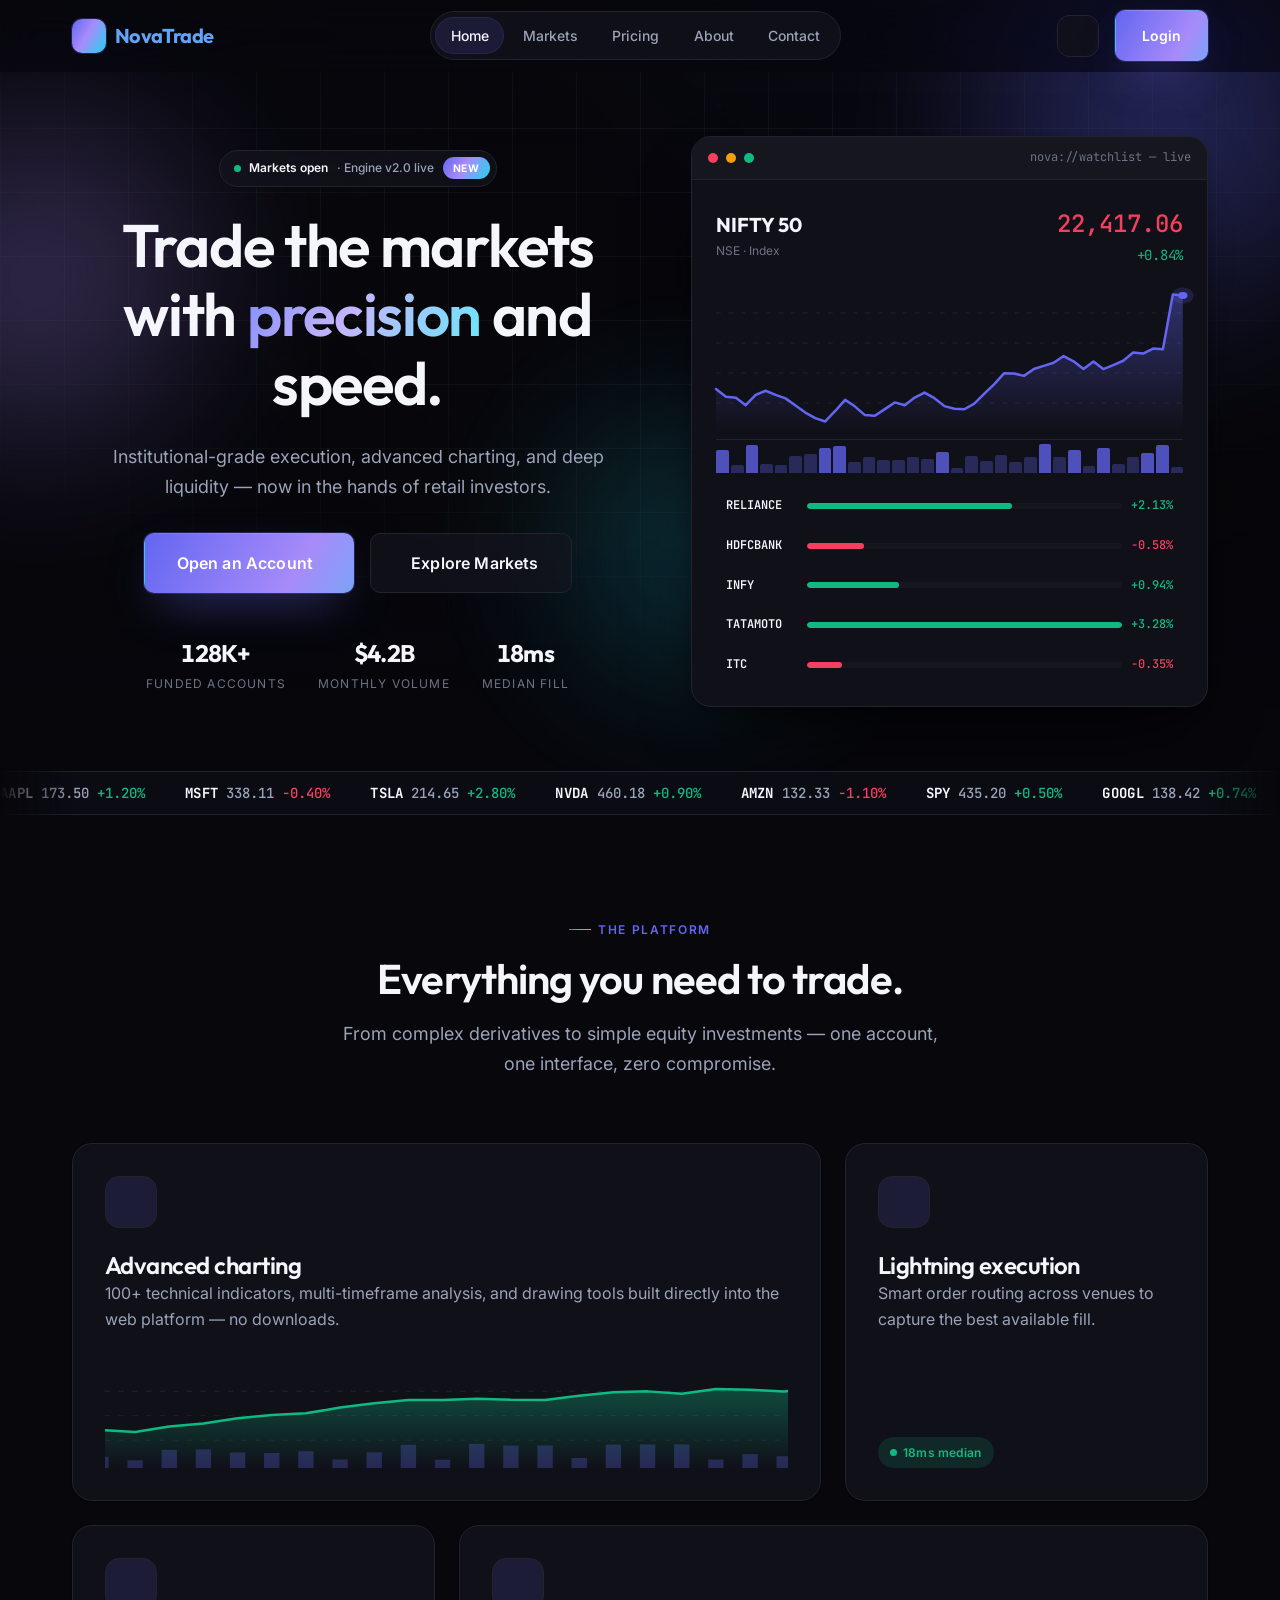
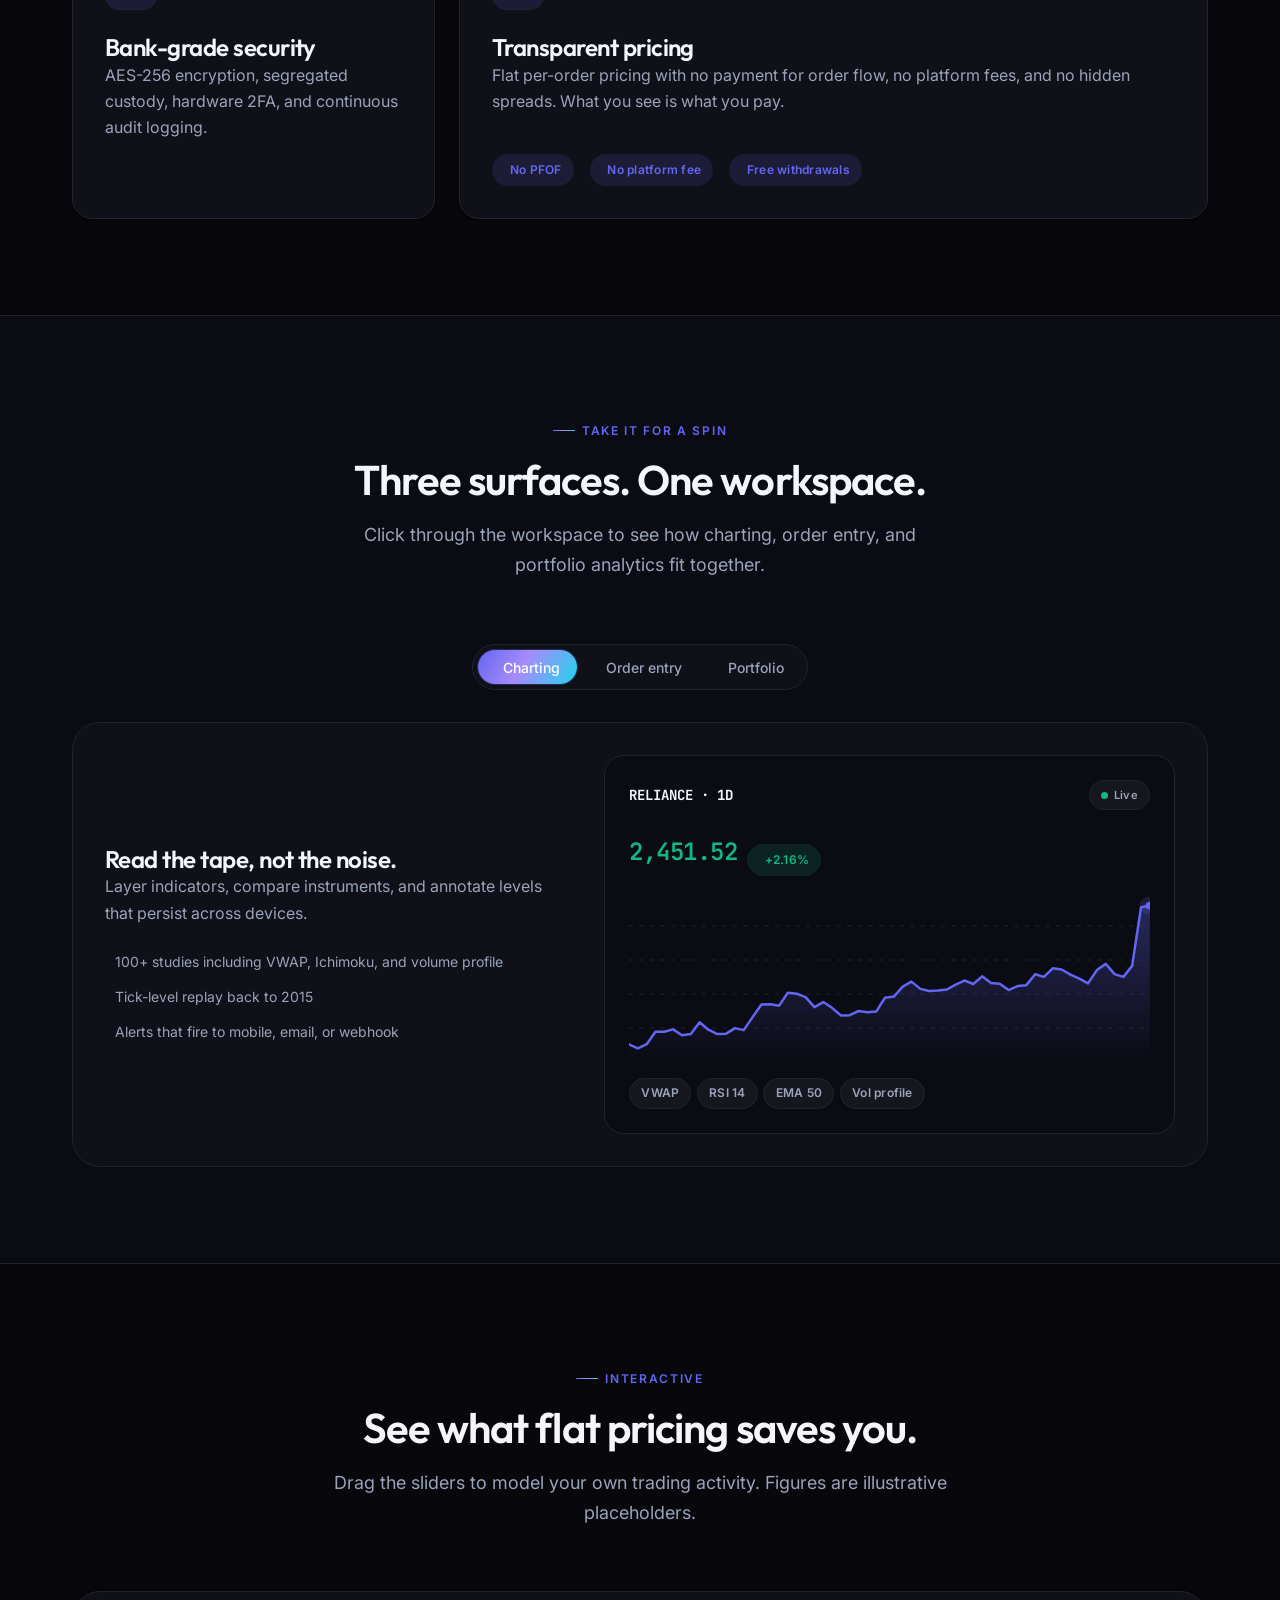
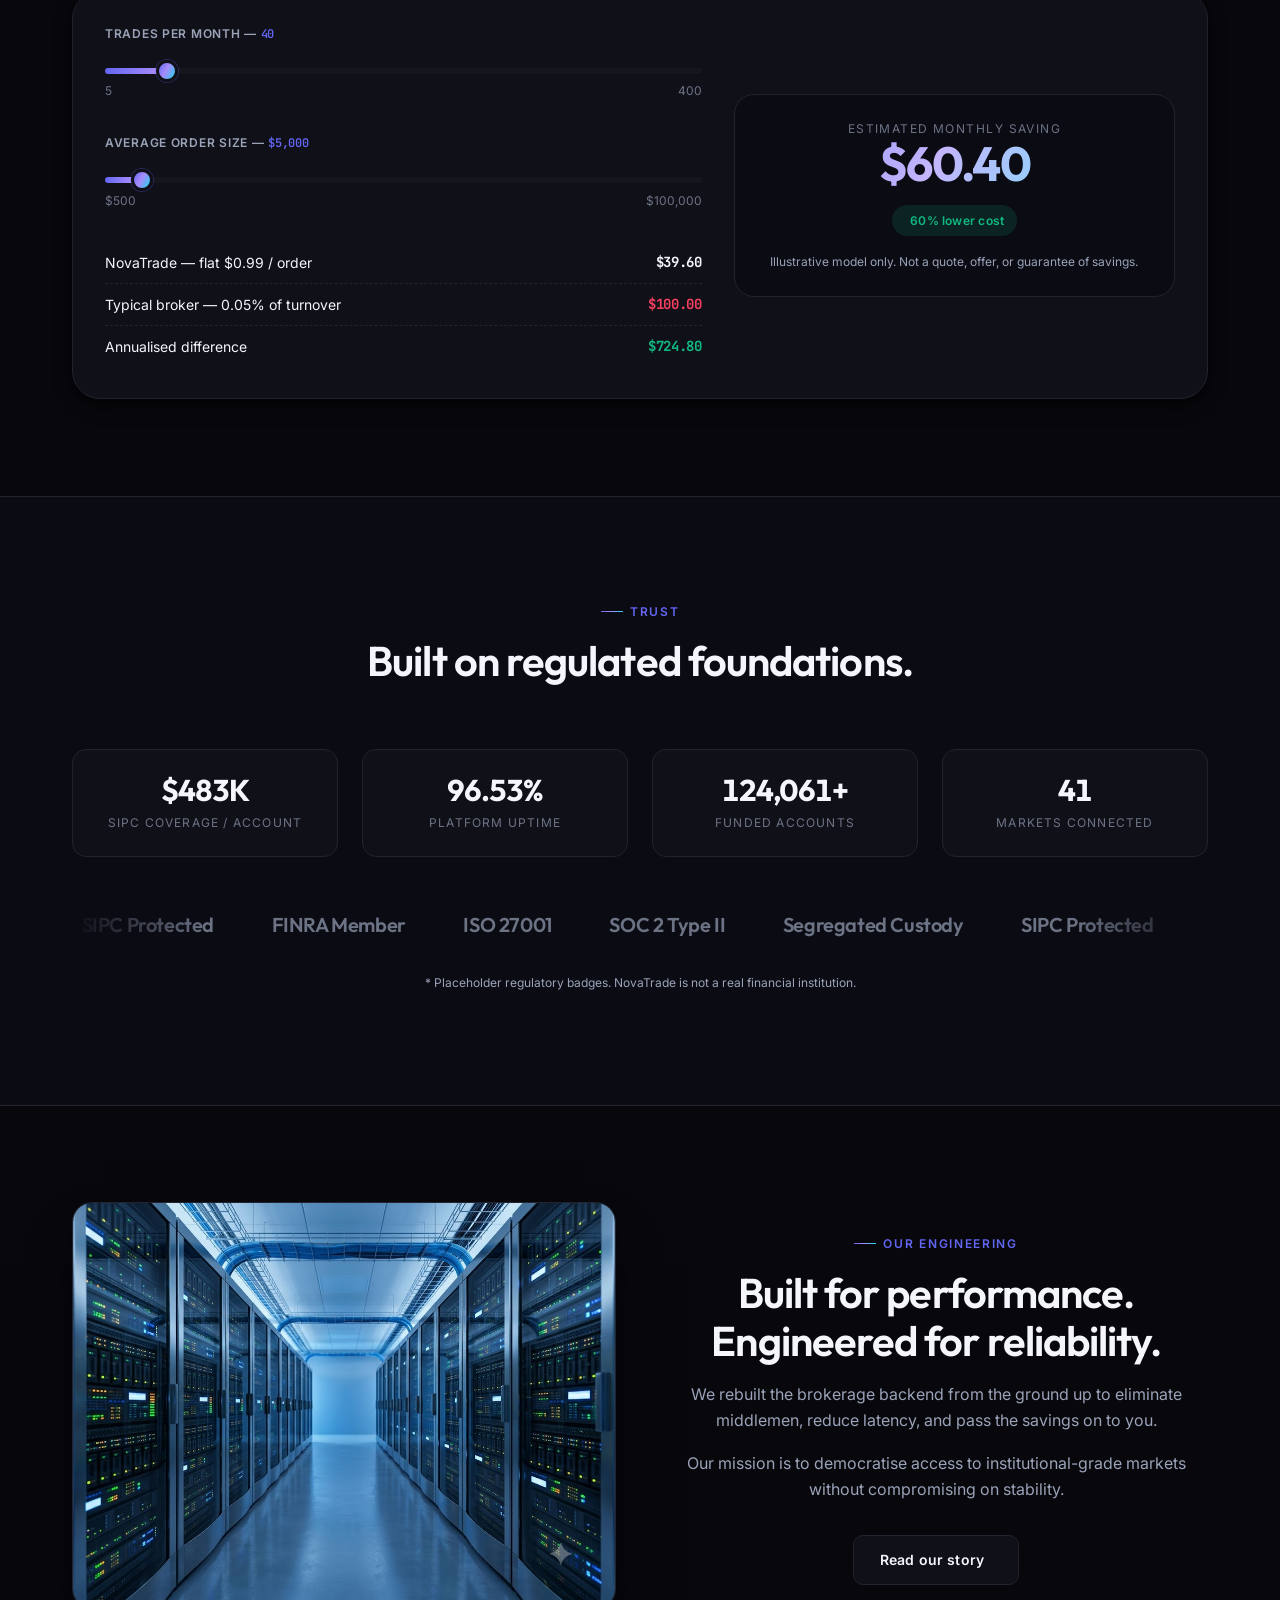
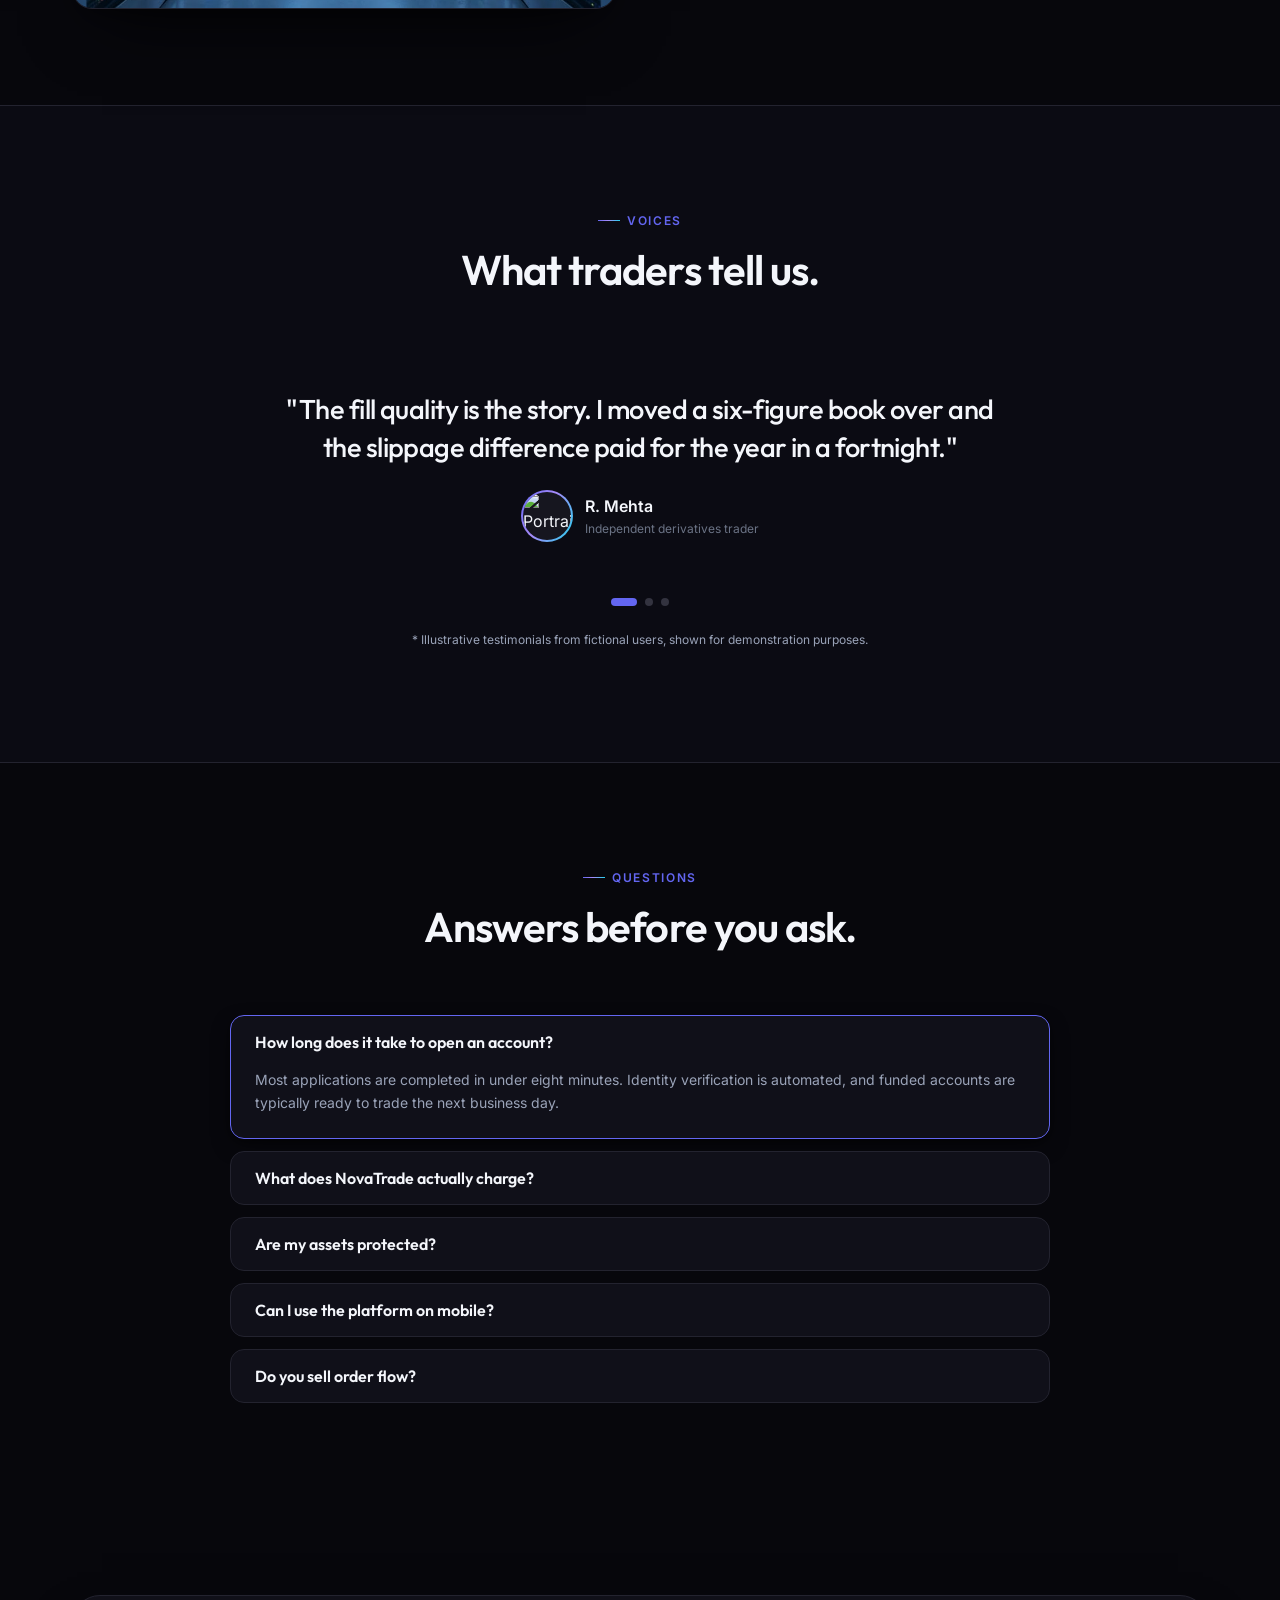
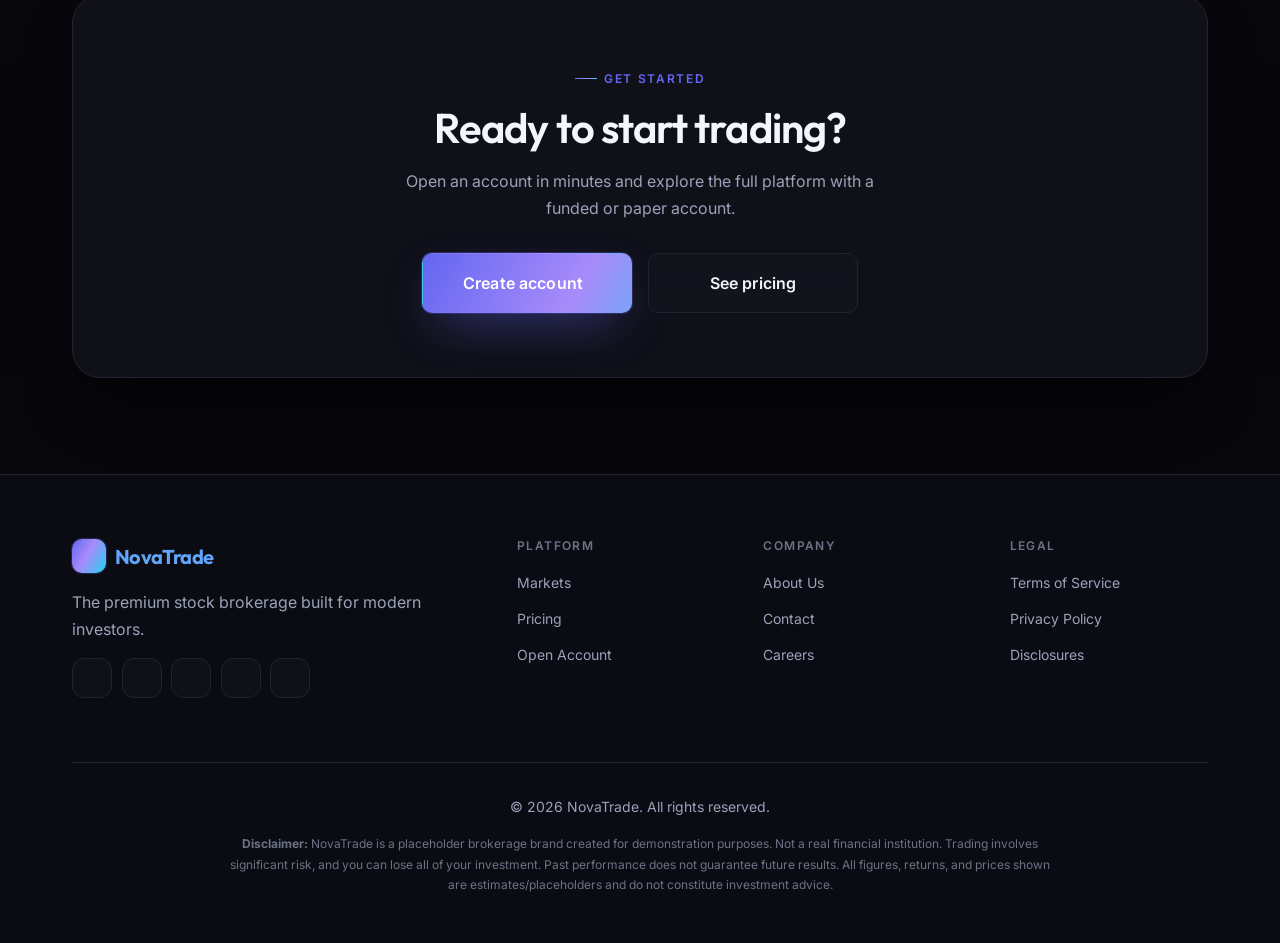
==== commit 24a96717: "1doc" ====
--- a/index.html
+++ b/index.html
@@ -401,6 +401,7 @@
     <main>
         <!-- ============ HERO ============ -->
         <section class="hero">
+            <div class="hero-photo" aria-hidden="true"></div>
             <div class="hero-aurora" aria-hidden="true"><span></span><span></span><span></span></div>
             <div class="hero-grid-bg" aria-hidden="true"></div>
 
@@ -529,10 +530,34 @@
                     <p>100+ technical indicators, multi-timeframe analysis, and drawing tools built directly into the
                         web platform — no downloads.</p>
                     <div class="mini-spark">
-                        <svg viewBox="0 0 400 70" preserveAspectRatio="none" aria-hidden="true">
-                            <path class="spark-path"
-                                d="M0,55 L40,48 L80,52 L120,32 L160,38 L200,22 L240,28 L280,14 L320,20 L360,8 L400,12"
-                                fill="none" stroke="var(--color-accent)" stroke-width="2" stroke-linecap="round"></path>
+                        <svg id="chartCard" viewBox="0 0 400 110" preserveAspectRatio="none" aria-hidden="true" style="overflow:hidden">
+                            <defs>
+                                <linearGradient id="chartCardFill" x1="0" y1="0" x2="0" y2="1">
+                                    <stop offset="0%" stop-color="var(--color-accent)" stop-opacity="0.35"></stop>
+                                    <stop offset="100%" stop-color="var(--color-accent)" stop-opacity="0"></stop>
+                                </linearGradient>
+                            </defs>
+                            <g stroke="var(--color-border)" stroke-width="1" stroke-dasharray="3 5">
+                                <line x1="0" y1="22" x2="400" y2="22"></line>
+                                <line x1="0" y1="50" x2="400" y2="50"></line>
+                                <line x1="0" y1="78" x2="400" y2="78"></line>
+                            </g>
+                            <!-- Volume bars -->
+                            <g id="chartCardVol" fill="var(--color-primary)" opacity="0.28">
+                                <rect x="6" y="94" width="10" height="16"></rect><rect x="38" y="90" width="10" height="20"></rect>
+                                <rect x="70" y="98" width="10" height="12"></rect><rect x="102" y="86" width="10" height="24"></rect>
+                                <rect x="134" y="92" width="10" height="18"></rect><rect x="166" y="82" width="10" height="28"></rect>
+                                <rect x="198" y="95" width="10" height="15"></rect><rect x="230" y="88" width="10" height="22"></rect>
+                                <rect x="262" y="84" width="10" height="26"></rect><rect x="294" y="93" width="10" height="17"></rect>
+                                <rect x="326" y="80" width="10" height="30"></rect><rect x="358" y="89" width="10" height="21"></rect>
+                                <rect x="386" y="85" width="10" height="25"></rect>
+                            </g>
+                            <path d="M0,70 L20,64 L40,67 L60,58 L80,62 L100,50 L120,54 L140,44 L160,48 L180,38 L200,42 L220,34 L240,40 L260,28 L280,32 L300,24 L320,28 L340,18 L360,22 L380,12 L400,14 L400,110 L0,110 Z"
+                                id="chartCardArea" fill="url(#chartCardFill)"></path>
+                            <path id="chartCardLine" class="spark-path"
+                                d="M0,70 L20,64 L40,67 L60,58 L80,62 L100,50 L120,54 L140,44 L160,48 L180,38 L200,42 L220,34 L240,40 L260,28 L280,32 L300,24 L320,28 L340,18 L360,22 L380,12 L400,14"
+                                fill="none" stroke="var(--color-accent)" stroke-width="2.5" stroke-linecap="round"
+                                stroke-linejoin="round" vector-effect="non-scaling-stroke"></path>
                         </svg>
                     </div>
                 </div>
--- a/assets/css/style.css
+++ b/assets/css/style.css
@@ -143,6 +143,9 @@
 }
 
 h1 { font-size: clamp(2.5rem, 5.2vw, 3.75rem); font-weight: 600; }
+@media (max-width: 640px) {
+    h1 { font-size: clamp(1.75rem, 7.5vw, 2.25rem); }
+}
 h2 { font-size: clamp(1.9rem, 3.4vw, 2.6rem); font-weight: 600; }
 h3 { font-size: var(--text-2xl); font-weight: 600; }
 h4 { font-size: var(--text-lg); font-weight: 600; letter-spacing: -0.01em; }
--- a/assets/css/components.css
+++ b/assets/css/components.css
@@ -66,7 +66,46 @@
     -webkit-mask-image: radial-gradient(70% 60% at 50% 30%, #000 30%, transparent 100%);
 }
 
+/* Unsplash photo backdrop, faded into the page background */
+.hero-photo {
+    position: absolute;
+    inset: 0;
+    z-index: 0;
+    pointer-events: none;
+    background:
+        linear-gradient(180deg, color-mix(in srgb, var(--color-bg) 55%, transparent) 0%, var(--color-bg) 100%),
+        linear-gradient(90deg, var(--color-bg) 0%, color-mix(in srgb, var(--color-bg) 40%, transparent) 60%, color-mix(in srgb, var(--color-bg) 70%, transparent) 100%),
+        url("https://images.unsplash.com/photo-1611974789855-9c2a0a7236a3?auto=format&fit=crop&w=1920&q=75") center / cover no-repeat;
+    opacity: 0.9;
+}
+[data-theme="light"] .hero-photo { opacity: 0.45; }
+
 .hero .container { position: relative; z-index: 1; }
+
+/* Back to top */
+.back-to-top {
+    position: fixed;
+    right: var(--space-3);
+    bottom: var(--space-3);
+    z-index: 900;
+    width: 46px;
+    height: 46px;
+    display: grid;
+    place-items: center;
+    border-radius: 50%;
+    border: 1px solid var(--color-border);
+    background: var(--color-primary);
+    color: #fff;
+    font-size: 1.25rem;
+    cursor: pointer;
+    box-shadow: var(--shadow-lg);
+    opacity: 0;
+    visibility: hidden;
+    transform: translateY(12px);
+    transition: opacity .25s ease, transform .25s ease, visibility .25s;
+}
+.back-to-top.show { opacity: 1; visibility: visible; transform: translateY(0); }
+.back-to-top:hover { transform: translateY(-3px); }
 
 .hero-layout {
     display: grid;
@@ -308,7 +347,7 @@
 }
 .bento .card.span-2 { grid-column: span 2; }
 
-.mini-spark { width: 100%; height: 70px; margin-top: auto; padding-top: var(--space-3); }
+.mini-spark { width: 100%; height: 120px; margin-top: auto; padding-top: var(--space-3); }
 .mini-spark svg { width: 100%; height: 100%; overflow: visible; }
 
 /* ============================================================
